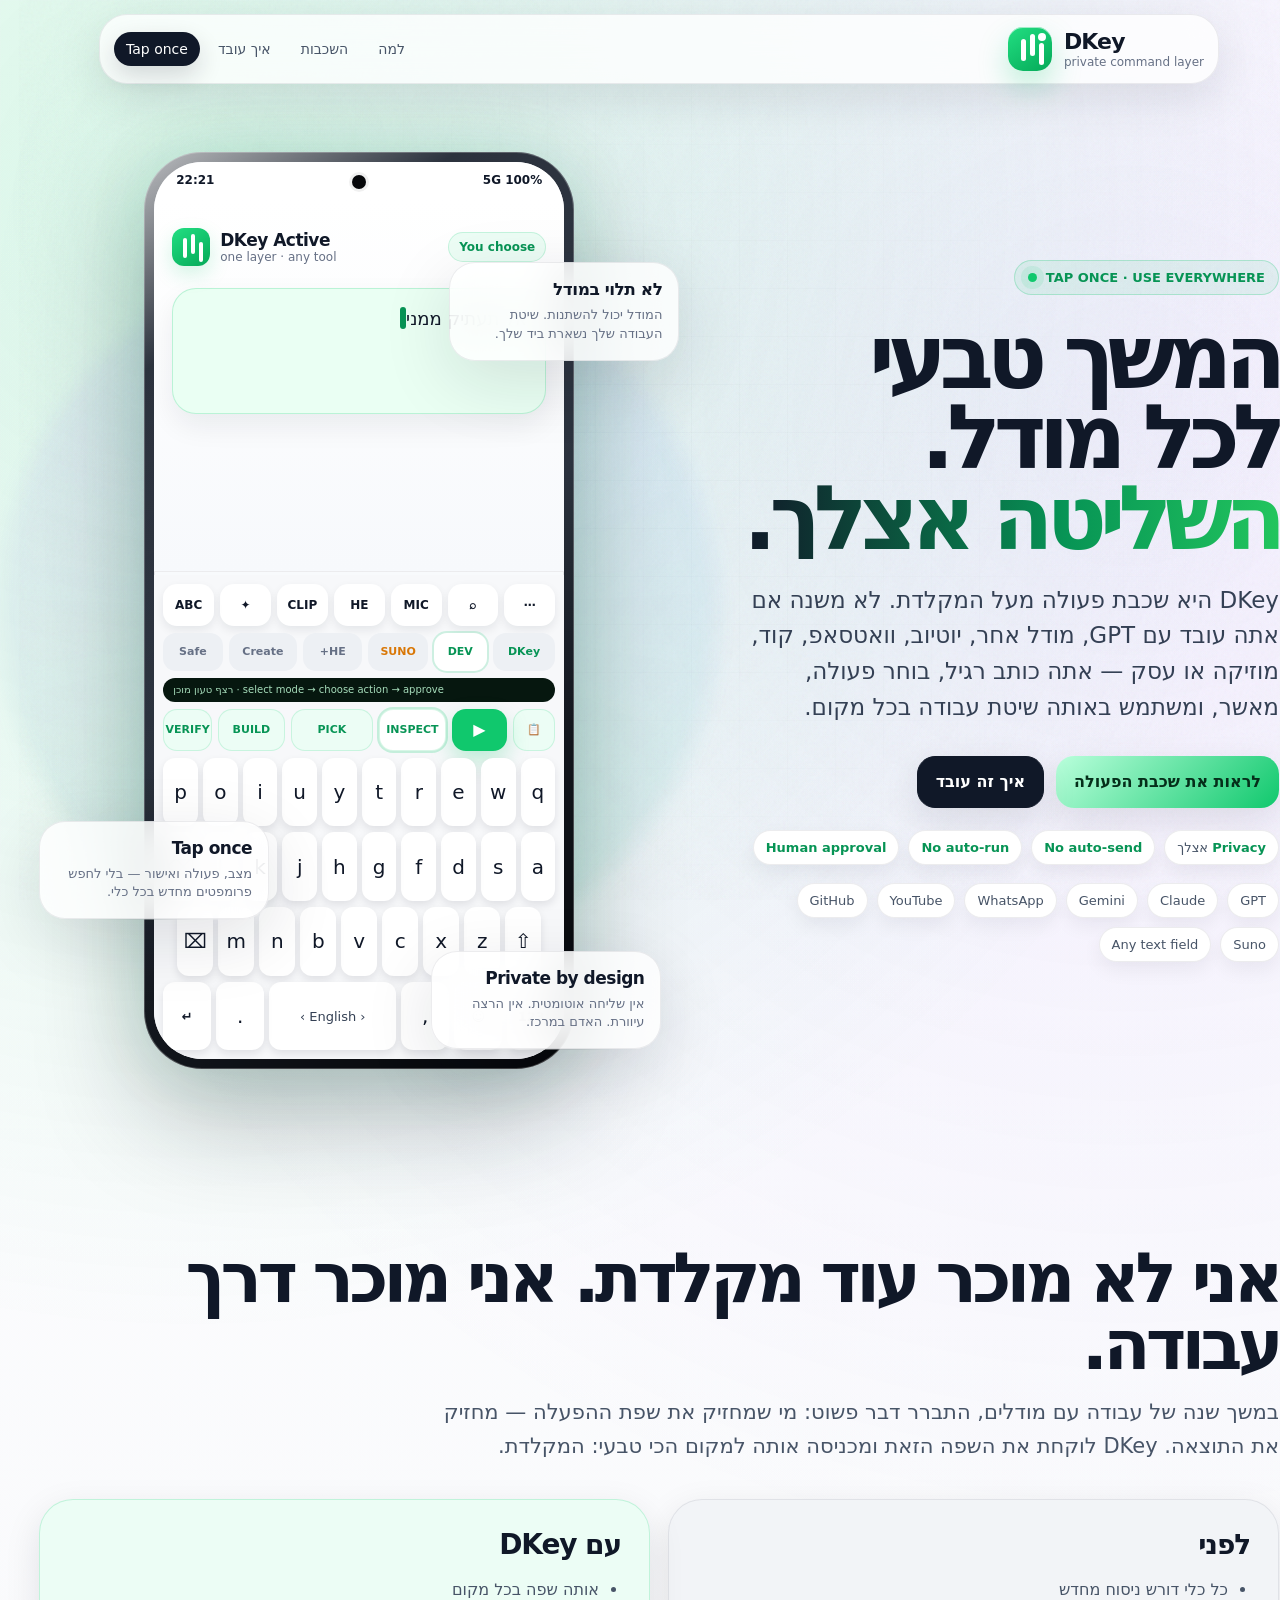
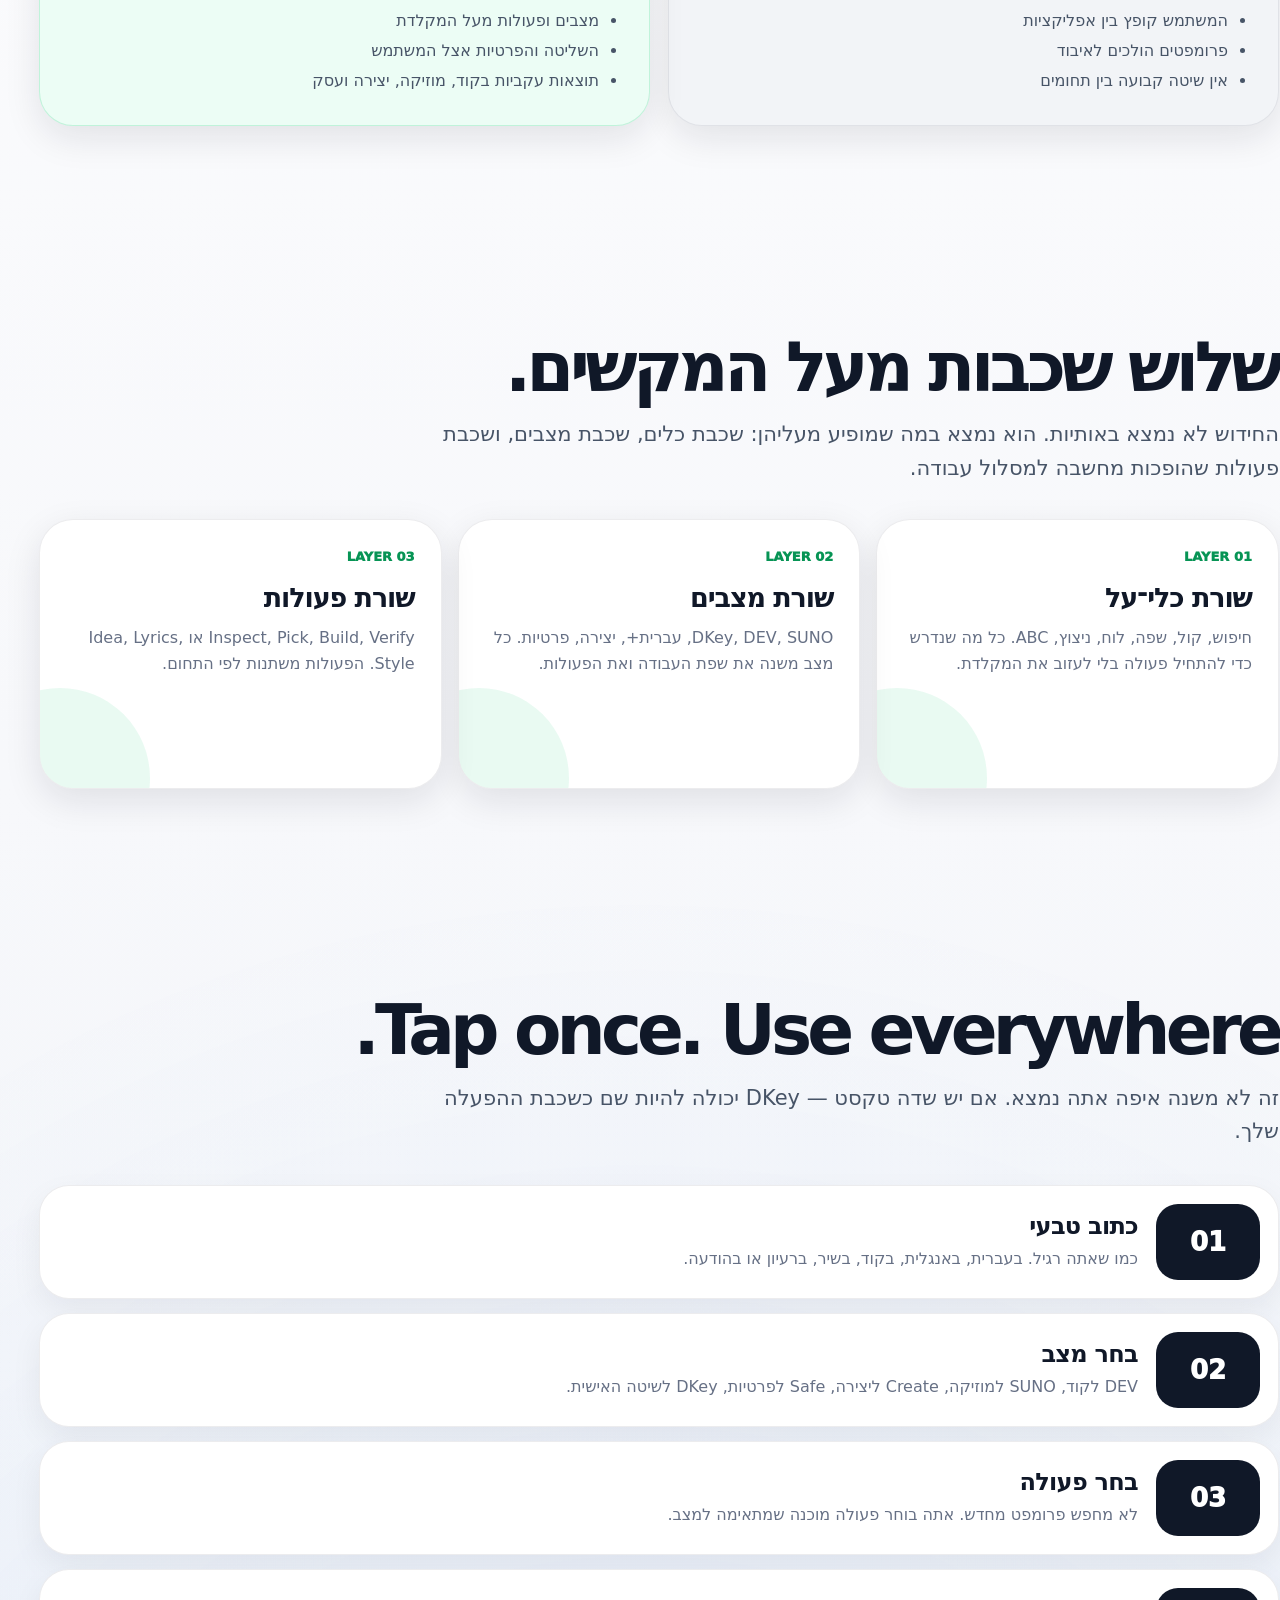
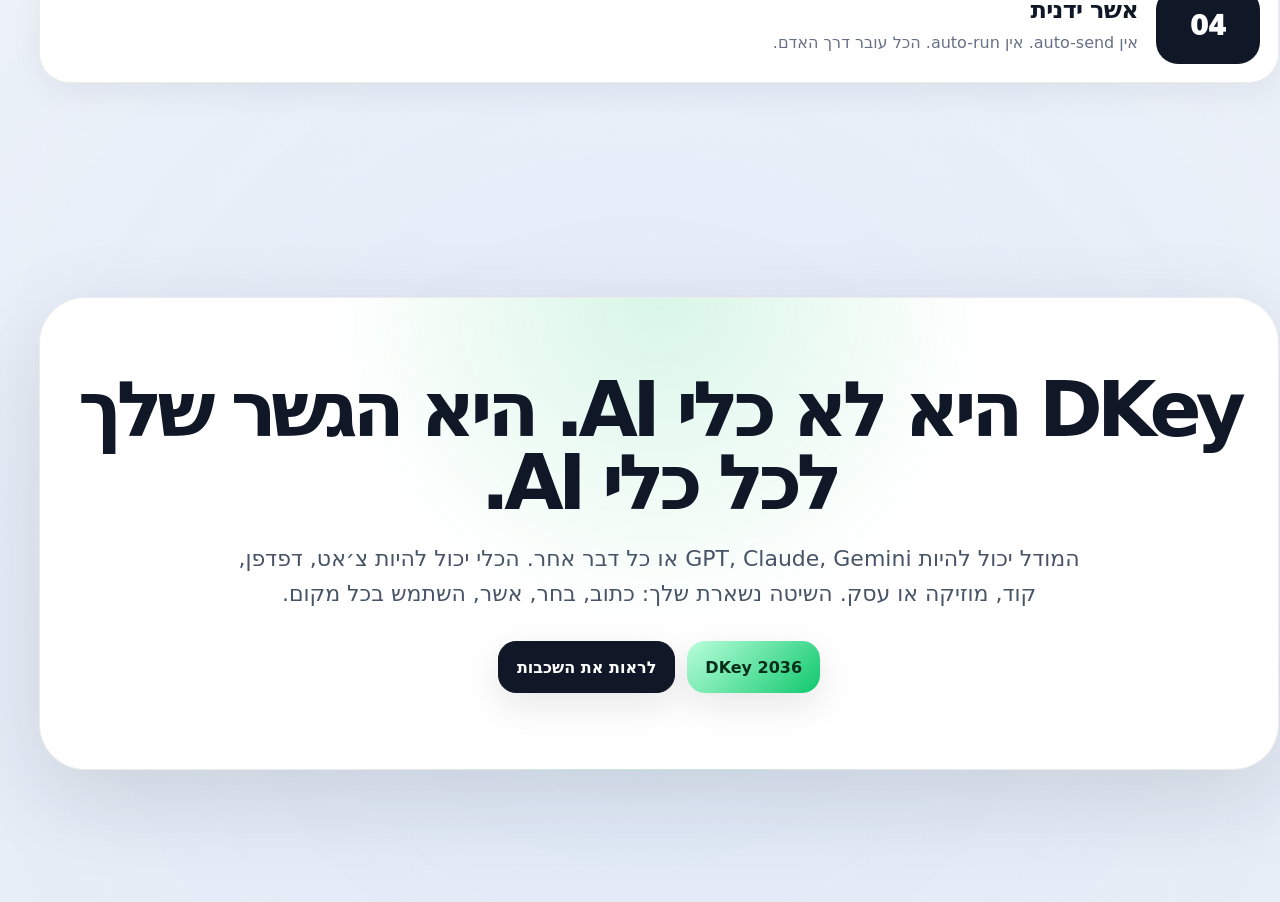
==== index.html @ fae16210 "feat(landing): bright product reality v0.2" ====
<!doctype html>
<html lang="he" dir="rtl">
<head>
<meta charset="utf-8" />
<meta name="viewport" content="width=device-width, initial-scale=1" />
<title>DKey — Tap once. Use everywhere.</title>
<meta name="description" content="DKey היא שכבת פעולה מעל המקלדת. המשך טבעי לכל מודל וכל כלי — השליטה אצלך, הפרטיות אצלך." />
<style>
:root{
  --bg:#f7f8fb;
  --paper:#ffffff;
  --ink:#101828;
  --muted:#667085;
  --soft:#eef2f6;
  --line:rgba(16,24,40,.10);
  --green:#10c86d;
  --green-dark:#079455;
  --green-soft:#e9fff3;
  --blue:#2377ff;
  --purple:#8b5cf6;
  --orange:#f59e0b;
  --shadow:0 28px 90px rgba(16,24,40,.13);
  --shadow-soft:0 12px 36px rgba(16,24,40,.10);
  --radius:32px;
  --font:system-ui,-apple-system,BlinkMacSystemFont,"Segoe UI",Arial,sans-serif;
}
*{box-sizing:border-box}
html{scroll-behavior:smooth}
body{
  margin:0;
  font-family:var(--font);
  color:var(--ink);
  background:
    radial-gradient(circle at 15% 5%, rgba(16,200,109,.16), transparent 28%),
    radial-gradient(circle at 88% 10%, rgba(139,92,246,.10), transparent 30%),
    radial-gradient(circle at 50% 92%, rgba(35,119,255,.08), transparent 34%),
    linear-gradient(180deg,#fff 0%,#f7f8fb 58%,#eef2f7 100%);
  overflow-x:hidden;
}
body:before{
  content:"";
  position:fixed;
  inset:0;
  pointer-events:none;
  background-image:
    linear-gradient(rgba(16,24,40,.035) 1px, transparent 1px),
    linear-gradient(90deg, rgba(16,24,40,.035) 1px, transparent 1px);
  background-size:48px 48px;
  mask-image:radial-gradient(circle at center,black 0%,transparent 80%);
  opacity:.55;
  z-index:-2;
}
.noise{
  position:fixed;
  inset:0;
  pointer-events:none;
  opacity:.08;
  mix-blend-mode:multiply;
  z-index:-1;
  background-image:url("data:image/svg+xml,%3Csvg viewBox='0 0 400 400' xmlns='http://www.w3.org/2000/svg'%3E%3Cfilter id='n'%3E%3CfeTurbulence type='fractalNoise' baseFrequency='.72' numOctaves='3' stitchTiles='stitch'/%3E%3C/filter%3E%3Crect width='400' height='400' filter='url(%23n)' opacity='.6'/%3E%3C/svg%3E");
}
a{color:inherit}
.shell{
  width:min(1240px,calc(100vw - 28px));
  margin:0 auto;
}
.nav{
  position:sticky;
  top:14px;
  z-index:30;
  margin:14px auto 0;
  width:min(1120px,calc(100vw - 28px));
  display:flex;
  align-items:center;
  justify-content:space-between;
  gap:14px;
  padding:12px 14px;
  border:1px solid rgba(16,24,40,.08);
  border-radius:28px;
  background:rgba(255,255,255,.78);
  backdrop-filter:blur(24px);
  box-shadow:0 14px 46px rgba(16,24,40,.10);
}
.brand{
  display:flex;
  align-items:center;
  gap:12px;
  direction:ltr;
}
.logo{
  width:44px;
  height:44px;
  border-radius:15px;
  background:linear-gradient(145deg,#22df82,#05a958);
  position:relative;
  box-shadow:0 14px 30px rgba(16,200,109,.26), inset 0 1px 0 rgba(255,255,255,.58);
}
.logo:before{
  content:"";
  position:absolute;
  left:13px;
  top:12px;
  width:5px;
  height:22px;
  border-radius:5px;
  background:#fff;
  box-shadow:9px -5px 0 #fff,18px 4px 0 #fff;
}
.logo:after{
  content:"";
  position:absolute;
  right:6px;
  top:6px;
  width:8px;
  height:8px;
  border-radius:50%;
  background:#fff;
}
.brand b{
  font-size:22px;
  letter-spacing:-.04em;
}
.brand span{
  display:block;
  font-size:12px;
  color:var(--muted);
  margin-top:1px;
}
.nav-links{
  display:flex;
  align-items:center;
  gap:6px;
}
.nav-links a{
  text-decoration:none;
  color:#475467;
  font-size:14px;
  padding:9px 12px;
  border-radius:999px;
}
.nav-links a:hover{
  background:#f2f4f7;
}
.nav-cta{
  background:#101828!important;
  color:white!important;
  box-shadow:0 10px 24px rgba(16,24,40,.16);
}
.hero{
  min-height:calc(100vh - 86px);
  display:grid;
  grid-template-columns:.92fr 1.08fr;
  align-items:center;
  gap:54px;
  padding:68px 0 72px;
}
.kicker{
  display:inline-flex;
  align-items:center;
  gap:9px;
  padding:9px 13px;
  border-radius:999px;
  border:1px solid rgba(16,200,109,.25);
  background:rgba(16,200,109,.08);
  color:var(--green-dark);
  font-weight:800;
  font-size:13px;
  direction:ltr;
}
.kicker:before{
  content:"";
  width:9px;
  height:9px;
  border-radius:50%;
  background:var(--green);
  box-shadow:0 0 0 7px rgba(16,200,109,.10);
}
.hero h1{
  margin:22px 0 0;
  font-size:clamp(54px,7vw,104px);
  line-height:.9;
  letter-spacing:-.085em;
}
.hero h1 .grad{
  display:inline-block;
  color:transparent;
  background:linear-gradient(90deg,#101828,#079455 60%,#22c55e);
  -webkit-background-clip:text;
  background-clip:text;
}
.hero p{
  margin:24px 0 0;
  max-width:650px;
  color:#344054;
  font-size:clamp(18px,1.8vw,25px);
  line-height:1.55;
}
.hero-actions{
  margin-top:30px;
  display:flex;
  flex-wrap:wrap;
  gap:12px;
}
.btn{
  display:inline-flex;
  align-items:center;
  justify-content:center;
  min-height:52px;
  padding:14px 18px;
  border-radius:18px;
  border:1px solid rgba(16,24,40,.10);
  text-decoration:none;
  font-weight:850;
  box-shadow:var(--shadow-soft);
  background:white;
}
.btn.primary{
  background:#101828;
  color:white;
  border-color:#101828;
}
.btn.green{
  background:linear-gradient(135deg,#baffdc,#10c86d);
  color:#052e1a;
  border:0;
}
.trust-row{
  margin-top:22px;
  display:flex;
  flex-wrap:wrap;
  gap:9px;
}
.trust{
  padding:9px 12px;
  border-radius:999px;
  background:white;
  border:1px solid rgba(16,24,40,.08);
  color:#475467;
  font-size:13px;
  box-shadow:0 8px 20px rgba(16,24,40,.06);
}
.trust b{color:#079455}
.visual{
  min-height:760px;
  position:relative;
  display:grid;
  place-items:center;
}
.halo{
  position:absolute;
  width:720px;
  height:720px;
  border-radius:50%;
  background:
    radial-gradient(circle at 50% 50%, rgba(16,200,109,.18), transparent 42%),
    conic-gradient(from 180deg, rgba(16,200,109,.18), rgba(139,92,246,.12), rgba(35,119,255,.10), rgba(16,200,109,.18));
  filter:blur(10px);
  opacity:.55;
  animation:slowSpin 22s linear infinite;
}
@keyframes slowSpin{to{transform:rotate(360deg)}}
.phone{
  width:min(430px,88vw);
  aspect-ratio:9/19.2;
  border-radius:58px;
  padding:10px;
  background:
    linear-gradient(145deg,rgba(255,255,255,.72),rgba(255,255,255,.06) 18%,rgba(0,0,0,.34) 72%),
    linear-gradient(145deg,#151b25,#303948 50%,#05070b);
  box-shadow:
    0 46px 110px rgba(16,24,40,.28),
    0 0 80px rgba(16,200,109,.13),
    inset 0 0 0 1px rgba(255,255,255,.24);
  position:relative;
  transform:translateZ(0);
  animation:floatPhone 7s ease-in-out infinite;
}
@keyframes floatPhone{
  0%,100%{transform:translateY(0)}
  50%{transform:translateY(-12px)}
}
.screen{
  position:relative;
  width:100%;
  height:100%;
  border-radius:48px;
  overflow:hidden;
  background:#f8fafc;
  box-shadow:inset 0 0 0 1px rgba(16,24,40,.08);
}
.camera{
  position:absolute;
  top:13px;
  left:50%;
  transform:translateX(-50%);
  z-index:10;
  width:14px;
  height:14px;
  border-radius:50%;
  background:#06070a;
  box-shadow:0 0 0 3px rgba(0,0,0,.06);
}
.status{
  height:38px;
  padding:11px 22px 0;
  display:flex;
  justify-content:space-between;
  direction:ltr;
  font-size:12px;
  color:#101828;
  font-weight:850;
  background:white;
}
.app{
  height:41.5%;
  background:linear-gradient(180deg,#fff,#f7f9fc);
  padding:28px 18px 0;
  border-bottom:1px solid rgba(16,24,40,.08);
}
.app-top{
  display:flex;
  align-items:center;
  justify-content:space-between;
  direction:ltr;
}
.app-id{
  display:flex;
  align-items:center;
  gap:10px;
}
.mini-logo{
  width:38px;
  height:38px;
  border-radius:12px;
  background:linear-gradient(145deg,#22df82,#05a958);
  position:relative;
  box-shadow:0 8px 20px rgba(16,200,109,.18);
}
.mini-logo:before{
  content:"";
  position:absolute;
  left:11px;
  top:10px;
  width:4px;
  height:20px;
  border-radius:5px;
  background:#fff;
  box-shadow:8px -4px 0 #fff,16px 4px 0 #fff;
}
.app-id b{
  display:block;
  color:#101828;
  font-size:17px;
  letter-spacing:-.03em;
}
.app-id span{
  display:block;
  color:#667085;
  font-size:12px;
}
.active{
  padding:7px 10px;
  border-radius:999px;
  background:#ecfdf5;
  color:#079455;
  border:1px solid rgba(16,200,109,.18);
  font-size:12px;
  font-weight:850;
}
.bubble{
  margin-top:22px;
  min-height:126px;
  border-radius:24px;
  background:#eafff3;
  border:1px solid rgba(16,200,109,.22);
  padding:18px;
  color:#101828;
  font-size:18px;
  line-height:1.38;
  box-shadow:0 12px 28px rgba(16,24,40,.07);
}
.cursor{
  display:inline-block;
  width:6px;
  height:22px;
  border-radius:3px;
  background:#079455;
  vertical-align:-4px;
  animation:blink .8s steps(2,start) infinite;
}
@keyframes blink{50%{opacity:0}}
.keyboard{
  position:absolute;
  left:0;
  right:0;
  bottom:0;
  height:54%;
  background:#f7f8fa;
  padding:9px;
  display:grid;
  grid-template-rows:42px 38px 24px 42px 1fr;
  gap:7px;
}
.icons,.modes,.actions{display:grid;gap:6px}
.icons{grid-template-columns:repeat(7,1fr)}
.modes{grid-template-columns:1fr .85fr .95fr .95fr 1.1fr .95fr}
.actions{grid-template-columns:.7fr .9fr 1.1fr 1.35fr 1.1fr .8fr}
.icon,.mode,.action,.key{
  min-width:0;
  overflow:hidden;
  white-space:nowrap;
  text-overflow:ellipsis;
}
.icon{
  border-radius:14px;
  background:white;
  color:#101828;
  display:grid;
  place-items:center;
  font-size:12px;
  font-weight:850;
  box-shadow:0 4px 10px rgba(16,24,40,.08);
}
.mode{
  border-radius:13px;
  background:#edf0f4;
  color:#667085;
  display:grid;
  place-items:center;
  font-size:11px;
  font-weight:900;
}
.mode.dkey{color:#079455}
.mode.on{
  background:white;
  color:#079455;
  box-shadow:0 0 0 2px rgba(16,200,109,.18);
}
.mode.sun{color:#d97706}
.intent-line{
  height:24px;
  border-radius:999px;
  background:#06170f;
  color:#bcf7d2;
  display:flex;
  align-items:center;
  justify-content:flex-start;
  padding:0 10px;
  direction:ltr;
  font-size:10px;
  overflow:hidden;
}
.intent-line span{
  opacity:.88;
  white-space:nowrap;
}
.action{
  border-radius:14px;
  background:#ecfdf5;
  color:#079455;
  display:grid;
  place-items:center;
  font-size:11px;
  font-weight:900;
  border:1px solid rgba(16,200,109,.16);
}
.action.play{
  background:#10c86d;
  color:white;
  font-size:16px;
  box-shadow:0 10px 22px rgba(16,200,109,.25);
}
.action.sel{
  background:white;
  color:#079455;
  box-shadow:0 0 0 2px rgba(16,200,109,.22);
}
.keys{
  display:grid;
  gap:6px;
}
.row{display:grid;gap:5px}
.r1,.r2{grid-template-columns:repeat(10,1fr)}
.r3{grid-template-columns:repeat(9,1fr);padding:0 14px}
.r4{grid-template-columns:48px 48px 48px 1fr 48px 48px}
.key{
  border-radius:12px;
  background:white;
  min-height:42px;
  display:grid;
  place-items:center;
  color:#101828;
  font-size:20px;
  box-shadow:0 4px 9px rgba(16,24,40,.10);
}
.key.small{font-size:13px;font-weight:850}
.key.space{font-size:13px;color:#344054}
.float{
  position:absolute;
  width:230px;
  border-radius:26px;
  padding:16px;
  background:rgba(255,255,255,.82);
  backdrop-filter:blur(22px);
  border:1px solid rgba(16,24,40,.08);
  box-shadow:0 20px 70px rgba(16,24,40,.12);
}
.float h3{
  margin:0 0 7px;
  font-size:17px;
  letter-spacing:-.03em;
}
.float p{
  margin:0;
  color:#667085;
  font-size:13px;
  line-height:1.45;
}
.f1{top:110px;right:0}
.f2{bottom:150px;left:0}
.f3{bottom:20px;right:18px}
.tool-strip{
  margin-top:18px;
  display:flex;
  flex-wrap:wrap;
  gap:9px;
}
.tool{
  padding:9px 12px;
  border-radius:999px;
  background:white;
  border:1px solid rgba(16,24,40,.08);
  color:#475467;
  font-size:13px;
  box-shadow:0 8px 20px rgba(16,24,40,.06);
}
.section{
  padding:104px 0;
}
.section h2{
  margin:0;
  font-size:clamp(40px,5.4vw,78px);
  line-height:.96;
  letter-spacing:-.07em;
}
.lead{
  margin:18px 0 0;
  max-width:840px;
  color:#475467;
  font-size:21px;
  line-height:1.6;
}
.cards{
  margin-top:34px;
  display:grid;
  grid-template-columns:repeat(3,1fr);
  gap:16px;
}
.card{
  min-height:270px;
  padding:26px;
  border-radius:34px;
  background:white;
  border:1px solid rgba(16,24,40,.08);
  box-shadow:var(--shadow-soft);
  position:relative;
  overflow:hidden;
}
.card:after{
  content:"";
  position:absolute;
  width:180px;
  height:180px;
  border-radius:50%;
  left:-70px;
  bottom:-80px;
  background:rgba(16,200,109,.09);
}
.card b{
  display:inline-flex;
  margin-bottom:18px;
  color:#079455;
  font-size:13px;
  font-weight:950;
  direction:ltr;
}
.card h3{
  margin:0 0 12px;
  font-size:27px;
  letter-spacing:-.04em;
}
.card p{
  margin:0;
  color:#667085;
  line-height:1.6;
}
.flow{
  display:grid;
  gap:14px;
  margin-top:36px;
}
.flow-step{
  display:grid;
  grid-template-columns:104px 1fr;
  gap:18px;
  align-items:center;
  padding:18px;
  border-radius:30px;
  background:white;
  border:1px solid rgba(16,24,40,.08);
  box-shadow:0 12px 32px rgba(16,24,40,.06);
}
.num{
  height:76px;
  border-radius:22px;
  background:#101828;
  color:white;
  display:grid;
  place-items:center;
  font-weight:950;
  font-size:26px;
  direction:ltr;
}
.flow-step h3{
  margin:0 0 7px;
  font-size:24px;
  letter-spacing:-.03em;
}
.flow-step p{
  margin:0;
  color:#667085;
  line-height:1.55;
}
.compare{
  display:grid;
  grid-template-columns:1fr 1fr;
  gap:18px;
  margin-top:36px;
}
.compare-box{
  padding:28px;
  border-radius:34px;
  border:1px solid rgba(16,24,40,.08);
  box-shadow:var(--shadow-soft);
}
.compare-box.old{
  background:#f2f4f7;
}
.compare-box.new{
  background:#ecfdf5;
  border-color:rgba(16,200,109,.20);
}
.compare-box h3{
  margin:0 0 14px;
  font-size:28px;
  letter-spacing:-.04em;
}
.compare-box ul{
  margin:0;
  padding:0 22px 0 0;
  color:#475467;
  line-height:1.9;
}
.final{
  padding:110px 0 132px;
  text-align:center;
}
.final-box{
  border-radius:46px;
  padding:76px 34px;
  background:
    radial-gradient(circle at 50% 0%, rgba(16,200,109,.16), transparent 42%),
    white;
  border:1px solid rgba(16,24,40,.08);
  box-shadow:var(--shadow);
}
.final h2{
  margin:0;
  font-size:clamp(44px,6vw,88px);
  line-height:.95;
  letter-spacing:-.075em;
}
.final p{
  margin:22px auto 0;
  max-width:850px;
  color:#475467;
  font-size:22px;
  line-height:1.58;
}
.reveal{
  opacity:0;
  transform:translateY(26px);
  transition:opacity .8s ease, transform .8s ease;
}
.reveal.on{
  opacity:1;
  transform:translateY(0);
}
@media(max-width:1020px){
  .hero{grid-template-columns:1fr;gap:22px;padding-top:52px}
  .visual{min-height:700px}
  .float{display:none}
  .cards{grid-template-columns:1fr}
  .compare{grid-template-columns:1fr}
}
@media(max-width:640px){
  .nav-links a:not(.nav-cta){display:none}
  .shell{width:min(100vw - 18px,1240px)}
  .hero h1{font-size:54px}
  .hero p{font-size:17px}
  .visual{min-height:610px}
  .phone{width:min(365px,94vw);animation:none}
  .halo{width:500px;height:500px}
  .section{padding:72px 0}
  .flow-step{grid-template-columns:1fr}
  .nav{top:8px}
}
@media(prefers-reduced-motion:reduce){
  .phone,.halo,.cursor{animation:none}
  html{scroll-behavior:auto}
}
</style>
</head>
<body>
<div class="noise"></div>

<header class="nav">
  <div class="brand">
    <div class="logo"></div>
    <div>
      <b>DKey</b>
      <span>private command layer</span>
    </div>
  </div>
  <nav class="nav-links">
    <a href="#why">למה</a>
    <a href="#layers">השכבות</a>
    <a href="#flow">איך עובד</a>
    <a class="nav-cta" href="#final">Tap once</a>
  </nav>
</header>

<main class="shell">
  <section class="hero">
    <div class="reveal">
      <div class="kicker">TAP ONCE · USE EVERYWHERE</div>
      <h1>המשך טבעי לכל מודל. <span class="grad">השליטה אצלך.</span></h1>
      <p>
        DKey היא שכבת פעולה מעל המקלדת.  
        לא משנה אם אתה עובד עם GPT, מודל אחר, יוטיוב, וואטסאפ, קוד, מוזיקה או עסק —
        אתה כותב רגיל, בוחר פעולה, מאשר, ומשתמש באותה שיטת עבודה בכל מקום.
      </p>

      <div class="hero-actions">
        <a class="btn green" href="#layers">לראות את שכבת הפעולה</a>
        <a class="btn primary" href="#flow">איך זה עובד</a>
      </div>

      <div class="trust-row">
        <div class="trust"><b>Privacy</b> אצלך</div>
        <div class="trust"><b>No auto-send</b></div>
        <div class="trust"><b>No auto-run</b></div>
        <div class="trust"><b>Human approval</b></div>
      </div>

      <div class="tool-strip">
        <div class="tool">GPT</div>
        <div class="tool">Claude</div>
        <div class="tool">Gemini</div>
        <div class="tool">WhatsApp</div>
        <div class="tool">YouTube</div>
        <div class="tool">GitHub</div>
        <div class="tool">Suno</div>
        <div class="tool">Any text field</div>
      </div>
    </div>

    <div class="visual reveal">
      <div class="halo"></div>

      <div class="phone" aria-label="DKey product mockup">
        <div class="screen">
          <div class="camera"></div>
          <div class="status"><span>22:21</span><span>5G 100%</span></div>

          <div class="app">
            <div class="app-top">
              <div class="app-id">
                <div class="mini-logo"></div>
                <div>
                  <b>DKey Active</b>
                  <span>one layer · any tool</span>
                </div>
              </div>
              <div class="active">You choose</div>
            </div>

            <div class="bubble">
              <span id="typed"></span><span class="cursor"></span>
            </div>
          </div>

          <div class="keyboard">
            <div class="icons">
              <div class="icon">⋯</div>
              <div class="icon">⌕</div>
              <div class="icon">MIC</div>
              <div class="icon">HE</div>
              <div class="icon">CLIP</div>
              <div class="icon">✦</div>
              <div class="icon">ABC</div>
            </div>

            <div class="modes">
              <div class="mode dkey">DKey</div>
              <div class="mode on">DEV</div>
              <div class="mode sun">SUNO</div>
              <div class="mode">HE+</div>
              <div class="mode">Create</div>
              <div class="mode">Safe</div>
            </div>

            <div class="intent-line"><span>רצף טעון מוכן · select mode → choose action → approve</span></div>

            <div class="actions">
              <div class="action">📋</div>
              <div class="action play">▶</div>
              <div class="action sel">INSPECT</div>
              <div class="action">PICK</div>
              <div class="action">BUILD</div>
              <div class="action">VERIFY</div>
            </div>

            <div class="keys">
              <div class="row r1"><div class="key">q</div><div class="key">w</div><div class="key">e</div><div class="key">r</div><div class="key">t</div><div class="key">y</div><div class="key">u</div><div class="key">i</div><div class="key">o</div><div class="key">p</div></div>
              <div class="row r2"><div class="key">a</div><div class="key">s</div><div class="key">d</div><div class="key">f</div><div class="key">g</div><div class="key">h</div><div class="key">j</div><div class="key">k</div><div class="key">l</div><div class="key">⌫</div></div>
              <div class="row r3"><div class="key">⇧</div><div class="key">z</div><div class="key">x</div><div class="key">c</div><div class="key">v</div><div class="key">b</div><div class="key">n</div><div class="key">m</div><div class="key">⌧</div></div>
              <div class="row r4"><div class="key small">123</div><div class="key small">☺</div><div class="key">,</div><div class="key space">‹ English ›</div><div class="key">.</div><div class="key small">↵</div></div>
            </div>
          </div>
        </div>
      </div>

      <div class="float f1"><h3>לא תלוי במודל</h3><p>המודל יכול להשתנות. שיטת העבודה שלך נשארת ביד שלך.</p></div>
      <div class="float f2"><h3>Tap once</h3><p>מצב, פעולה ואישור — בלי לחפש פרומפטים מחדש בכל כלי.</p></div>
      <div class="float f3"><h3>Private by design</h3><p>אין שליחה אוטומטית. אין הרצה עיוורת. האדם במרכז.</p></div>
    </div>
  </section>

  <section class="section reveal" id="why">
    <h2>אני לא מוכר עוד מקלדת. אני מוכר דרך עבודה.</h2>
    <p class="lead">
      במשך שנה של עבודה עם מודלים, התברר דבר פשוט:
      מי שמחזיק את שפת ההפעלה — מחזיק את התוצאה.
      DKey לוקחת את השפה הזאת ומכניסה אותה למקום הכי טבעי: המקלדת.
    </p>

    <div class="compare">
      <div class="compare-box old">
        <h3>לפני</h3>
        <ul>
          <li>כל כלי דורש ניסוח מחדש</li>
          <li>המשתמש קופץ בין אפליקציות</li>
          <li>פרומפטים הולכים לאיבוד</li>
          <li>אין שיטה קבועה בין תחומים</li>
        </ul>
      </div>
      <div class="compare-box new">
        <h3>עם DKey</h3>
        <ul>
          <li>אותה שפה בכל מקום</li>
          <li>מצבים ופעולות מעל המקלדת</li>
          <li>השליטה והפרטיות אצל המשתמש</li>
          <li>תוצאות עקביות בקוד, מוזיקה, יצירה ועסק</li>
        </ul>
      </div>
    </div>
  </section>

  <section class="section reveal" id="layers">
    <h2>שלוש שכבות מעל המקשים.</h2>
    <p class="lead">
      החידוש לא נמצא באותיות. הוא נמצא במה שמופיע מעליהן:
      שכבת כלים, שכבת מצבים, ושכבת פעולות שהופכות מחשבה למסלול עבודה.
    </p>

    <div class="cards">
      <div class="card">
        <b>LAYER 01</b>
        <h3>שורת כלי־על</h3>
        <p>חיפוש, קול, שפה, לוח, ניצוץ, ABC. כל מה שנדרש כדי להתחיל פעולה בלי לעזוב את המקלדת.</p>
      </div>
      <div class="card">
        <b>LAYER 02</b>
        <h3>שורת מצבים</h3>
        <p>DKey, DEV, SUNO, עברית+, יצירה, פרטיות. כל מצב משנה את שפת העבודה ואת הפעולות.</p>
      </div>
      <div class="card">
        <b>LAYER 03</b>
        <h3>שורת פעולות</h3>
        <p>Inspect, Pick, Build, Verify או Idea, Lyrics, Style. הפעולות משתנות לפי התחום.</p>
      </div>
    </div>
  </section>

  <section class="section reveal" id="flow">
    <h2>Tap once. Use everywhere.</h2>
    <p class="lead">
      זה לא משנה איפה אתה נמצא. אם יש שדה טקסט — DKey יכולה להיות שם כשכבת ההפעלה שלך.
    </p>

    <div class="flow">
      <div class="flow-step">
        <div class="num">01</div>
        <div><h3>כתוב טבעי</h3><p>כמו שאתה רגיל. בעברית, באנגלית, בקוד, בשיר, ברעיון או בהודעה.</p></div>
      </div>
      <div class="flow-step">
        <div class="num">02</div>
        <div><h3>בחר מצב</h3><p>DEV לקוד, SUNO למוזיקה, Create ליצירה, Safe לפרטיות, DKey לשיטה האישית.</p></div>
      </div>
      <div class="flow-step">
        <div class="num">03</div>
        <div><h3>בחר פעולה</h3><p>לא מחפש פרומפט מחדש. אתה בוחר פעולה מוכנה שמתאימה למצב.</p></div>
      </div>
      <div class="flow-step">
        <div class="num">04</div>
        <div><h3>אשר ידנית</h3><p>אין auto-send. אין auto-run. הכל עובר דרך האדם.</p></div>
      </div>
    </div>
  </section>

  <section class="final reveal" id="final">
    <div class="final-box">
      <h2>DKey היא לא כלי AI. היא הגשר שלך לכל כלי AI.</h2>
      <p>
        המודל יכול להיות GPT, Claude, Gemini או כל דבר אחר.
        הכלי יכול להיות צ׳אט, דפדפן, קוד, מוזיקה או עסק.
        השיטה נשארת שלך: כתוב, בחר, אשר, השתמש בכל מקום.
      </p>
      <div class="hero-actions" style="justify-content:center">
        <a class="btn green" href="#top">DKey 2036</a>
        <a class="btn primary" href="#layers">לראות את השכבות</a>
      </div>
    </div>
  </section>
</main>

<script>
const typed = document.getElementById("typed");
const phrases = [
  "אל תעתיק ממני. תבין אותי ותעשה מותאם אליי.",
  "Inspect → Pick → Build → Verify.",
  "רעיון לשיר. סגנון. מילים. בלי לשלוח לפני אישור.",
  "השליטה אצלי. הפרטיות אצלי."
];
let pi=0, ci=0, del=false, last=0;

function typeLoop(t){
  const s=phrases[pi];
  if(t-last>(del?22:46)){
    if(!del){
      ci++;
      if(ci>=s.length){del=true;last=t+1150;}
    }else{
      ci--;
      if(ci<=0){del=false;pi=(pi+1)%phrases.length;last=t+240;}
    }
    typed.textContent=s.slice(0,ci);
    last=t;
  }
  requestAnimationFrame(typeLoop);
}
requestAnimationFrame(typeLoop);

const io = new IntersectionObserver((entries)=>{
  entries.forEach(e=>{
    if(e.isIntersecting)e.target.classList.add("on");
  });
},{threshold:.14});
document.querySelectorAll(".reveal").forEach(el=>io.observe(el));
</script>
</body>
</html>
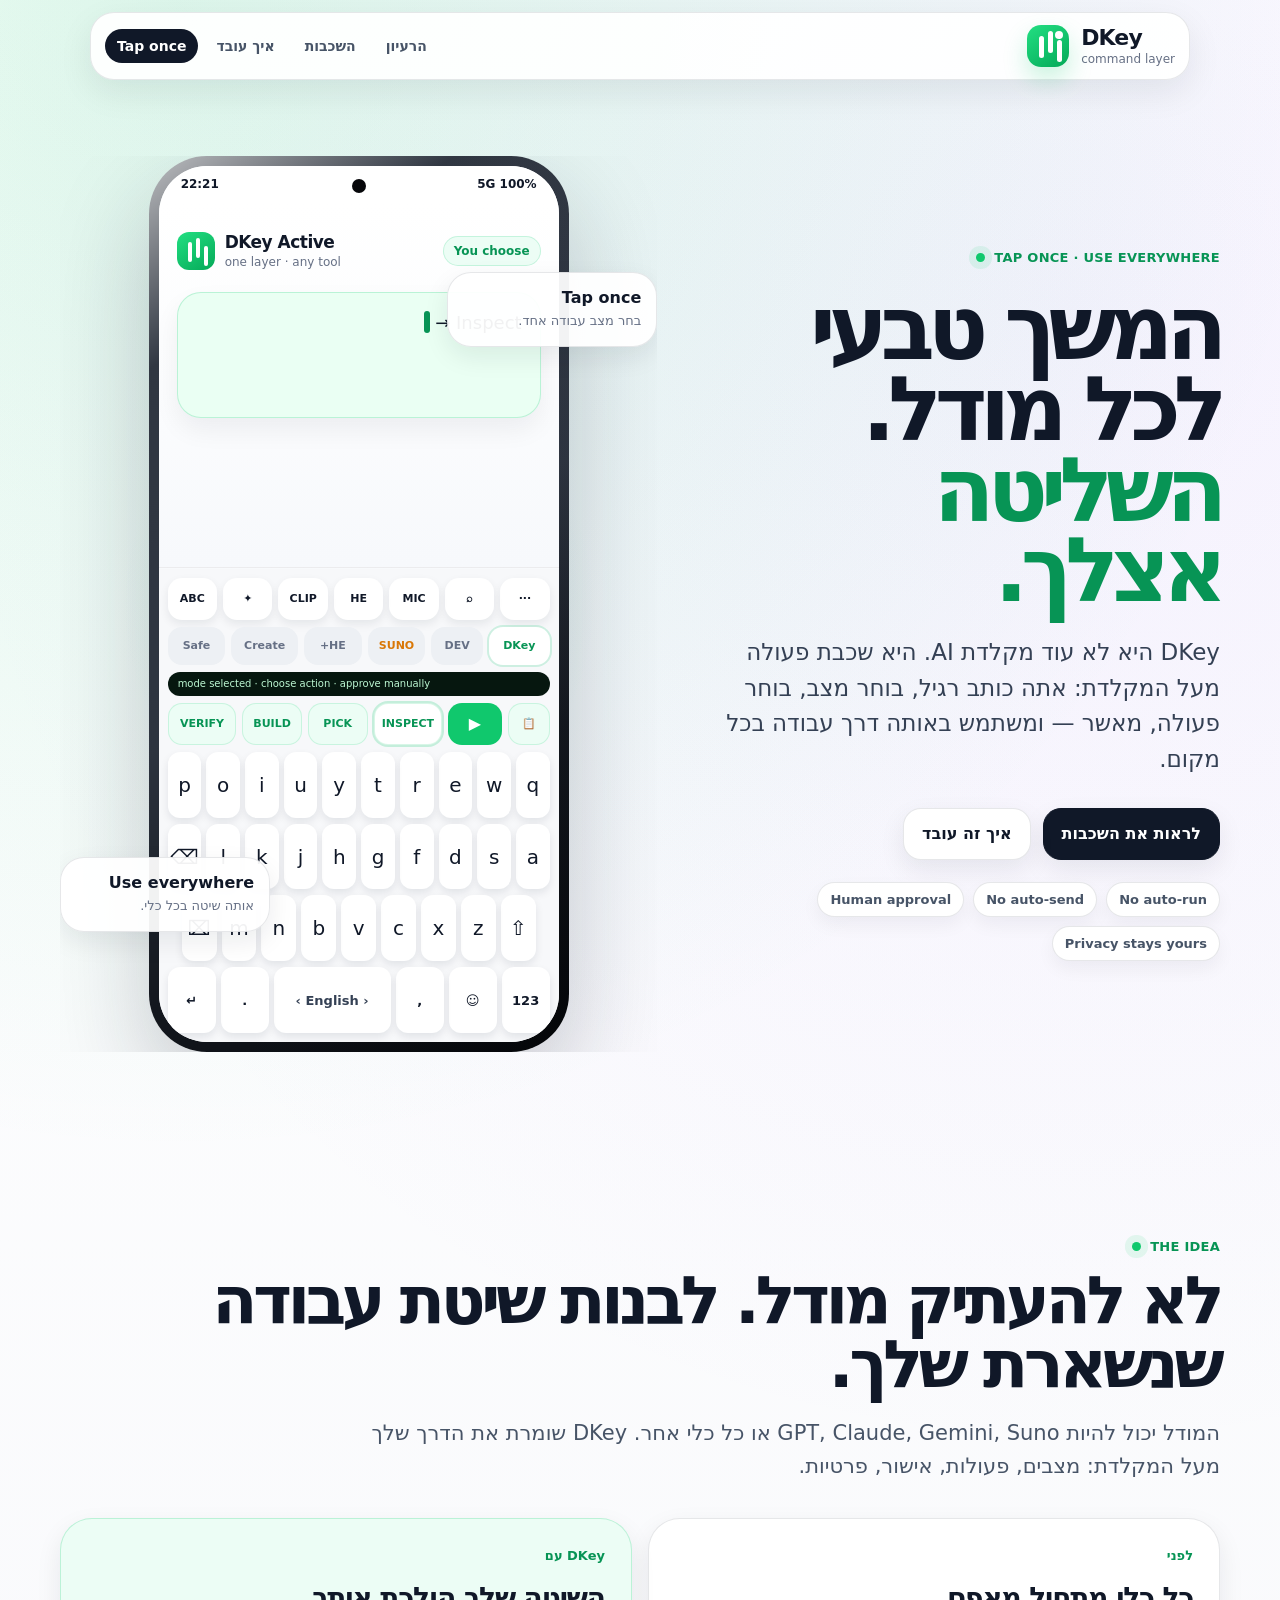
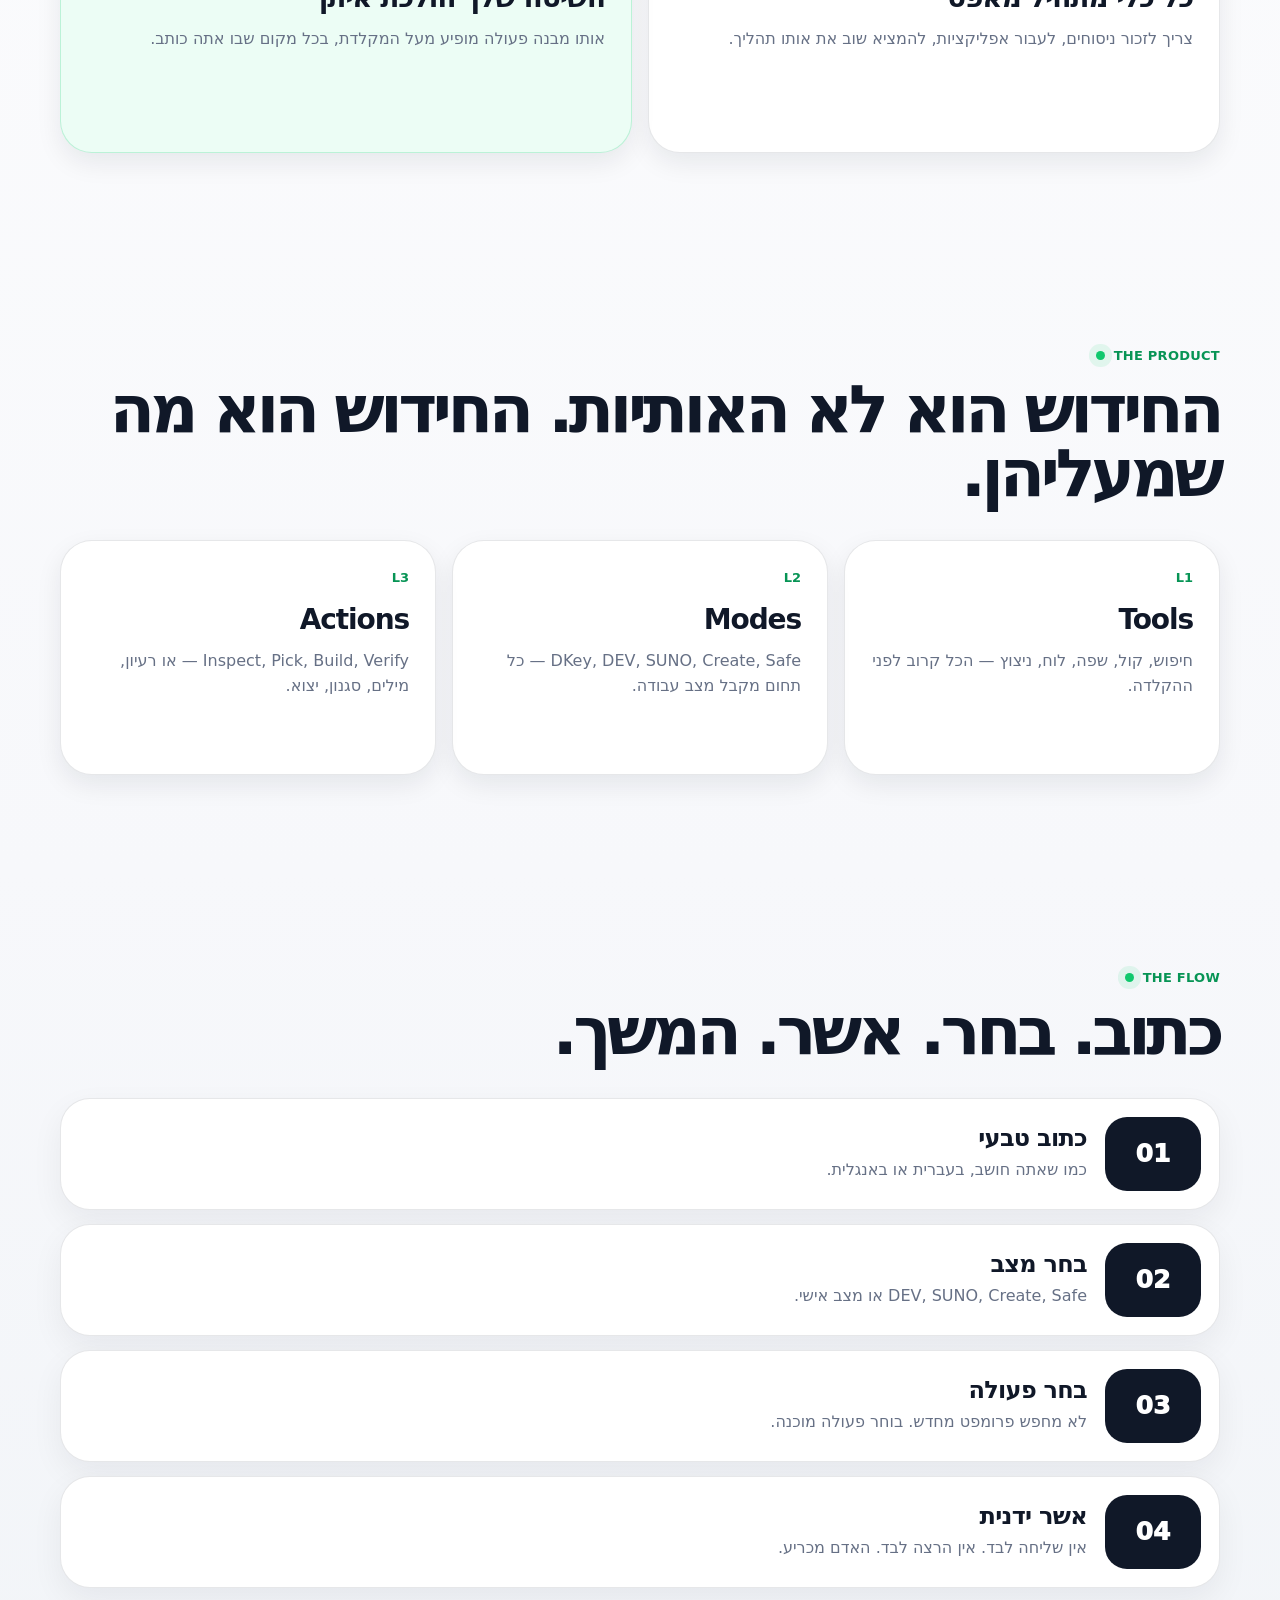
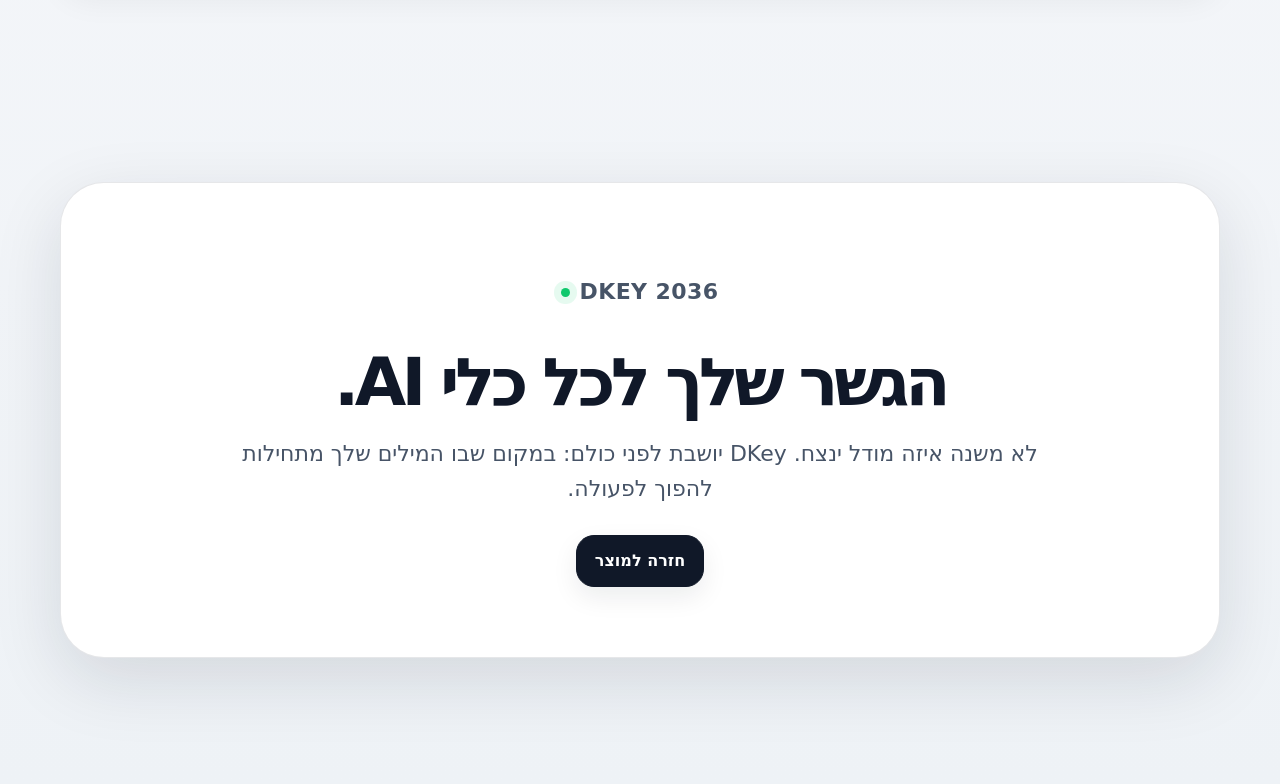
==== commit e8f72752: "refactor(landing): stable bright product page v0.3" ====
--- a/index.html
+++ b/index.html
@@ -1,983 +1,206 @@
 <!doctype html>
 <html lang="he" dir="rtl">
 <head>
-<meta charset="utf-8" />
-<meta name="viewport" content="width=device-width, initial-scale=1" />
-<title>DKey — Tap once. Use everywhere.</title>
-<meta name="description" content="DKey היא שכבת פעולה מעל המקלדת. המשך טבעי לכל מודל וכל כלי — השליטה אצלך, הפרטיות אצלך." />
-<style>
-:root{
-  --bg:#f7f8fb;
-  --paper:#ffffff;
-  --ink:#101828;
-  --muted:#667085;
-  --soft:#eef2f6;
-  --line:rgba(16,24,40,.10);
-  --green:#10c86d;
-  --green-dark:#079455;
-  --green-soft:#e9fff3;
-  --blue:#2377ff;
-  --purple:#8b5cf6;
-  --orange:#f59e0b;
-  --shadow:0 28px 90px rgba(16,24,40,.13);
-  --shadow-soft:0 12px 36px rgba(16,24,40,.10);
-  --radius:32px;
-  --font:system-ui,-apple-system,BlinkMacSystemFont,"Segoe UI",Arial,sans-serif;
-}
-*{box-sizing:border-box}
-html{scroll-behavior:smooth}
-body{
-  margin:0;
-  font-family:var(--font);
-  color:var(--ink);
-  background:
-    radial-gradient(circle at 15% 5%, rgba(16,200,109,.16), transparent 28%),
-    radial-gradient(circle at 88% 10%, rgba(139,92,246,.10), transparent 30%),
-    radial-gradient(circle at 50% 92%, rgba(35,119,255,.08), transparent 34%),
-    linear-gradient(180deg,#fff 0%,#f7f8fb 58%,#eef2f7 100%);
-  overflow-x:hidden;
-}
-body:before{
-  content:"";
-  position:fixed;
-  inset:0;
-  pointer-events:none;
-  background-image:
-    linear-gradient(rgba(16,24,40,.035) 1px, transparent 1px),
-    linear-gradient(90deg, rgba(16,24,40,.035) 1px, transparent 1px);
-  background-size:48px 48px;
-  mask-image:radial-gradient(circle at center,black 0%,transparent 80%);
-  opacity:.55;
-  z-index:-2;
-}
-.noise{
-  position:fixed;
-  inset:0;
-  pointer-events:none;
-  opacity:.08;
-  mix-blend-mode:multiply;
-  z-index:-1;
-  background-image:url("data:image/svg+xml,%3Csvg viewBox='0 0 400 400' xmlns='http://www.w3.org/2000/svg'%3E%3Cfilter id='n'%3E%3CfeTurbulence type='fractalNoise' baseFrequency='.72' numOctaves='3' stitchTiles='stitch'/%3E%3C/filter%3E%3Crect width='400' height='400' filter='url(%23n)' opacity='.6'/%3E%3C/svg%3E");
-}
-a{color:inherit}
-.shell{
-  width:min(1240px,calc(100vw - 28px));
-  margin:0 auto;
-}
-.nav{
-  position:sticky;
-  top:14px;
-  z-index:30;
-  margin:14px auto 0;
-  width:min(1120px,calc(100vw - 28px));
-  display:flex;
-  align-items:center;
-  justify-content:space-between;
-  gap:14px;
-  padding:12px 14px;
-  border:1px solid rgba(16,24,40,.08);
-  border-radius:28px;
-  background:rgba(255,255,255,.78);
-  backdrop-filter:blur(24px);
-  box-shadow:0 14px 46px rgba(16,24,40,.10);
-}
-.brand{
-  display:flex;
-  align-items:center;
-  gap:12px;
-  direction:ltr;
-}
-.logo{
-  width:44px;
-  height:44px;
-  border-radius:15px;
-  background:linear-gradient(145deg,#22df82,#05a958);
-  position:relative;
-  box-shadow:0 14px 30px rgba(16,200,109,.26), inset 0 1px 0 rgba(255,255,255,.58);
-}
-.logo:before{
-  content:"";
-  position:absolute;
-  left:13px;
-  top:12px;
-  width:5px;
-  height:22px;
-  border-radius:5px;
-  background:#fff;
-  box-shadow:9px -5px 0 #fff,18px 4px 0 #fff;
-}
-.logo:after{
-  content:"";
-  position:absolute;
-  right:6px;
-  top:6px;
-  width:8px;
-  height:8px;
-  border-radius:50%;
-  background:#fff;
-}
-.brand b{
-  font-size:22px;
-  letter-spacing:-.04em;
-}
-.brand span{
-  display:block;
-  font-size:12px;
-  color:var(--muted);
-  margin-top:1px;
-}
-.nav-links{
-  display:flex;
-  align-items:center;
-  gap:6px;
-}
-.nav-links a{
-  text-decoration:none;
-  color:#475467;
-  font-size:14px;
-  padding:9px 12px;
-  border-radius:999px;
-}
-.nav-links a:hover{
-  background:#f2f4f7;
-}
-.nav-cta{
-  background:#101828!important;
-  color:white!important;
-  box-shadow:0 10px 24px rgba(16,24,40,.16);
-}
-.hero{
-  min-height:calc(100vh - 86px);
-  display:grid;
-  grid-template-columns:.92fr 1.08fr;
-  align-items:center;
-  gap:54px;
-  padding:68px 0 72px;
-}
-.kicker{
-  display:inline-flex;
-  align-items:center;
-  gap:9px;
-  padding:9px 13px;
-  border-radius:999px;
-  border:1px solid rgba(16,200,109,.25);
-  background:rgba(16,200,109,.08);
-  color:var(--green-dark);
-  font-weight:800;
-  font-size:13px;
-  direction:ltr;
-}
-.kicker:before{
-  content:"";
-  width:9px;
-  height:9px;
-  border-radius:50%;
-  background:var(--green);
-  box-shadow:0 0 0 7px rgba(16,200,109,.10);
-}
-.hero h1{
-  margin:22px 0 0;
-  font-size:clamp(54px,7vw,104px);
-  line-height:.9;
-  letter-spacing:-.085em;
-}
-.hero h1 .grad{
-  display:inline-block;
-  color:transparent;
-  background:linear-gradient(90deg,#101828,#079455 60%,#22c55e);
-  -webkit-background-clip:text;
-  background-clip:text;
-}
-.hero p{
-  margin:24px 0 0;
-  max-width:650px;
-  color:#344054;
-  font-size:clamp(18px,1.8vw,25px);
-  line-height:1.55;
-}
-.hero-actions{
-  margin-top:30px;
-  display:flex;
-  flex-wrap:wrap;
-  gap:12px;
-}
-.btn{
-  display:inline-flex;
-  align-items:center;
-  justify-content:center;
-  min-height:52px;
-  padding:14px 18px;
-  border-radius:18px;
-  border:1px solid rgba(16,24,40,.10);
-  text-decoration:none;
-  font-weight:850;
-  box-shadow:var(--shadow-soft);
-  background:white;
-}
-.btn.primary{
-  background:#101828;
-  color:white;
-  border-color:#101828;
-}
-.btn.green{
-  background:linear-gradient(135deg,#baffdc,#10c86d);
-  color:#052e1a;
-  border:0;
-}
-.trust-row{
-  margin-top:22px;
-  display:flex;
-  flex-wrap:wrap;
-  gap:9px;
-}
-.trust{
-  padding:9px 12px;
-  border-radius:999px;
-  background:white;
-  border:1px solid rgba(16,24,40,.08);
-  color:#475467;
-  font-size:13px;
-  box-shadow:0 8px 20px rgba(16,24,40,.06);
-}
-.trust b{color:#079455}
-.visual{
-  min-height:760px;
-  position:relative;
-  display:grid;
-  place-items:center;
-}
-.halo{
-  position:absolute;
-  width:720px;
-  height:720px;
-  border-radius:50%;
-  background:
-    radial-gradient(circle at 50% 50%, rgba(16,200,109,.18), transparent 42%),
-    conic-gradient(from 180deg, rgba(16,200,109,.18), rgba(139,92,246,.12), rgba(35,119,255,.10), rgba(16,200,109,.18));
-  filter:blur(10px);
-  opacity:.55;
-  animation:slowSpin 22s linear infinite;
-}
-@keyframes slowSpin{to{transform:rotate(360deg)}}
-.phone{
-  width:min(430px,88vw);
-  aspect-ratio:9/19.2;
-  border-radius:58px;
-  padding:10px;
-  background:
-    linear-gradient(145deg,rgba(255,255,255,.72),rgba(255,255,255,.06) 18%,rgba(0,0,0,.34) 72%),
-    linear-gradient(145deg,#151b25,#303948 50%,#05070b);
-  box-shadow:
-    0 46px 110px rgba(16,24,40,.28),
-    0 0 80px rgba(16,200,109,.13),
-    inset 0 0 0 1px rgba(255,255,255,.24);
-  position:relative;
-  transform:translateZ(0);
-  animation:floatPhone 7s ease-in-out infinite;
-}
-@keyframes floatPhone{
-  0%,100%{transform:translateY(0)}
-  50%{transform:translateY(-12px)}
-}
-.screen{
-  position:relative;
-  width:100%;
-  height:100%;
-  border-radius:48px;
-  overflow:hidden;
-  background:#f8fafc;
-  box-shadow:inset 0 0 0 1px rgba(16,24,40,.08);
-}
-.camera{
-  position:absolute;
-  top:13px;
-  left:50%;
-  transform:translateX(-50%);
-  z-index:10;
-  width:14px;
-  height:14px;
-  border-radius:50%;
-  background:#06070a;
-  box-shadow:0 0 0 3px rgba(0,0,0,.06);
-}
-.status{
-  height:38px;
-  padding:11px 22px 0;
-  display:flex;
-  justify-content:space-between;
-  direction:ltr;
-  font-size:12px;
-  color:#101828;
-  font-weight:850;
-  background:white;
-}
-.app{
-  height:41.5%;
-  background:linear-gradient(180deg,#fff,#f7f9fc);
-  padding:28px 18px 0;
-  border-bottom:1px solid rgba(16,24,40,.08);
-}
-.app-top{
-  display:flex;
-  align-items:center;
-  justify-content:space-between;
-  direction:ltr;
-}
-.app-id{
-  display:flex;
-  align-items:center;
-  gap:10px;
-}
-.mini-logo{
-  width:38px;
-  height:38px;
-  border-radius:12px;
-  background:linear-gradient(145deg,#22df82,#05a958);
-  position:relative;
-  box-shadow:0 8px 20px rgba(16,200,109,.18);
-}
-.mini-logo:before{
-  content:"";
-  position:absolute;
-  left:11px;
-  top:10px;
-  width:4px;
-  height:20px;
-  border-radius:5px;
-  background:#fff;
-  box-shadow:8px -4px 0 #fff,16px 4px 0 #fff;
-}
-.app-id b{
-  display:block;
-  color:#101828;
-  font-size:17px;
-  letter-spacing:-.03em;
-}
-.app-id span{
-  display:block;
-  color:#667085;
-  font-size:12px;
-}
-.active{
-  padding:7px 10px;
-  border-radius:999px;
-  background:#ecfdf5;
-  color:#079455;
-  border:1px solid rgba(16,200,109,.18);
-  font-size:12px;
-  font-weight:850;
-}
-.bubble{
-  margin-top:22px;
-  min-height:126px;
-  border-radius:24px;
-  background:#eafff3;
-  border:1px solid rgba(16,200,109,.22);
-  padding:18px;
-  color:#101828;
-  font-size:18px;
-  line-height:1.38;
-  box-shadow:0 12px 28px rgba(16,24,40,.07);
-}
-.cursor{
-  display:inline-block;
-  width:6px;
-  height:22px;
-  border-radius:3px;
-  background:#079455;
-  vertical-align:-4px;
-  animation:blink .8s steps(2,start) infinite;
-}
-@keyframes blink{50%{opacity:0}}
-.keyboard{
-  position:absolute;
-  left:0;
-  right:0;
-  bottom:0;
-  height:54%;
-  background:#f7f8fa;
-  padding:9px;
-  display:grid;
-  grid-template-rows:42px 38px 24px 42px 1fr;
-  gap:7px;
-}
-.icons,.modes,.actions{display:grid;gap:6px}
-.icons{grid-template-columns:repeat(7,1fr)}
-.modes{grid-template-columns:1fr .85fr .95fr .95fr 1.1fr .95fr}
-.actions{grid-template-columns:.7fr .9fr 1.1fr 1.35fr 1.1fr .8fr}
-.icon,.mode,.action,.key{
-  min-width:0;
-  overflow:hidden;
-  white-space:nowrap;
-  text-overflow:ellipsis;
-}
-.icon{
-  border-radius:14px;
-  background:white;
-  color:#101828;
-  display:grid;
-  place-items:center;
-  font-size:12px;
-  font-weight:850;
-  box-shadow:0 4px 10px rgba(16,24,40,.08);
-}
-.mode{
-  border-radius:13px;
-  background:#edf0f4;
-  color:#667085;
-  display:grid;
-  place-items:center;
-  font-size:11px;
-  font-weight:900;
-}
-.mode.dkey{color:#079455}
-.mode.on{
-  background:white;
-  color:#079455;
-  box-shadow:0 0 0 2px rgba(16,200,109,.18);
-}
-.mode.sun{color:#d97706}
-.intent-line{
-  height:24px;
-  border-radius:999px;
-  background:#06170f;
-  color:#bcf7d2;
-  display:flex;
-  align-items:center;
-  justify-content:flex-start;
-  padding:0 10px;
-  direction:ltr;
-  font-size:10px;
-  overflow:hidden;
-}
-.intent-line span{
-  opacity:.88;
-  white-space:nowrap;
-}
-.action{
-  border-radius:14px;
-  background:#ecfdf5;
-  color:#079455;
-  display:grid;
-  place-items:center;
-  font-size:11px;
-  font-weight:900;
-  border:1px solid rgba(16,200,109,.16);
-}
-.action.play{
-  background:#10c86d;
-  color:white;
-  font-size:16px;
-  box-shadow:0 10px 22px rgba(16,200,109,.25);
-}
-.action.sel{
-  background:white;
-  color:#079455;
-  box-shadow:0 0 0 2px rgba(16,200,109,.22);
-}
-.keys{
-  display:grid;
-  gap:6px;
-}
-.row{display:grid;gap:5px}
-.r1,.r2{grid-template-columns:repeat(10,1fr)}
-.r3{grid-template-columns:repeat(9,1fr);padding:0 14px}
-.r4{grid-template-columns:48px 48px 48px 1fr 48px 48px}
-.key{
-  border-radius:12px;
-  background:white;
-  min-height:42px;
-  display:grid;
-  place-items:center;
-  color:#101828;
-  font-size:20px;
-  box-shadow:0 4px 9px rgba(16,24,40,.10);
-}
-.key.small{font-size:13px;font-weight:850}
-.key.space{font-size:13px;color:#344054}
-.float{
-  position:absolute;
-  width:230px;
-  border-radius:26px;
-  padding:16px;
-  background:rgba(255,255,255,.82);
-  backdrop-filter:blur(22px);
-  border:1px solid rgba(16,24,40,.08);
-  box-shadow:0 20px 70px rgba(16,24,40,.12);
-}
-.float h3{
-  margin:0 0 7px;
-  font-size:17px;
-  letter-spacing:-.03em;
-}
-.float p{
-  margin:0;
-  color:#667085;
-  font-size:13px;
-  line-height:1.45;
-}
-.f1{top:110px;right:0}
-.f2{bottom:150px;left:0}
-.f3{bottom:20px;right:18px}
-.tool-strip{
-  margin-top:18px;
-  display:flex;
-  flex-wrap:wrap;
-  gap:9px;
-}
-.tool{
-  padding:9px 12px;
-  border-radius:999px;
-  background:white;
-  border:1px solid rgba(16,24,40,.08);
-  color:#475467;
-  font-size:13px;
-  box-shadow:0 8px 20px rgba(16,24,40,.06);
-}
-.section{
-  padding:104px 0;
-}
-.section h2{
-  margin:0;
-  font-size:clamp(40px,5.4vw,78px);
-  line-height:.96;
-  letter-spacing:-.07em;
-}
-.lead{
-  margin:18px 0 0;
-  max-width:840px;
-  color:#475467;
-  font-size:21px;
-  line-height:1.6;
-}
-.cards{
-  margin-top:34px;
-  display:grid;
-  grid-template-columns:repeat(3,1fr);
-  gap:16px;
-}
-.card{
-  min-height:270px;
-  padding:26px;
-  border-radius:34px;
-  background:white;
-  border:1px solid rgba(16,24,40,.08);
-  box-shadow:var(--shadow-soft);
-  position:relative;
-  overflow:hidden;
-}
-.card:after{
-  content:"";
-  position:absolute;
-  width:180px;
-  height:180px;
-  border-radius:50%;
-  left:-70px;
-  bottom:-80px;
-  background:rgba(16,200,109,.09);
-}
-.card b{
-  display:inline-flex;
-  margin-bottom:18px;
-  color:#079455;
-  font-size:13px;
-  font-weight:950;
-  direction:ltr;
-}
-.card h3{
-  margin:0 0 12px;
-  font-size:27px;
-  letter-spacing:-.04em;
-}
-.card p{
-  margin:0;
-  color:#667085;
-  line-height:1.6;
-}
-.flow{
-  display:grid;
-  gap:14px;
-  margin-top:36px;
-}
-.flow-step{
-  display:grid;
-  grid-template-columns:104px 1fr;
-  gap:18px;
-  align-items:center;
-  padding:18px;
-  border-radius:30px;
-  background:white;
-  border:1px solid rgba(16,24,40,.08);
-  box-shadow:0 12px 32px rgba(16,24,40,.06);
-}
-.num{
-  height:76px;
-  border-radius:22px;
-  background:#101828;
-  color:white;
-  display:grid;
-  place-items:center;
-  font-weight:950;
-  font-size:26px;
-  direction:ltr;
-}
-.flow-step h3{
-  margin:0 0 7px;
-  font-size:24px;
-  letter-spacing:-.03em;
-}
-.flow-step p{
-  margin:0;
-  color:#667085;
-  line-height:1.55;
-}
-.compare{
-  display:grid;
-  grid-template-columns:1fr 1fr;
-  gap:18px;
-  margin-top:36px;
-}
-.compare-box{
-  padding:28px;
-  border-radius:34px;
-  border:1px solid rgba(16,24,40,.08);
-  box-shadow:var(--shadow-soft);
-}
-.compare-box.old{
-  background:#f2f4f7;
-}
-.compare-box.new{
-  background:#ecfdf5;
-  border-color:rgba(16,200,109,.20);
-}
-.compare-box h3{
-  margin:0 0 14px;
-  font-size:28px;
-  letter-spacing:-.04em;
-}
-.compare-box ul{
-  margin:0;
-  padding:0 22px 0 0;
-  color:#475467;
-  line-height:1.9;
-}
-.final{
-  padding:110px 0 132px;
-  text-align:center;
-}
-.final-box{
-  border-radius:46px;
-  padding:76px 34px;
-  background:
-    radial-gradient(circle at 50% 0%, rgba(16,200,109,.16), transparent 42%),
-    white;
-  border:1px solid rgba(16,24,40,.08);
-  box-shadow:var(--shadow);
-}
-.final h2{
-  margin:0;
-  font-size:clamp(44px,6vw,88px);
-  line-height:.95;
-  letter-spacing:-.075em;
-}
-.final p{
-  margin:22px auto 0;
-  max-width:850px;
-  color:#475467;
-  font-size:22px;
-  line-height:1.58;
-}
-.reveal{
-  opacity:0;
-  transform:translateY(26px);
-  transition:opacity .8s ease, transform .8s ease;
-}
-.reveal.on{
-  opacity:1;
-  transform:translateY(0);
-}
-@media(max-width:1020px){
-  .hero{grid-template-columns:1fr;gap:22px;padding-top:52px}
-  .visual{min-height:700px}
-  .float{display:none}
-  .cards{grid-template-columns:1fr}
-  .compare{grid-template-columns:1fr}
-}
-@media(max-width:640px){
-  .nav-links a:not(.nav-cta){display:none}
-  .shell{width:min(100vw - 18px,1240px)}
-  .hero h1{font-size:54px}
-  .hero p{font-size:17px}
-  .visual{min-height:610px}
-  .phone{width:min(365px,94vw);animation:none}
-  .halo{width:500px;height:500px}
-  .section{padding:72px 0}
-  .flow-step{grid-template-columns:1fr}
-  .nav{top:8px}
-}
-@media(prefers-reduced-motion:reduce){
-  .phone,.halo,.cursor{animation:none}
-  html{scroll-behavior:auto}
-}
-</style>
+  <meta charset="utf-8" />
+  <meta name="viewport" content="width=device-width, initial-scale=1" />
+  <title>DKey — Tap once. Use everywhere.</title>
+  <meta name="description" content="DKey היא שכבת פעולה מעל המקלדת. המשך טבעי לכל מודל וכל כלי. השליטה אצלך, הפרטיות אצלך." />
+  <link rel="stylesheet" href="assets/styles.css" />
 </head>
 <body>
-<div class="noise"></div>
-
-<header class="nav">
-  <div class="brand">
-    <div class="logo"></div>
-    <div>
-      <b>DKey</b>
-      <span>private command layer</span>
-    </div>
-  </div>
-  <nav class="nav-links">
-    <a href="#why">למה</a>
-    <a href="#layers">השכבות</a>
-    <a href="#flow">איך עובד</a>
-    <a class="nav-cta" href="#final">Tap once</a>
-  </nav>
-</header>
-
-<main class="shell">
-  <section class="hero">
-    <div class="reveal">
-      <div class="kicker">TAP ONCE · USE EVERYWHERE</div>
-      <h1>המשך טבעי לכל מודל. <span class="grad">השליטה אצלך.</span></h1>
-      <p>
-        DKey היא שכבת פעולה מעל המקלדת.  
-        לא משנה אם אתה עובד עם GPT, מודל אחר, יוטיוב, וואטסאפ, קוד, מוזיקה או עסק —
-        אתה כותב רגיל, בוחר פעולה, מאשר, ומשתמש באותה שיטת עבודה בכל מקום.
+  <header class="topbar">
+    <a class="brand" href="#top" aria-label="DKey home">
+      <span class="logo" aria-hidden="true"></span>
+      <span>
+        <strong>DKey</strong>
+        <small>command layer</small>
+      </span>
+    </a>
+
+    <nav class="nav" aria-label="ניווט">
+      <a href="#idea">הרעיון</a>
+      <a href="#layers">השכבות</a>
+      <a href="#flow">איך עובד</a>
+      <a class="navButton" href="#final">Tap once</a>
+    </nav>
+  </header>
+
+  <main id="top">
+    <section class="hero page">
+      <div class="heroCopy">
+        <p class="eyebrow">TAP ONCE · USE EVERYWHERE</p>
+        <h1>המשך טבעי לכל מודל. <span>השליטה אצלך.</span></h1>
+        <p class="lead">
+          DKey היא לא עוד מקלדת AI. היא שכבת פעולה מעל המקלדת:
+          אתה כותב רגיל, בוחר מצב, בוחר פעולה, מאשר — ומשתמש באותה דרך עבודה בכל מקום.
+        </p>
+
+        <div class="actions">
+          <a class="button primary" href="#layers">לראות את השכבות</a>
+          <a class="button secondary" href="#flow">איך זה עובד</a>
+        </div>
+
+        <div class="proofs" aria-label="עקרונות">
+          <span>No auto-run</span>
+          <span>No auto-send</span>
+          <span>Human approval</span>
+          <span>Privacy stays yours</span>
+        </div>
+      </div>
+
+      <div class="productStage" aria-label="DKey product preview">
+        <div class="phone">
+          <div class="screen">
+            <div class="camera"></div>
+            <div class="status"><span>22:21</span><span>5G 100%</span></div>
+
+            <section class="appPanel">
+              <div class="appHead">
+                <div class="appBrand">
+                  <span class="miniLogo"></span>
+                  <span>
+                    <strong>DKey Active</strong>
+                    <small>one layer · any tool</small>
+                  </span>
+                </div>
+                <span class="state">You choose</span>
+              </div>
+
+              <div class="messageBox">
+                <span id="typingText">השליטה אצלי. הפרטיות אצלי.</span><span class="cursor"></span>
+              </div>
+            </section>
+
+            <section class="keyboard" aria-label="DKey keyboard layers">
+              <div class="toolsRow">
+                <button>···</button>
+                <button>⌕</button>
+                <button>MIC</button>
+                <button>HE</button>
+                <button>CLIP</button>
+                <button>✦</button>
+                <button>ABC</button>
+              </div>
+
+              <div class="modeRow" id="modeRow">
+                <button class="mode dkey isActive">DKey</button>
+                <button class="mode dev">DEV</button>
+                <button class="mode suno">SUNO</button>
+                <button class="mode">HE+</button>
+                <button class="mode">Create</button>
+                <button class="mode">Safe</button>
+              </div>
+
+              <div class="intentLine">mode selected · choose action · approve manually</div>
+
+              <div class="actionRow" id="actionRow">
+                <button class="iconAction">📋</button>
+                <button class="play">▶</button>
+                <button class="act isActive">INSPECT</button>
+                <button class="act">PICK</button>
+                <button class="act">BUILD</button>
+                <button class="act">VERIFY</button>
+              </div>
+
+              <div class="keyRows">
+                <div class="keyRow ten">
+                  <span>q</span><span>w</span><span>e</span><span>r</span><span>t</span><span>y</span><span>u</span><span>i</span><span>o</span><span>p</span>
+                </div>
+                <div class="keyRow ten">
+                  <span>a</span><span>s</span><span>d</span><span>f</span><span>g</span><span>h</span><span>j</span><span>k</span><span>l</span><span>⌫</span>
+                </div>
+                <div class="keyRow nine">
+                  <span>⇧</span><span>z</span><span>x</span><span>c</span><span>v</span><span>b</span><span>n</span><span>m</span><span>⌧</span>
+                </div>
+                <div class="keyRow bottom">
+                  <span>123</span><span>☺</span><span>,</span><span class="space">‹ English ›</span><span>.</span><span>↵</span>
+                </div>
+              </div>
+            </section>
+          </div>
+        </div>
+
+        <div class="callout one">
+          <strong>Tap once</strong>
+          <span>בחר מצב עבודה אחד.</span>
+        </div>
+        <div class="callout two">
+          <strong>Use everywhere</strong>
+          <span>אותה שיטה בכל כלי.</span>
+        </div>
+      </div>
+    </section>
+
+    <section class="section page" id="idea">
+      <p class="sectionTag">THE IDEA</p>
+      <h2>לא להעתיק מודל. לבנות שיטת עבודה שנשארת שלך.</h2>
+      <p class="sectionLead">
+        המודל יכול להיות GPT, Claude, Gemini, Suno או כל כלי אחר.
+        DKey שומרת את הדרך שלך מעל המקלדת: מצבים, פעולות, אישור, פרטיות.
       </p>
 
-      <div class="hero-actions">
-        <a class="btn green" href="#layers">לראות את שכבת הפעולה</a>
-        <a class="btn primary" href="#flow">איך זה עובד</a>
-      </div>
-
-      <div class="trust-row">
-        <div class="trust"><b>Privacy</b> אצלך</div>
-        <div class="trust"><b>No auto-send</b></div>
-        <div class="trust"><b>No auto-run</b></div>
-        <div class="trust"><b>Human approval</b></div>
-      </div>
-
-      <div class="tool-strip">
-        <div class="tool">GPT</div>
-        <div class="tool">Claude</div>
-        <div class="tool">Gemini</div>
-        <div class="tool">WhatsApp</div>
-        <div class="tool">YouTube</div>
-        <div class="tool">GitHub</div>
-        <div class="tool">Suno</div>
-        <div class="tool">Any text field</div>
-      </div>
-    </div>
-
-    <div class="visual reveal">
-      <div class="halo"></div>
-
-      <div class="phone" aria-label="DKey product mockup">
-        <div class="screen">
-          <div class="camera"></div>
-          <div class="status"><span>22:21</span><span>5G 100%</span></div>
-
-          <div class="app">
-            <div class="app-top">
-              <div class="app-id">
-                <div class="mini-logo"></div>
-                <div>
-                  <b>DKey Active</b>
-                  <span>one layer · any tool</span>
-                </div>
-              </div>
-              <div class="active">You choose</div>
-            </div>
-
-            <div class="bubble">
-              <span id="typed"></span><span class="cursor"></span>
-            </div>
-          </div>
-
-          <div class="keyboard">
-            <div class="icons">
-              <div class="icon">⋯</div>
-              <div class="icon">⌕</div>
-              <div class="icon">MIC</div>
-              <div class="icon">HE</div>
-              <div class="icon">CLIP</div>
-              <div class="icon">✦</div>
-              <div class="icon">ABC</div>
-            </div>
-
-            <div class="modes">
-              <div class="mode dkey">DKey</div>
-              <div class="mode on">DEV</div>
-              <div class="mode sun">SUNO</div>
-              <div class="mode">HE+</div>
-              <div class="mode">Create</div>
-              <div class="mode">Safe</div>
-            </div>
-
-            <div class="intent-line"><span>רצף טעון מוכן · select mode → choose action → approve</span></div>
-
-            <div class="actions">
-              <div class="action">📋</div>
-              <div class="action play">▶</div>
-              <div class="action sel">INSPECT</div>
-              <div class="action">PICK</div>
-              <div class="action">BUILD</div>
-              <div class="action">VERIFY</div>
-            </div>
-
-            <div class="keys">
-              <div class="row r1"><div class="key">q</div><div class="key">w</div><div class="key">e</div><div class="key">r</div><div class="key">t</div><div class="key">y</div><div class="key">u</div><div class="key">i</div><div class="key">o</div><div class="key">p</div></div>
-              <div class="row r2"><div class="key">a</div><div class="key">s</div><div class="key">d</div><div class="key">f</div><div class="key">g</div><div class="key">h</div><div class="key">j</div><div class="key">k</div><div class="key">l</div><div class="key">⌫</div></div>
-              <div class="row r3"><div class="key">⇧</div><div class="key">z</div><div class="key">x</div><div class="key">c</div><div class="key">v</div><div class="key">b</div><div class="key">n</div><div class="key">m</div><div class="key">⌧</div></div>
-              <div class="row r4"><div class="key small">123</div><div class="key small">☺</div><div class="key">,</div><div class="key space">‹ English ›</div><div class="key">.</div><div class="key small">↵</div></div>
-            </div>
-          </div>
-        </div>
-      </div>
-
-      <div class="float f1"><h3>לא תלוי במודל</h3><p>המודל יכול להשתנות. שיטת העבודה שלך נשארת ביד שלך.</p></div>
-      <div class="float f2"><h3>Tap once</h3><p>מצב, פעולה ואישור — בלי לחפש פרומפטים מחדש בכל כלי.</p></div>
-      <div class="float f3"><h3>Private by design</h3><p>אין שליחה אוטומטית. אין הרצה עיוורת. האדם במרכז.</p></div>
-    </div>
-  </section>
-
-  <section class="section reveal" id="why">
-    <h2>אני לא מוכר עוד מקלדת. אני מוכר דרך עבודה.</h2>
-    <p class="lead">
-      במשך שנה של עבודה עם מודלים, התברר דבר פשוט:
-      מי שמחזיק את שפת ההפעלה — מחזיק את התוצאה.
-      DKey לוקחת את השפה הזאת ומכניסה אותה למקום הכי טבעי: המקלדת.
-    </p>
-
-    <div class="compare">
-      <div class="compare-box old">
-        <h3>לפני</h3>
-        <ul>
-          <li>כל כלי דורש ניסוח מחדש</li>
-          <li>המשתמש קופץ בין אפליקציות</li>
-          <li>פרומפטים הולכים לאיבוד</li>
-          <li>אין שיטה קבועה בין תחומים</li>
-        </ul>
-      </div>
-      <div class="compare-box new">
-        <h3>עם DKey</h3>
-        <ul>
-          <li>אותה שפה בכל מקום</li>
-          <li>מצבים ופעולות מעל המקלדת</li>
-          <li>השליטה והפרטיות אצל המשתמש</li>
-          <li>תוצאות עקביות בקוד, מוזיקה, יצירה ועסק</li>
-        </ul>
-      </div>
-    </div>
-  </section>
-
-  <section class="section reveal" id="layers">
-    <h2>שלוש שכבות מעל המקשים.</h2>
-    <p class="lead">
-      החידוש לא נמצא באותיות. הוא נמצא במה שמופיע מעליהן:
-      שכבת כלים, שכבת מצבים, ושכבת פעולות שהופכות מחשבה למסלול עבודה.
-    </p>
-
-    <div class="cards">
-      <div class="card">
-        <b>LAYER 01</b>
-        <h3>שורת כלי־על</h3>
-        <p>חיפוש, קול, שפה, לוח, ניצוץ, ABC. כל מה שנדרש כדי להתחיל פעולה בלי לעזוב את המקלדת.</p>
-      </div>
-      <div class="card">
-        <b>LAYER 02</b>
-        <h3>שורת מצבים</h3>
-        <p>DKey, DEV, SUNO, עברית+, יצירה, פרטיות. כל מצב משנה את שפת העבודה ואת הפעולות.</p>
-      </div>
-      <div class="card">
-        <b>LAYER 03</b>
-        <h3>שורת פעולות</h3>
-        <p>Inspect, Pick, Build, Verify או Idea, Lyrics, Style. הפעולות משתנות לפי התחום.</p>
-      </div>
-    </div>
-  </section>
-
-  <section class="section reveal" id="flow">
-    <h2>Tap once. Use everywhere.</h2>
-    <p class="lead">
-      זה לא משנה איפה אתה נמצא. אם יש שדה טקסט — DKey יכולה להיות שם כשכבת ההפעלה שלך.
-    </p>
-
-    <div class="flow">
-      <div class="flow-step">
-        <div class="num">01</div>
-        <div><h3>כתוב טבעי</h3><p>כמו שאתה רגיל. בעברית, באנגלית, בקוד, בשיר, ברעיון או בהודעה.</p></div>
-      </div>
-      <div class="flow-step">
-        <div class="num">02</div>
-        <div><h3>בחר מצב</h3><p>DEV לקוד, SUNO למוזיקה, Create ליצירה, Safe לפרטיות, DKey לשיטה האישית.</p></div>
-      </div>
-      <div class="flow-step">
-        <div class="num">03</div>
-        <div><h3>בחר פעולה</h3><p>לא מחפש פרומפט מחדש. אתה בוחר פעולה מוכנה שמתאימה למצב.</p></div>
-      </div>
-      <div class="flow-step">
-        <div class="num">04</div>
-        <div><h3>אשר ידנית</h3><p>אין auto-send. אין auto-run. הכל עובר דרך האדם.</p></div>
-      </div>
-    </div>
-  </section>
-
-  <section class="final reveal" id="final">
-    <div class="final-box">
-      <h2>DKey היא לא כלי AI. היא הגשר שלך לכל כלי AI.</h2>
-      <p>
-        המודל יכול להיות GPT, Claude, Gemini או כל דבר אחר.
-        הכלי יכול להיות צ׳אט, דפדפן, קוד, מוזיקה או עסק.
-        השיטה נשארת שלך: כתוב, בחר, אשר, השתמש בכל מקום.
-      </p>
-      <div class="hero-actions" style="justify-content:center">
-        <a class="btn green" href="#top">DKey 2036</a>
-        <a class="btn primary" href="#layers">לראות את השכבות</a>
-      </div>
-    </div>
-  </section>
-</main>
-
-<script>
-const typed = document.getElementById("typed");
-const phrases = [
-  "אל תעתיק ממני. תבין אותי ותעשה מותאם אליי.",
-  "Inspect → Pick → Build → Verify.",
-  "רעיון לשיר. סגנון. מילים. בלי לשלוח לפני אישור.",
-  "השליטה אצלי. הפרטיות אצלי."
-];
-let pi=0, ci=0, del=false, last=0;
-
-function typeLoop(t){
-  const s=phrases[pi];
-  if(t-last>(del?22:46)){
-    if(!del){
-      ci++;
-      if(ci>=s.length){del=true;last=t+1150;}
-    }else{
-      ci--;
-      if(ci<=0){del=false;pi=(pi+1)%phrases.length;last=t+240;}
-    }
-    typed.textContent=s.slice(0,ci);
-    last=t;
-  }
-  requestAnimationFrame(typeLoop);
-}
-requestAnimationFrame(typeLoop);
-
-const io = new IntersectionObserver((entries)=>{
-  entries.forEach(e=>{
-    if(e.isIntersecting)e.target.classList.add("on");
-  });
-},{threshold:.14});
-document.querySelectorAll(".reveal").forEach(el=>io.observe(el));
-</script>
+      <div class="split">
+        <article>
+          <strong>לפני</strong>
+          <h3>כל כלי מתחיל מאפס</h3>
+          <p>צריך לזכור ניסוחים, לעבור אפליקציות, להמציא שוב את אותו תהליך.</p>
+        </article>
+        <article class="greenCard">
+          <strong>עם DKey</strong>
+          <h3>השיטה שלך הולכת איתך</h3>
+          <p>אותו מבנה פעולה מופיע מעל המקלדת, בכל מקום שבו אתה כותב.</p>
+        </article>
+      </div>
+    </section>
+
+    <section class="section page" id="layers">
+      <p class="sectionTag">THE PRODUCT</p>
+      <h2>החידוש הוא לא האותיות. החידוש הוא מה שמעליהן.</h2>
+
+      <div class="cards">
+        <article>
+          <strong>L1</strong>
+          <h3>Tools</h3>
+          <p>חיפוש, קול, שפה, לוח, ניצוץ — הכל קרוב לפני ההקלדה.</p>
+        </article>
+        <article>
+          <strong>L2</strong>
+          <h3>Modes</h3>
+          <p>DKey, DEV, SUNO, Create, Safe — כל תחום מקבל מצב עבודה.</p>
+        </article>
+        <article>
+          <strong>L3</strong>
+          <h3>Actions</h3>
+          <p>Inspect, Pick, Build, Verify — או רעיון, מילים, סגנון, יצוא.</p>
+        </article>
+      </div>
+    </section>
+
+    <section class="section page" id="flow">
+      <p class="sectionTag">THE FLOW</p>
+      <h2>כתוב. בחר. אשר. המשך.</h2>
+
+      <div class="steps">
+        <article><span>01</span><div><h3>כתוב טבעי</h3><p>כמו שאתה חושב, בעברית או באנגלית.</p></div></article>
+        <article><span>02</span><div><h3>בחר מצב</h3><p>DEV, SUNO, Create, Safe או מצב אישי.</p></div></article>
+        <article><span>03</span><div><h3>בחר פעולה</h3><p>לא מחפש פרומפט מחדש. בוחר פעולה מוכנה.</p></div></article>
+        <article><span>04</span><div><h3>אשר ידנית</h3><p>אין שליחה לבד. אין הרצה לבד. האדם מכריע.</p></div></article>
+      </div>
+    </section>
+
+    <section class="final page" id="final">
+      <div class="finalBox">
+        <p class="sectionTag">DKEY 2036</p>
+        <h2>הגשר שלך לכל כלי AI.</h2>
+        <p>
+          לא משנה איזה מודל ינצח. DKey יושבת לפני כולם:
+          במקום שבו המילים שלך מתחילות להפוך לפעולה.
+        </p>
+        <a class="button primary" href="#top">חזרה למוצר</a>
+      </div>
+    </section>
+  </main>
+
+  <script src="assets/app.js"></script>
 </body>
 </html>
--- a/assets/styles.css
+++ b/assets/styles.css
@@ -0,0 +1,775 @@
+:root{
+  --bg:#f6f8fb;
+  --paper:#ffffff;
+  --ink:#101828;
+  --muted:#667085;
+  --line:rgba(16,24,40,.10);
+  --green:#10c86d;
+  --greenDark:#079455;
+  --greenSoft:#eafff3;
+  --dark:#101828;
+  --shadow:0 22px 70px rgba(16,24,40,.12);
+  --softShadow:0 10px 26px rgba(16,24,40,.08);
+  --radius:28px;
+  --font:system-ui,-apple-system,BlinkMacSystemFont,"Segoe UI",Arial,sans-serif;
+}
+
+*{box-sizing:border-box}
+
+html{scroll-behavior:smooth}
+
+body{
+  margin:0;
+  font-family:var(--font);
+  color:var(--ink);
+  background:
+    radial-gradient(circle at 14% 0%,rgba(16,200,109,.14),transparent 28%),
+    radial-gradient(circle at 84% 8%,rgba(139,92,246,.08),transparent 30%),
+    linear-gradient(180deg,#fff 0%,#f7f8fb 62%,#eef2f6 100%);
+  overflow-x:hidden;
+}
+
+a{text-decoration:none;color:inherit}
+
+button{
+  font:inherit;
+  border:0;
+}
+
+.page{
+  width:min(1160px,calc(100vw - 28px));
+  margin:0 auto;
+}
+
+.topbar{
+  position:sticky;
+  top:12px;
+  z-index:50;
+  width:min(1100px,calc(100vw - 24px));
+  margin:12px auto 0;
+  display:flex;
+  align-items:center;
+  justify-content:space-between;
+  gap:16px;
+  padding:12px 14px;
+  background:rgba(255,255,255,.92);
+  border:1px solid var(--line);
+  border-radius:24px;
+  box-shadow:0 12px 34px rgba(16,24,40,.08);
+}
+
+.brand{
+  display:flex;
+  align-items:center;
+  gap:12px;
+  direction:ltr;
+}
+
+.logo{
+  width:42px;
+  height:42px;
+  border-radius:14px;
+  background:linear-gradient(145deg,#22df82,#05a958);
+  position:relative;
+  box-shadow:0 12px 24px rgba(16,200,109,.22);
+}
+
+.logo:before{
+  content:"";
+  position:absolute;
+  left:12px;
+  top:11px;
+  width:5px;
+  height:22px;
+  border-radius:5px;
+  background:#fff;
+  box-shadow:9px -5px 0 #fff,18px 4px 0 #fff;
+}
+
+.logo:after{
+  content:"";
+  position:absolute;
+  right:6px;
+  top:6px;
+  width:8px;
+  height:8px;
+  border-radius:50%;
+  background:#fff;
+}
+
+.brand strong{
+  display:block;
+  font-size:22px;
+  line-height:1;
+  letter-spacing:-.04em;
+}
+
+.brand small{
+  display:block;
+  margin-top:3px;
+  color:var(--muted);
+  font-size:12px;
+}
+
+.nav{
+  display:flex;
+  align-items:center;
+  gap:6px;
+}
+
+.nav a{
+  padding:9px 12px;
+  border-radius:999px;
+  color:#475467;
+  font-size:14px;
+  font-weight:700;
+}
+
+.nav a:hover{
+  background:#f2f4f7;
+}
+
+.navButton{
+  background:var(--dark)!important;
+  color:#fff!important;
+}
+
+.hero{
+  display:grid;
+  grid-template-columns:.92fr 1.08fr;
+  align-items:center;
+  gap:54px;
+  padding:76px 0 88px;
+}
+
+.eyebrow,.sectionTag{
+  display:inline-flex;
+  align-items:center;
+  gap:9px;
+  margin:0;
+  color:var(--greenDark);
+  font-size:13px;
+  font-weight:900;
+  letter-spacing:.02em;
+  direction:ltr;
+}
+
+.eyebrow:before,.sectionTag:before{
+  content:"";
+  width:9px;
+  height:9px;
+  border-radius:50%;
+  background:var(--green);
+  box-shadow:0 0 0 7px rgba(16,200,109,.10);
+}
+
+h1,h2,h3,p{
+  margin-top:0;
+}
+
+.hero h1{
+  margin:22px 0 0;
+  font-size:clamp(54px,7vw,104px);
+  line-height:.9;
+  letter-spacing:-.085em;
+}
+
+.hero h1 span{
+  color:var(--greenDark);
+}
+
+.lead{
+  margin:24px 0 0;
+  max-width:660px;
+  color:#344054;
+  font-size:clamp(18px,1.8vw,24px);
+  line-height:1.55;
+}
+
+.actions{
+  display:flex;
+  flex-wrap:wrap;
+  gap:12px;
+  margin-top:30px;
+}
+
+.button{
+  min-height:52px;
+  display:inline-flex;
+  align-items:center;
+  justify-content:center;
+  padding:14px 18px;
+  border-radius:18px;
+  font-weight:900;
+  border:1px solid var(--line);
+  background:#fff;
+  box-shadow:var(--softShadow);
+}
+
+.button.primary{
+  background:var(--dark);
+  color:#fff;
+  border-color:var(--dark);
+}
+
+.button.secondary{
+  color:#101828;
+}
+
+.proofs{
+  display:flex;
+  flex-wrap:wrap;
+  gap:9px;
+  margin-top:22px;
+}
+
+.proofs span{
+  padding:9px 12px;
+  border-radius:999px;
+  background:#fff;
+  border:1px solid var(--line);
+  color:#475467;
+  font-size:13px;
+  font-weight:750;
+  box-shadow:0 8px 18px rgba(16,24,40,.05);
+}
+
+.productStage{
+  position:relative;
+  min-height:690px;
+  display:grid;
+  place-items:center;
+  contain:layout paint;
+}
+
+.productStage:before{
+  content:"";
+  position:absolute;
+  width:560px;
+  height:560px;
+  border-radius:50%;
+  background:radial-gradient(circle,rgba(16,200,109,.14),transparent 60%);
+  z-index:-1;
+}
+
+.phone{
+  width:min(420px,88vw);
+  aspect-ratio:9/19.2;
+  border-radius:58px;
+  padding:10px;
+  background:
+    linear-gradient(145deg,rgba(255,255,255,.72),rgba(255,255,255,.08) 18%,rgba(0,0,0,.34) 72%),
+    linear-gradient(145deg,#151b25,#303948 50%,#05070b);
+  box-shadow:0 42px 100px rgba(16,24,40,.22);
+  position:relative;
+}
+
+.screen{
+  position:relative;
+  width:100%;
+  height:100%;
+  overflow:hidden;
+  border-radius:48px;
+  background:#f8fafc;
+}
+
+.camera{
+  position:absolute;
+  top:13px;
+  left:50%;
+  transform:translateX(-50%);
+  width:14px;
+  height:14px;
+  border-radius:50%;
+  background:#06070a;
+  z-index:10;
+}
+
+.status{
+  height:38px;
+  padding:11px 22px 0;
+  display:flex;
+  justify-content:space-between;
+  direction:ltr;
+  color:#101828;
+  font-size:12px;
+  font-weight:850;
+  background:#fff;
+}
+
+.appPanel{
+  height:41.5%;
+  background:linear-gradient(180deg,#fff,#f7f9fc);
+  border-bottom:1px solid rgba(16,24,40,.08);
+  padding:28px 18px 0;
+}
+
+.appHead{
+  display:flex;
+  align-items:center;
+  justify-content:space-between;
+  direction:ltr;
+  gap:10px;
+}
+
+.appBrand{
+  display:flex;
+  align-items:center;
+  gap:10px;
+}
+
+.miniLogo{
+  width:38px;
+  height:38px;
+  border-radius:12px;
+  background:linear-gradient(145deg,#22df82,#05a958);
+  position:relative;
+}
+
+.miniLogo:before{
+  content:"";
+  position:absolute;
+  left:11px;
+  top:10px;
+  width:4px;
+  height:20px;
+  border-radius:5px;
+  background:#fff;
+  box-shadow:8px -4px 0 #fff,16px 4px 0 #fff;
+}
+
+.appBrand strong{
+  display:block;
+  color:#101828;
+  font-size:17px;
+  line-height:1.1;
+  letter-spacing:-.03em;
+}
+
+.appBrand small{
+  display:block;
+  color:#667085;
+  font-size:12px;
+  margin-top:3px;
+}
+
+.state{
+  flex:0 0 auto;
+  padding:7px 10px;
+  border-radius:999px;
+  background:#ecfdf5;
+  color:#079455;
+  border:1px solid rgba(16,200,109,.18);
+  font-size:12px;
+  font-weight:850;
+}
+
+.messageBox{
+  margin-top:22px;
+  min-height:126px;
+  border-radius:24px;
+  background:var(--greenSoft);
+  border:1px solid rgba(16,200,109,.22);
+  padding:18px;
+  color:#101828;
+  font-size:18px;
+  line-height:1.38;
+  box-shadow:0 12px 26px rgba(16,24,40,.06);
+}
+
+.cursor{
+  display:inline-block;
+  width:6px;
+  height:22px;
+  border-radius:3px;
+  background:#079455;
+  vertical-align:-4px;
+}
+
+.ready .cursor{
+  animation:blink .9s steps(2,start) infinite;
+}
+
+@keyframes blink{
+  50%{opacity:0}
+}
+
+.keyboard{
+  position:absolute;
+  left:0;
+  right:0;
+  bottom:0;
+  height:54%;
+  background:#f7f8fa;
+  padding:9px;
+  display:grid;
+  grid-template-rows:42px 38px 24px 42px 1fr;
+  gap:7px;
+}
+
+.toolsRow,.modeRow,.actionRow{
+  display:grid;
+  gap:6px;
+}
+
+.toolsRow{
+  grid-template-columns:repeat(7,1fr);
+}
+
+.modeRow{
+  grid-template-columns:1fr .85fr .95fr .95fr 1.1fr .95fr;
+}
+
+.actionRow{
+  grid-template-columns:.7fr .9fr 1.15fr 1fr 1fr 1.15fr;
+}
+
+.toolsRow button,.mode,.actionRow button{
+  min-width:0;
+  overflow:hidden;
+  white-space:nowrap;
+  text-overflow:ellipsis;
+  border-radius:14px;
+  font-size:11px;
+  font-weight:900;
+}
+
+.toolsRow button{
+  background:#fff;
+  color:#101828;
+  box-shadow:0 4px 10px rgba(16,24,40,.08);
+}
+
+.mode{
+  background:#edf0f4;
+  color:#667085;
+}
+
+.mode.dkey{
+  color:#079455;
+}
+
+.mode.suno{
+  color:#d97706;
+}
+
+.mode.isActive{
+  background:#fff;
+  color:#079455;
+  box-shadow:0 0 0 2px rgba(16,200,109,.18);
+}
+
+.intentLine{
+  height:24px;
+  border-radius:999px;
+  background:#06170f;
+  color:#bcf7d2;
+  display:flex;
+  align-items:center;
+  justify-content:flex-start;
+  padding:0 10px;
+  direction:ltr;
+  font-size:10px;
+  overflow:hidden;
+  white-space:nowrap;
+}
+
+.actionRow button{
+  background:#ecfdf5;
+  color:#079455;
+  border:1px solid rgba(16,200,109,.16);
+}
+
+.actionRow .play{
+  background:var(--green);
+  color:#fff;
+  font-size:16px;
+}
+
+.actionRow .isActive{
+  background:#fff;
+  box-shadow:0 0 0 2px rgba(16,200,109,.22);
+}
+
+.keyRows{
+  display:grid;
+  gap:6px;
+}
+
+.keyRow{
+  display:grid;
+  gap:5px;
+}
+
+.keyRow.ten{
+  grid-template-columns:repeat(10,1fr);
+}
+
+.keyRow.nine{
+  grid-template-columns:repeat(9,1fr);
+  padding:0 14px;
+}
+
+.keyRow.bottom{
+  grid-template-columns:48px 48px 48px 1fr 48px 48px;
+}
+
+.keyRow span{
+  min-height:42px;
+  border-radius:12px;
+  background:#fff;
+  display:grid;
+  place-items:center;
+  color:#101828;
+  font-size:20px;
+  box-shadow:0 4px 9px rgba(16,24,40,.09);
+}
+
+.keyRow.bottom span{
+  font-size:13px;
+  font-weight:850;
+}
+
+.keyRow .space{
+  color:#344054;
+}
+
+.callout{
+  position:absolute;
+  width:210px;
+  padding:15px;
+  border-radius:24px;
+  background:rgba(255,255,255,.94);
+  border:1px solid var(--line);
+  box-shadow:var(--softShadow);
+}
+
+.callout strong{
+  display:block;
+  font-size:16px;
+  margin-bottom:5px;
+}
+
+.callout span{
+  display:block;
+  color:#667085;
+  font-size:13px;
+  line-height:1.45;
+}
+
+.callout.one{
+  top:116px;
+  right:0;
+}
+
+.callout.two{
+  bottom:120px;
+  left:0;
+}
+
+.section{
+  padding:96px 0;
+}
+
+.section h2,.final h2{
+  margin:14px 0 0;
+  font-size:clamp(40px,5.2vw,76px);
+  line-height:.96;
+  letter-spacing:-.07em;
+}
+
+.sectionLead{
+  max-width:860px;
+  margin:20px 0 0;
+  color:#475467;
+  font-size:21px;
+  line-height:1.6;
+}
+
+.split,.cards{
+  margin-top:34px;
+  display:grid;
+  gap:16px;
+}
+
+.split{
+  grid-template-columns:1fr 1fr;
+}
+
+.cards{
+  grid-template-columns:repeat(3,1fr);
+}
+
+.split article,.cards article{
+  min-height:235px;
+  padding:26px;
+  border-radius:32px;
+  background:#fff;
+  border:1px solid var(--line);
+  box-shadow:var(--softShadow);
+}
+
+.split article strong,.cards article strong{
+  display:inline-flex;
+  color:var(--greenDark);
+  font-size:13px;
+  direction:ltr;
+  margin-bottom:18px;
+}
+
+.split article h3,.cards article h3{
+  margin:0 0 12px;
+  font-size:28px;
+  letter-spacing:-.04em;
+}
+
+.split article p,.cards article p{
+  margin:0;
+  color:#667085;
+  line-height:1.6;
+}
+
+.greenCard{
+  background:#ecfdf5!important;
+  border-color:rgba(16,200,109,.22)!important;
+}
+
+.steps{
+  margin-top:34px;
+  display:grid;
+  gap:14px;
+}
+
+.steps article{
+  display:grid;
+  grid-template-columns:96px 1fr;
+  align-items:center;
+  gap:18px;
+  padding:18px;
+  border-radius:30px;
+  background:#fff;
+  border:1px solid var(--line);
+  box-shadow:0 12px 32px rgba(16,24,40,.06);
+}
+
+.steps span{
+  height:74px;
+  border-radius:22px;
+  background:#101828;
+  color:#fff;
+  display:grid;
+  place-items:center;
+  font-weight:950;
+  font-size:25px;
+  direction:ltr;
+}
+
+.steps h3{
+  margin:0 0 6px;
+  font-size:24px;
+  letter-spacing:-.03em;
+}
+
+.steps p{
+  margin:0;
+  color:#667085;
+  line-height:1.55;
+}
+
+.final{
+  padding:98px 0 126px;
+  text-align:center;
+}
+
+.finalBox{
+  border-radius:44px;
+  padding:70px 34px;
+  background:#fff;
+  border:1px solid var(--line);
+  box-shadow:var(--shadow);
+}
+
+.final p{
+  max-width:850px;
+  margin:22px auto 28px;
+  color:#475467;
+  font-size:22px;
+  line-height:1.58;
+}
+
+@media(max-width:1020px){
+  .hero{
+    grid-template-columns:1fr;
+    gap:22px;
+    padding-top:52px;
+  }
+
+  .productStage{
+    min-height:660px;
+  }
+
+  .callout{
+    display:none;
+  }
+
+  .split,.cards{
+    grid-template-columns:1fr;
+  }
+}
+
+@media(max-width:640px){
+  html{
+    scroll-behavior:auto;
+  }
+
+  .topbar{
+    top:8px;
+    width:min(100vw - 16px,1100px);
+  }
+
+  .nav a:not(.navButton){
+    display:none;
+  }
+
+  .page{
+    width:min(100vw - 18px,1160px);
+  }
+
+  .hero{
+    padding:42px 0 64px;
+  }
+
+  .hero h1{
+    font-size:52px;
+  }
+
+  .lead{
+    font-size:17px;
+  }
+
+  .productStage{
+    min-height:590px;
+  }
+
+  .phone{
+    width:min(360px,94vw);
+  }
+
+  .section{
+    padding:68px 0;
+  }
+
+  .steps article{
+    grid-template-columns:1fr;
+  }
+
+  .sectionLead,.final p{
+    font-size:18px;
+  }
+}
+
+@media(prefers-reduced-motion:reduce){
+  .cursor{
+    animation:none!important;
+  }
+}
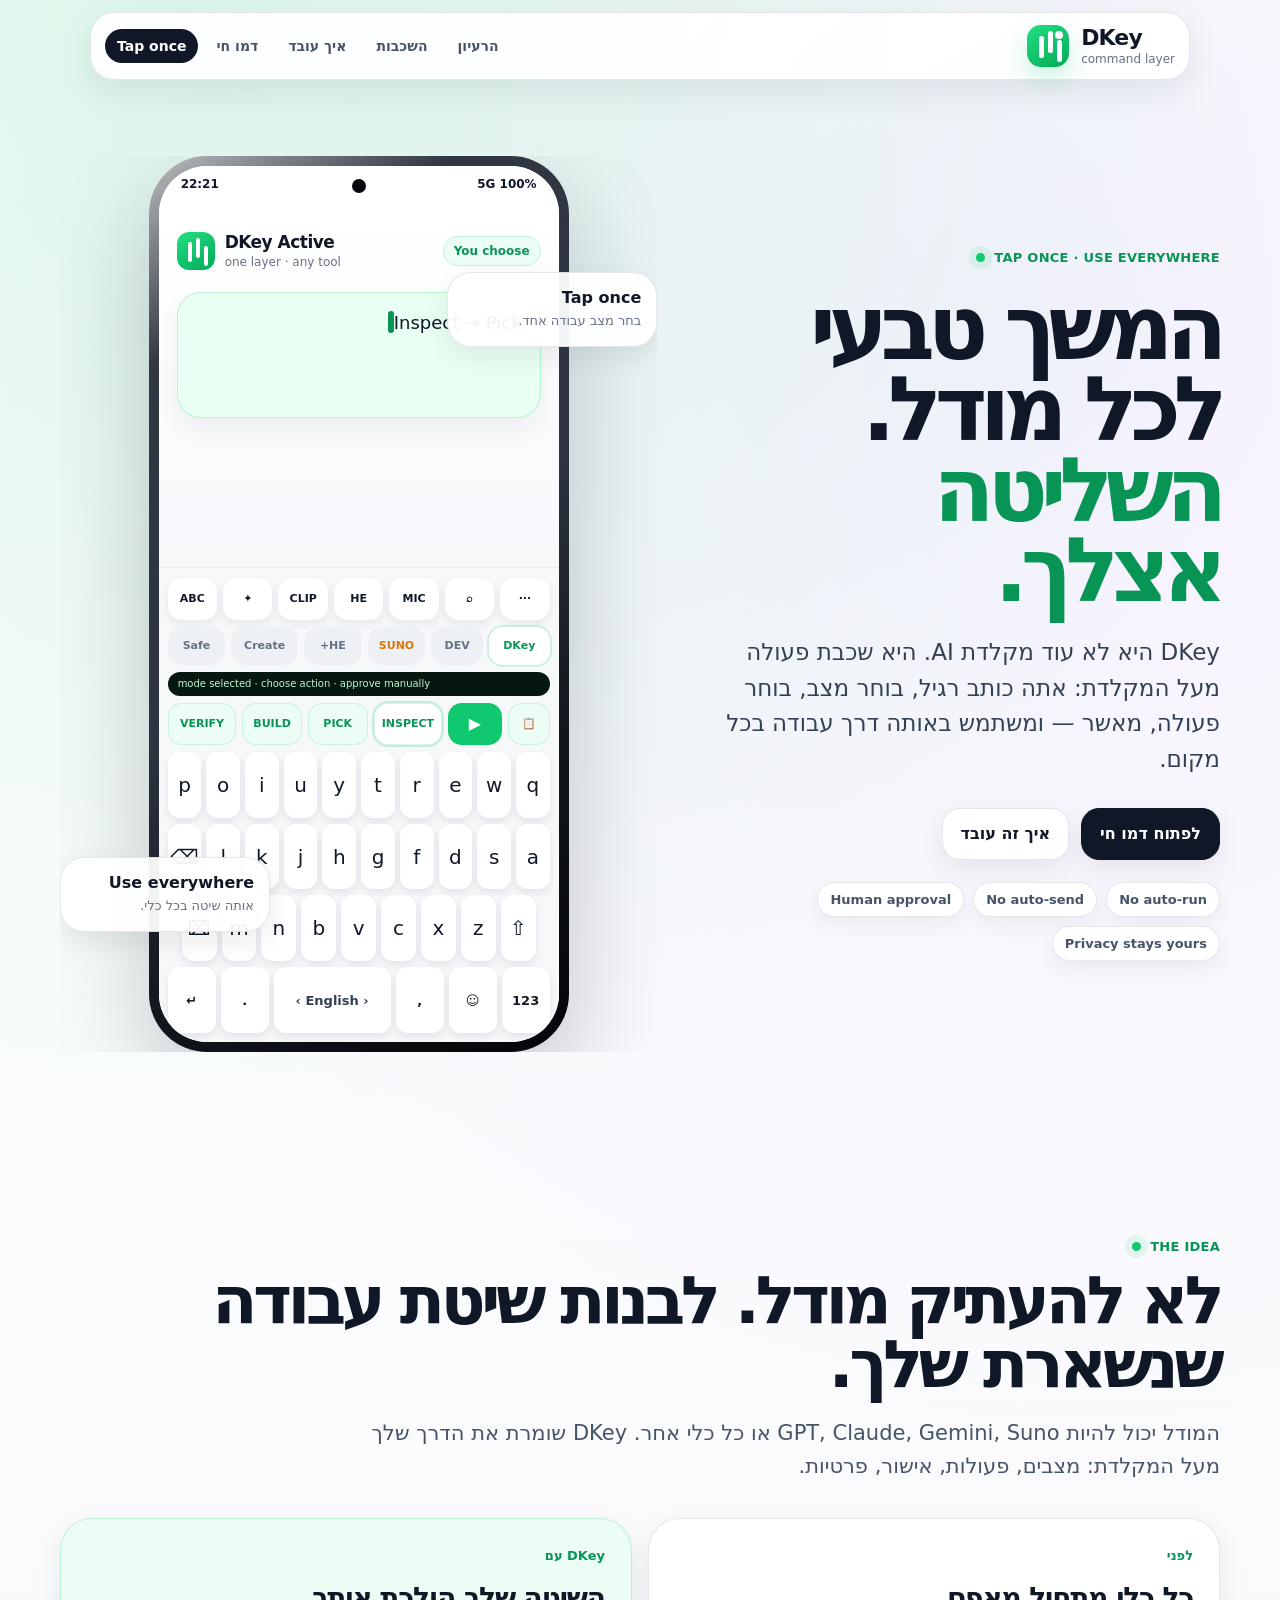
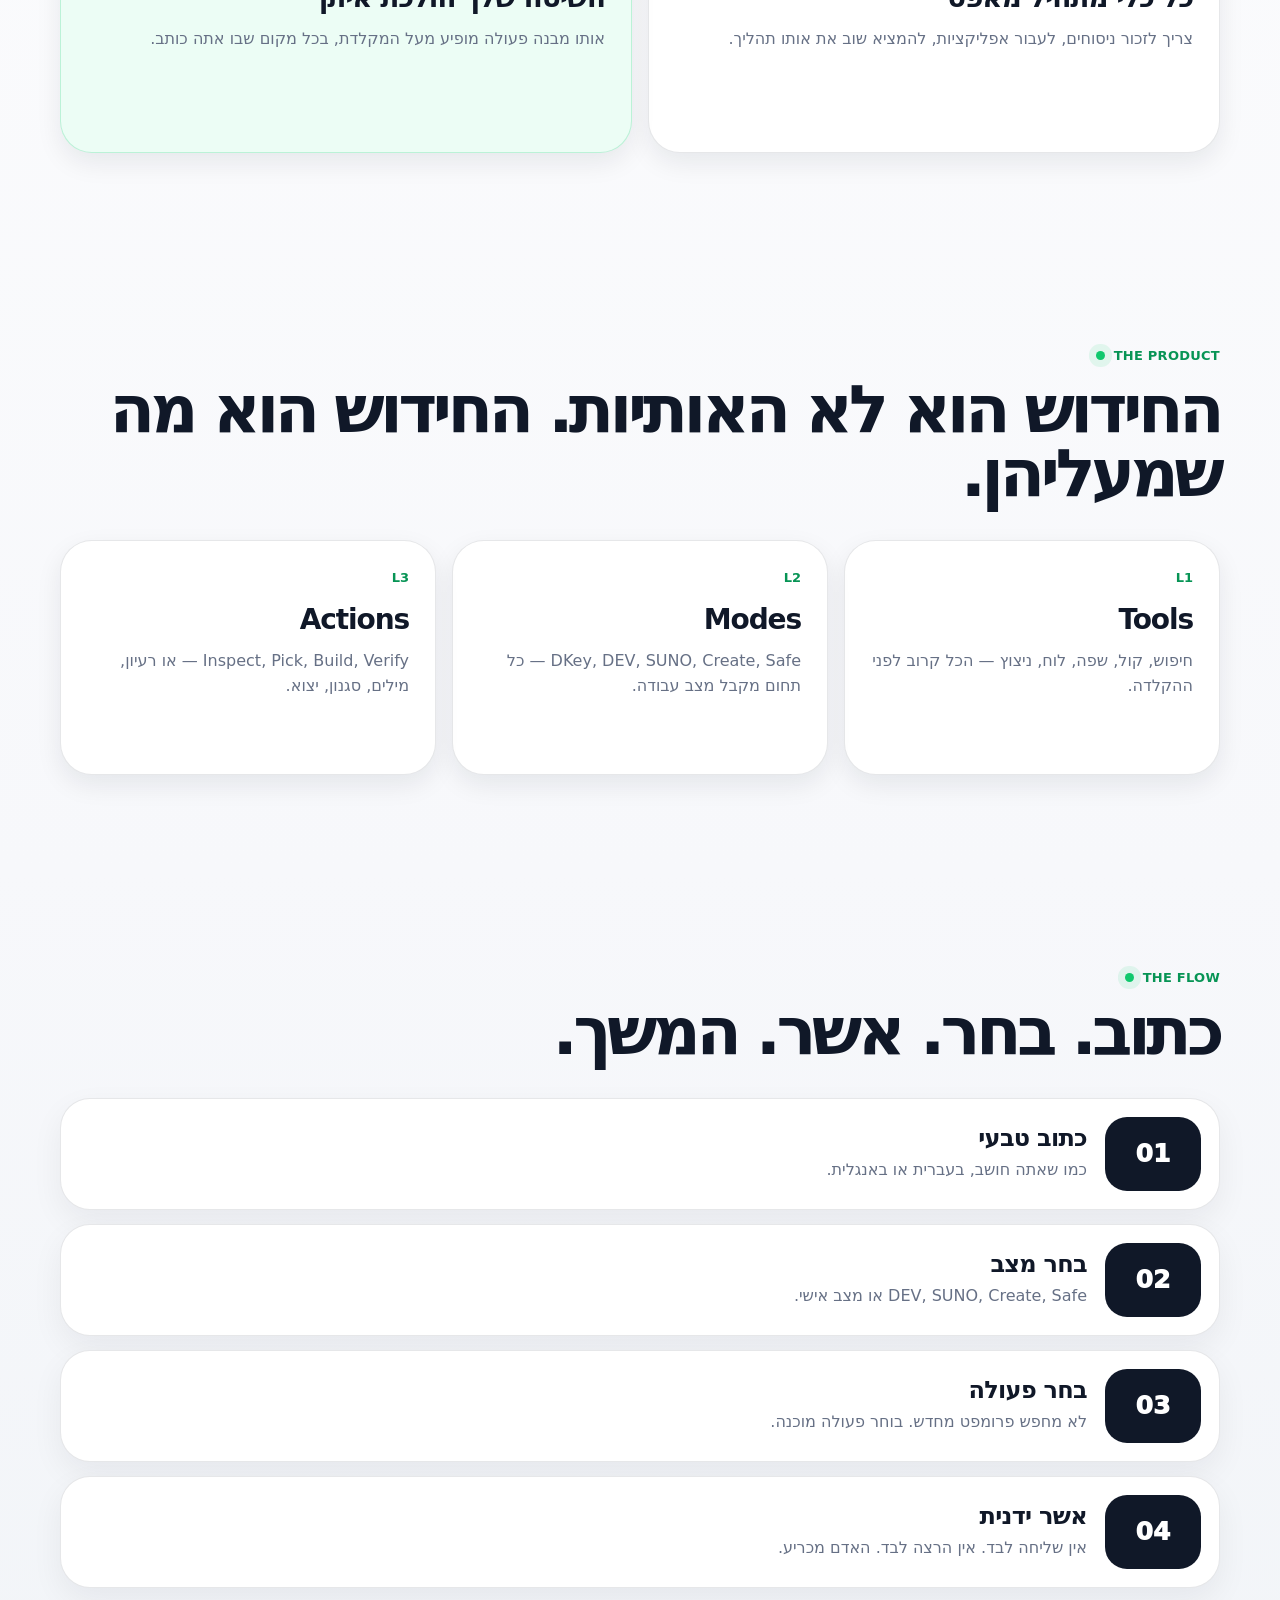
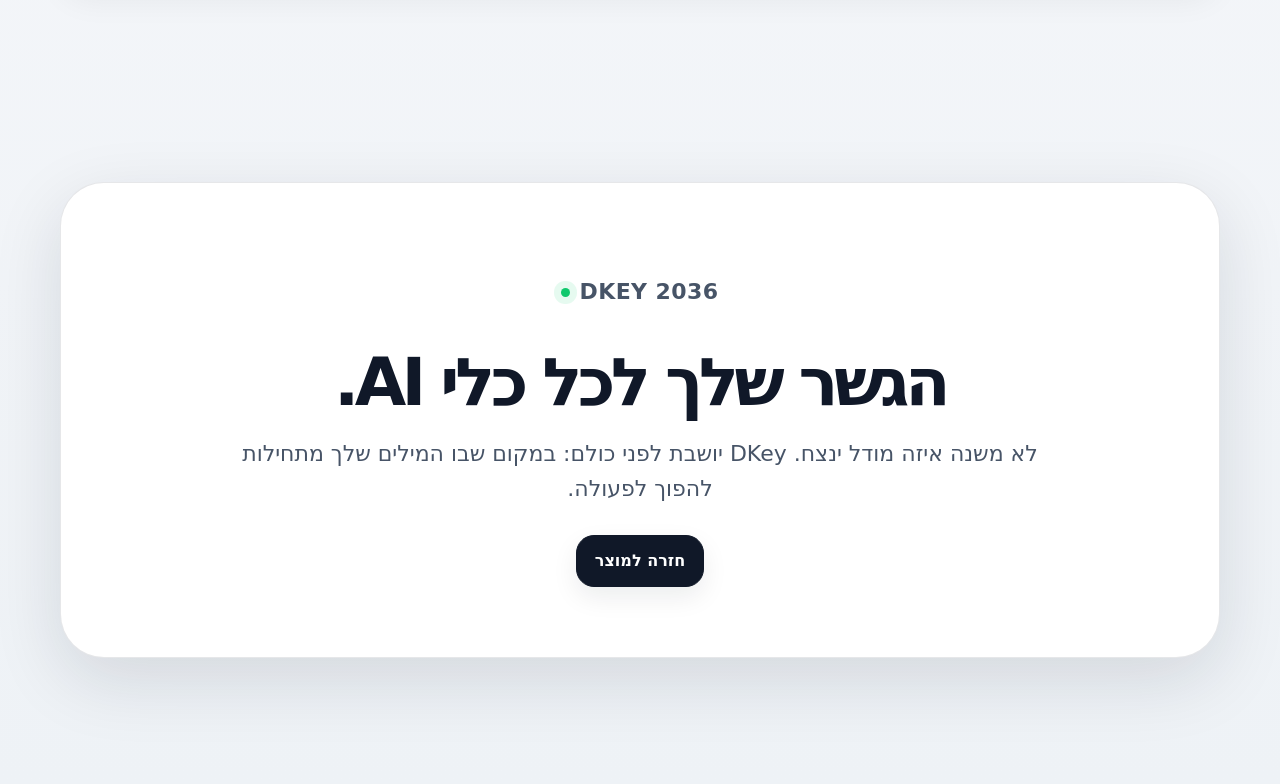
==== commit 4c713b86: "feat(demo): add fixed live product demo" ====
--- a/index.html
+++ b/index.html
@@ -21,6 +21,7 @@
       <a href="#idea">הרעיון</a>
       <a href="#layers">השכבות</a>
       <a href="#flow">איך עובד</a>
+      <a href="demo.html">דמו חי</a>
       <a class="navButton" href="#final">Tap once</a>
     </nav>
   </header>
@@ -36,7 +37,7 @@
         </p>
 
         <div class="actions">
-          <a class="button primary" href="#layers">לראות את השכבות</a>
+          <a class="button primary" href="demo.html">לפתוח דמו חי</a>
           <a class="button secondary" href="#flow">איך זה עובד</a>
         </div>
 
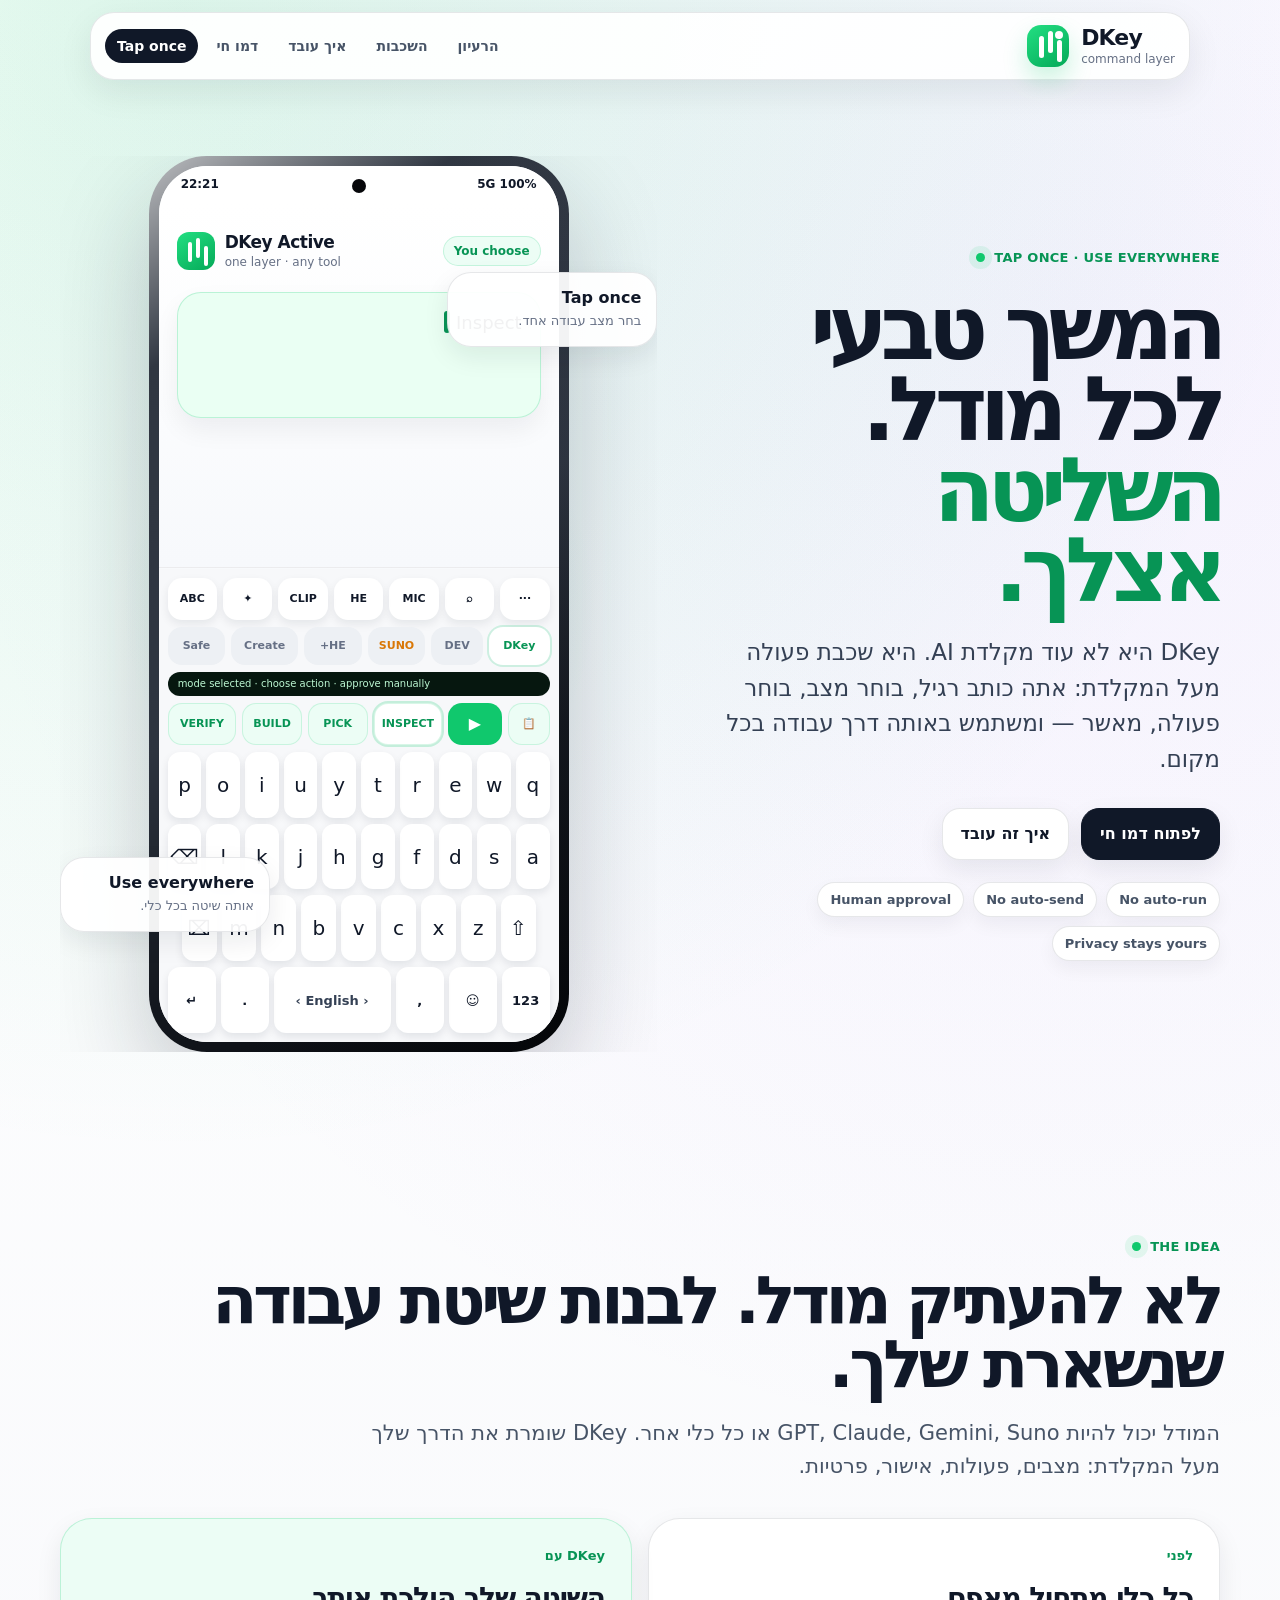
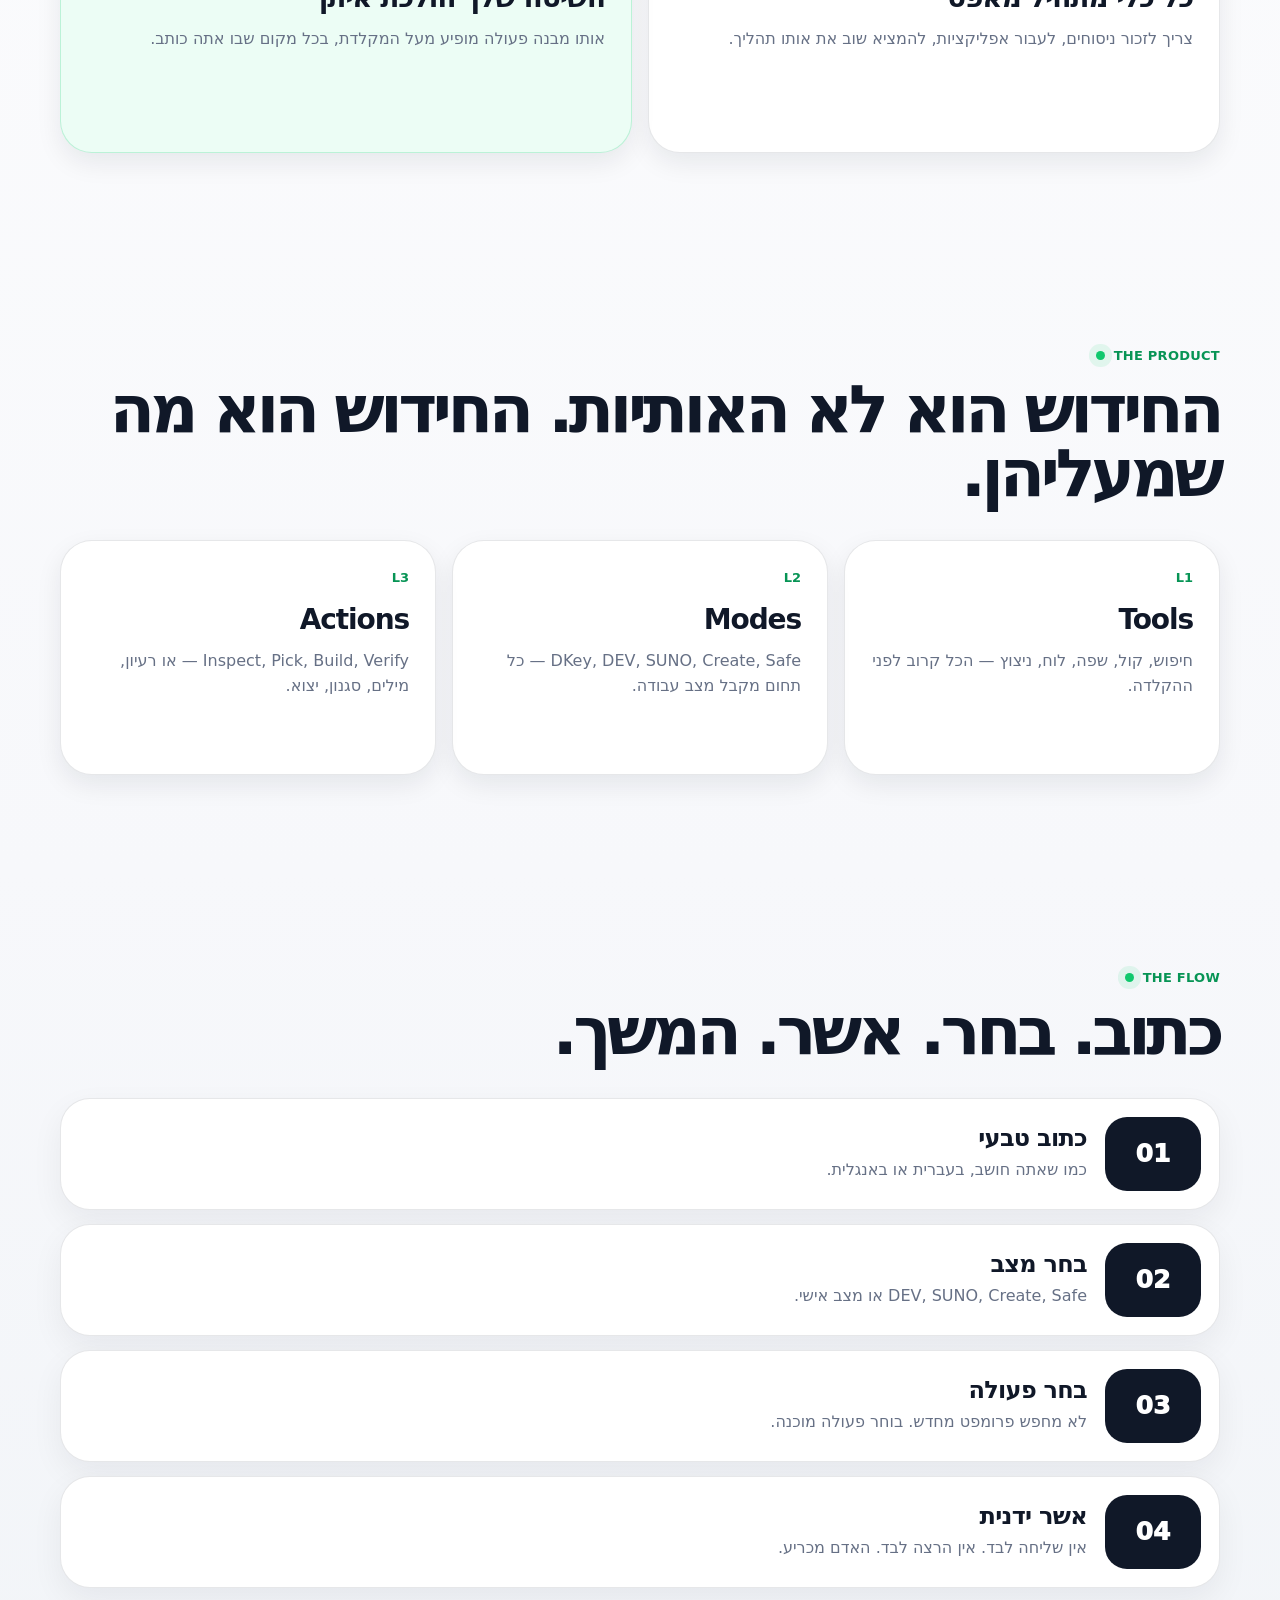
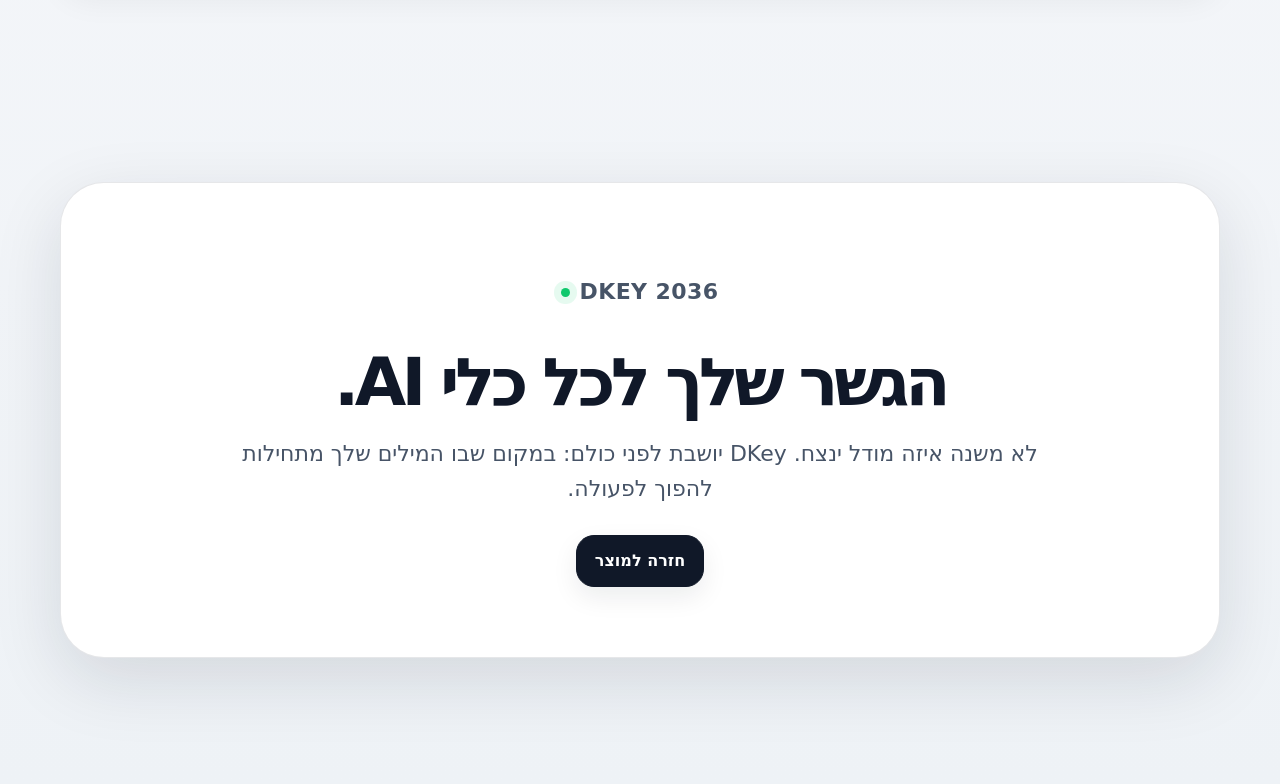
==== commit 040a7224: "feat(share): add generated DKey social preview image" ====
--- a/index.html
+++ b/index.html
@@ -4,8 +4,28 @@
   <meta charset="utf-8" />
   <meta name="viewport" content="width=device-width, initial-scale=1" />
   <title>DKey — Tap once. Use everywhere.</title>
-  <meta name="description" content="DKey היא שכבת פעולה מעל המקלדת. המשך טבעי לכל מודל וכל כלי. השליטה אצלך, הפרטיות אצלך." />
   <link rel="stylesheet" href="assets/styles.css" />
+
+<!-- DKEY SOCIAL PREVIEW v4 -->
+<meta name="description" content="שכבת פעולה מעל המקלדת. אתה כותב, בוחר ומאשר ידנית — בלי auto-send ובלי auto-run." />
+<link rel="icon" type="image/png" href="assets/og/dkey-icon.png?v=1" />
+<link rel="apple-touch-icon" href="assets/og/dkey-icon.png?v=1" />
+<meta property="og:type" content="website" />
+<meta property="og:site_name" content="DKey" />
+<meta property="og:title" content="DKey — המקלדת שמחזירה לך את השליטה" />
+<meta property="og:description" content="שכבת פעולה מעל המקלדת. אתה כותב, בוחר ומאשר ידנית — בלי auto-send ובלי auto-run." />
+<meta property="og:url" content="https://stamplace.github.io/dkey-landing-2036/index.html#top" />
+<meta property="og:image" content="https://stamplace.github.io/dkey-landing-2036/assets/og/dkey-share.png?v=4" />
+<meta property="og:image:secure_url" content="https://stamplace.github.io/dkey-landing-2036/assets/og/dkey-share.png?v=4" />
+<meta property="og:image:type" content="image/png" />
+<meta property="og:image:width" content="1200" />
+<meta property="og:image:height" content="630" />
+<meta name="twitter:card" content="summary_large_image" />
+<meta name="twitter:title" content="DKey — המקלדת שמחזירה לך את השליטה" />
+<meta name="twitter:description" content="שכבת פעולה מעל המקלדת. אתה כותב, בוחר ומאשר ידנית — בלי auto-send ובלי auto-run." />
+<meta name="twitter:image" content="https://stamplace.github.io/dkey-landing-2036/assets/og/dkey-share.png?v=4" />
+<!-- /DKEY SOCIAL PREVIEW v4 -->
+
 </head>
 <body>
   <header class="topbar">
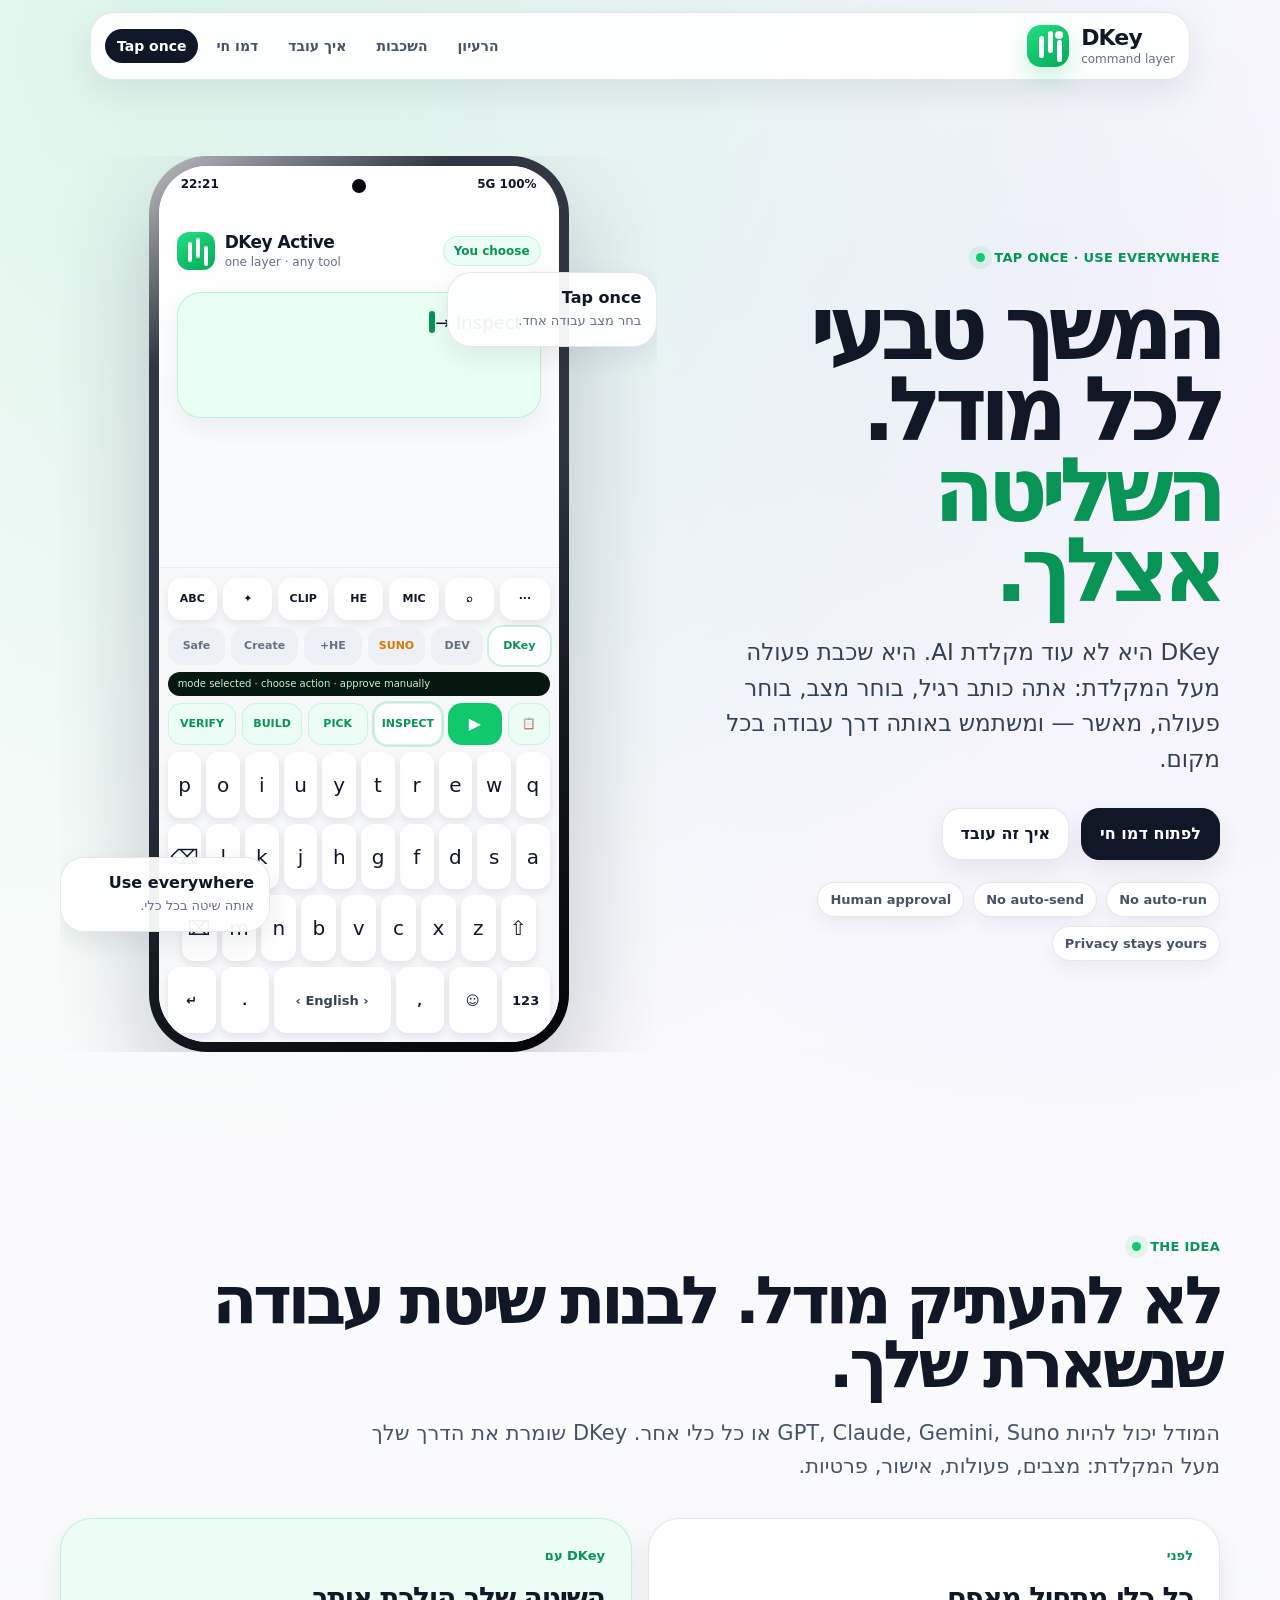
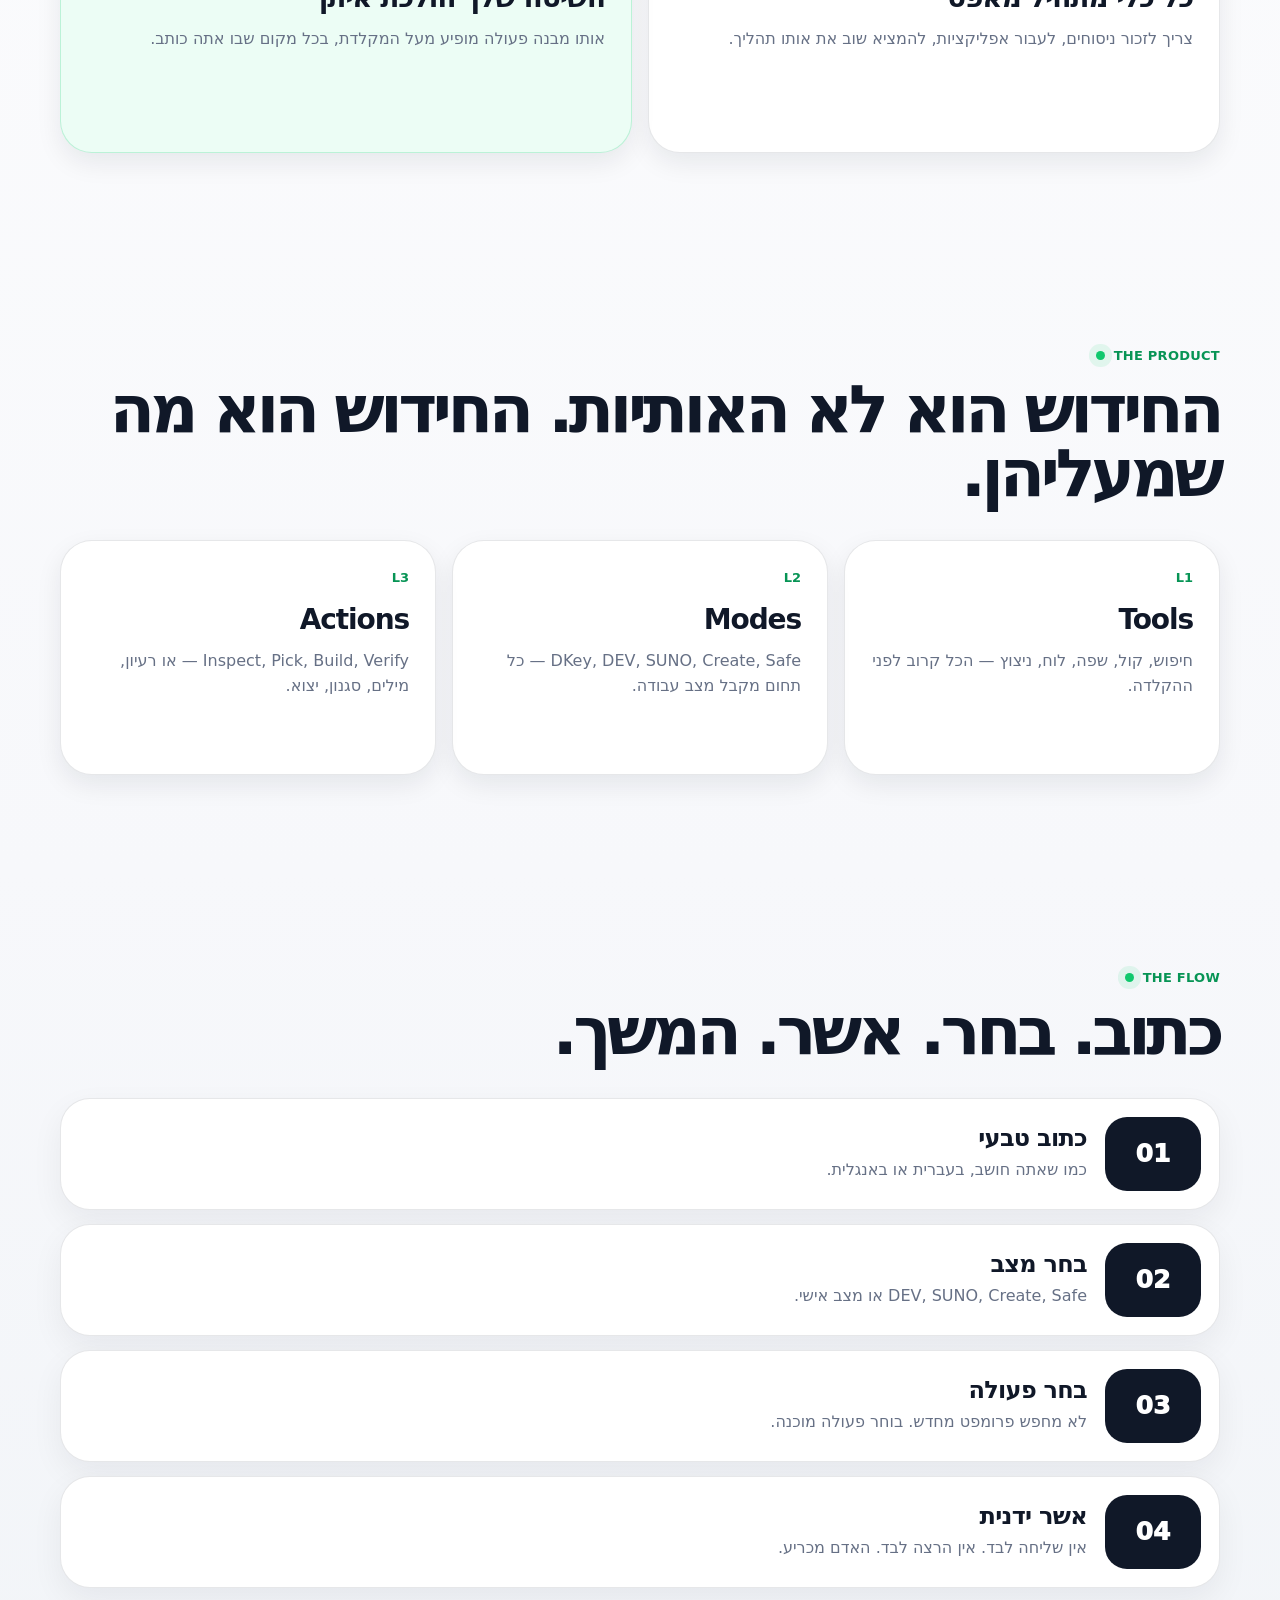
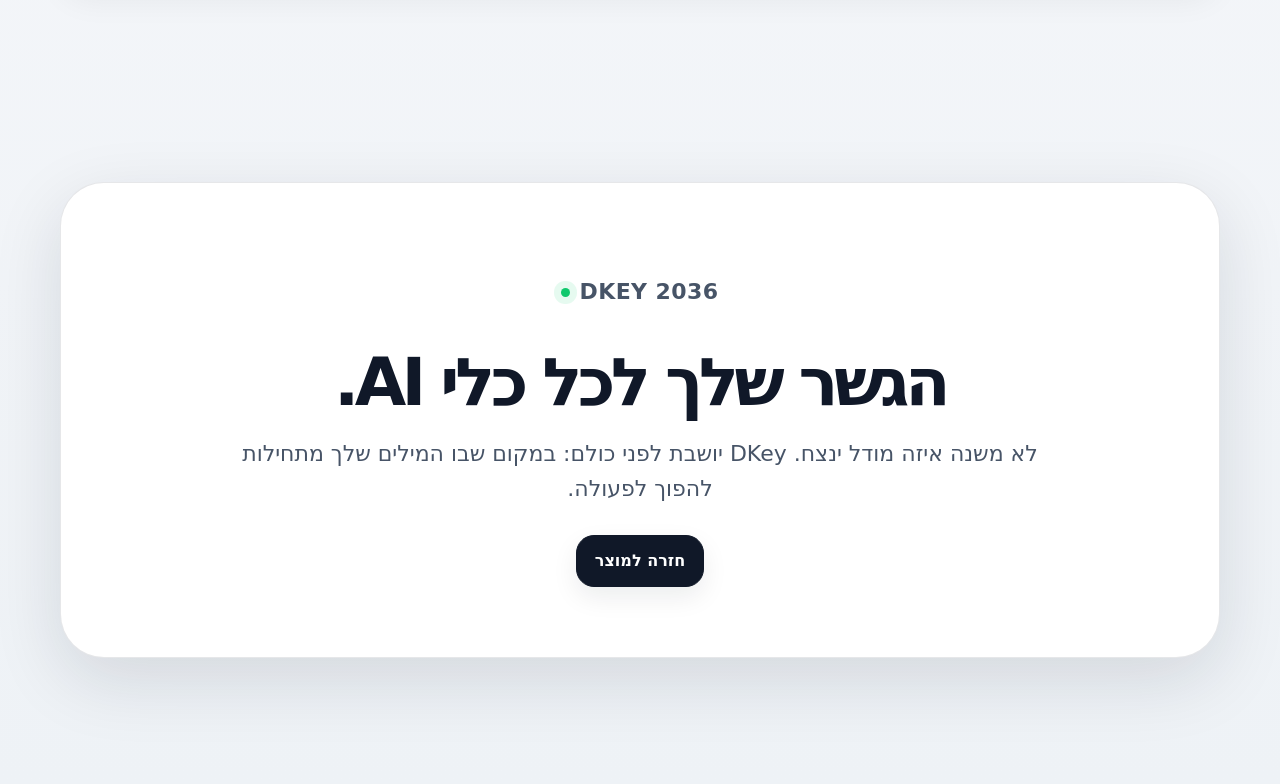
==== commit e2de5d95: "feat(share): use selected phone image for social preview" ====
--- a/index.html
+++ b/index.html
@@ -6,25 +6,25 @@
   <title>DKey — Tap once. Use everywhere.</title>
   <link rel="stylesheet" href="assets/styles.css" />
 
-<!-- DKEY SOCIAL PREVIEW v4 -->
+
+
+<!-- DKEY SOCIAL PREVIEW v6 -->
 <meta name="description" content="שכבת פעולה מעל המקלדת. אתה כותב, בוחר ומאשר ידנית — בלי auto-send ובלי auto-run." />
-<link rel="icon" type="image/png" href="assets/og/dkey-icon.png?v=1" />
-<link rel="apple-touch-icon" href="assets/og/dkey-icon.png?v=1" />
 <meta property="og:type" content="website" />
 <meta property="og:site_name" content="DKey" />
 <meta property="og:title" content="DKey — המקלדת שמחזירה לך את השליטה" />
 <meta property="og:description" content="שכבת פעולה מעל המקלדת. אתה כותב, בוחר ומאשר ידנית — בלי auto-send ובלי auto-run." />
 <meta property="og:url" content="https://stamplace.github.io/dkey-landing-2036/index.html#top" />
-<meta property="og:image" content="https://stamplace.github.io/dkey-landing-2036/assets/og/dkey-share.png?v=4" />
-<meta property="og:image:secure_url" content="https://stamplace.github.io/dkey-landing-2036/assets/og/dkey-share.png?v=4" />
-<meta property="og:image:type" content="image/png" />
+<meta property="og:image" content="https://stamplace.github.io/dkey-landing-2036/assets/og/dkey-share.jpg?v=6" />
+<meta property="og:image:secure_url" content="https://stamplace.github.io/dkey-landing-2036/assets/og/dkey-share.jpg?v=6" />
+<meta property="og:image:type" content="image/jpeg" />
 <meta property="og:image:width" content="1200" />
 <meta property="og:image:height" content="630" />
 <meta name="twitter:card" content="summary_large_image" />
 <meta name="twitter:title" content="DKey — המקלדת שמחזירה לך את השליטה" />
 <meta name="twitter:description" content="שכבת פעולה מעל המקלדת. אתה כותב, בוחר ומאשר ידנית — בלי auto-send ובלי auto-run." />
-<meta name="twitter:image" content="https://stamplace.github.io/dkey-landing-2036/assets/og/dkey-share.png?v=4" />
-<!-- /DKEY SOCIAL PREVIEW v4 -->
+<meta name="twitter:image" content="https://stamplace.github.io/dkey-landing-2036/assets/og/dkey-share.jpg?v=6" />
+<!-- /DKEY SOCIAL PREVIEW v6 -->
 
 </head>
 <body>
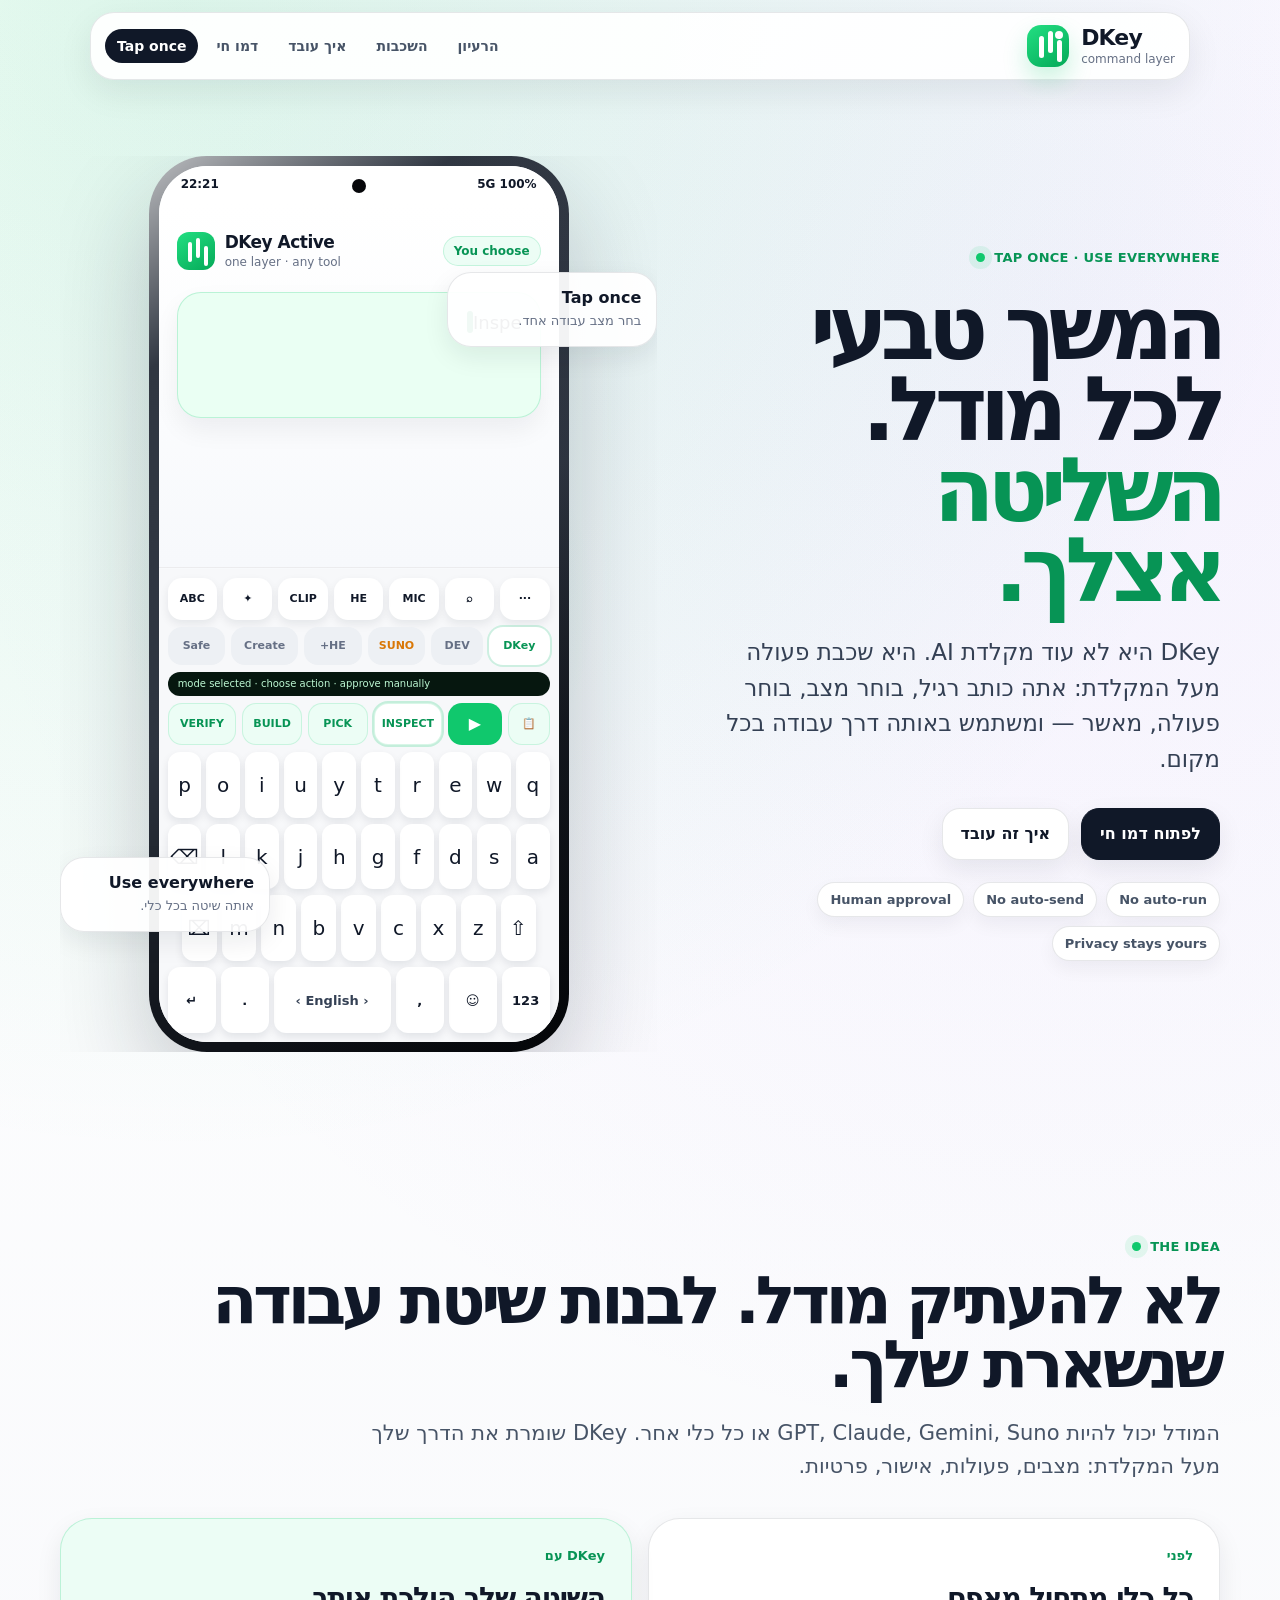
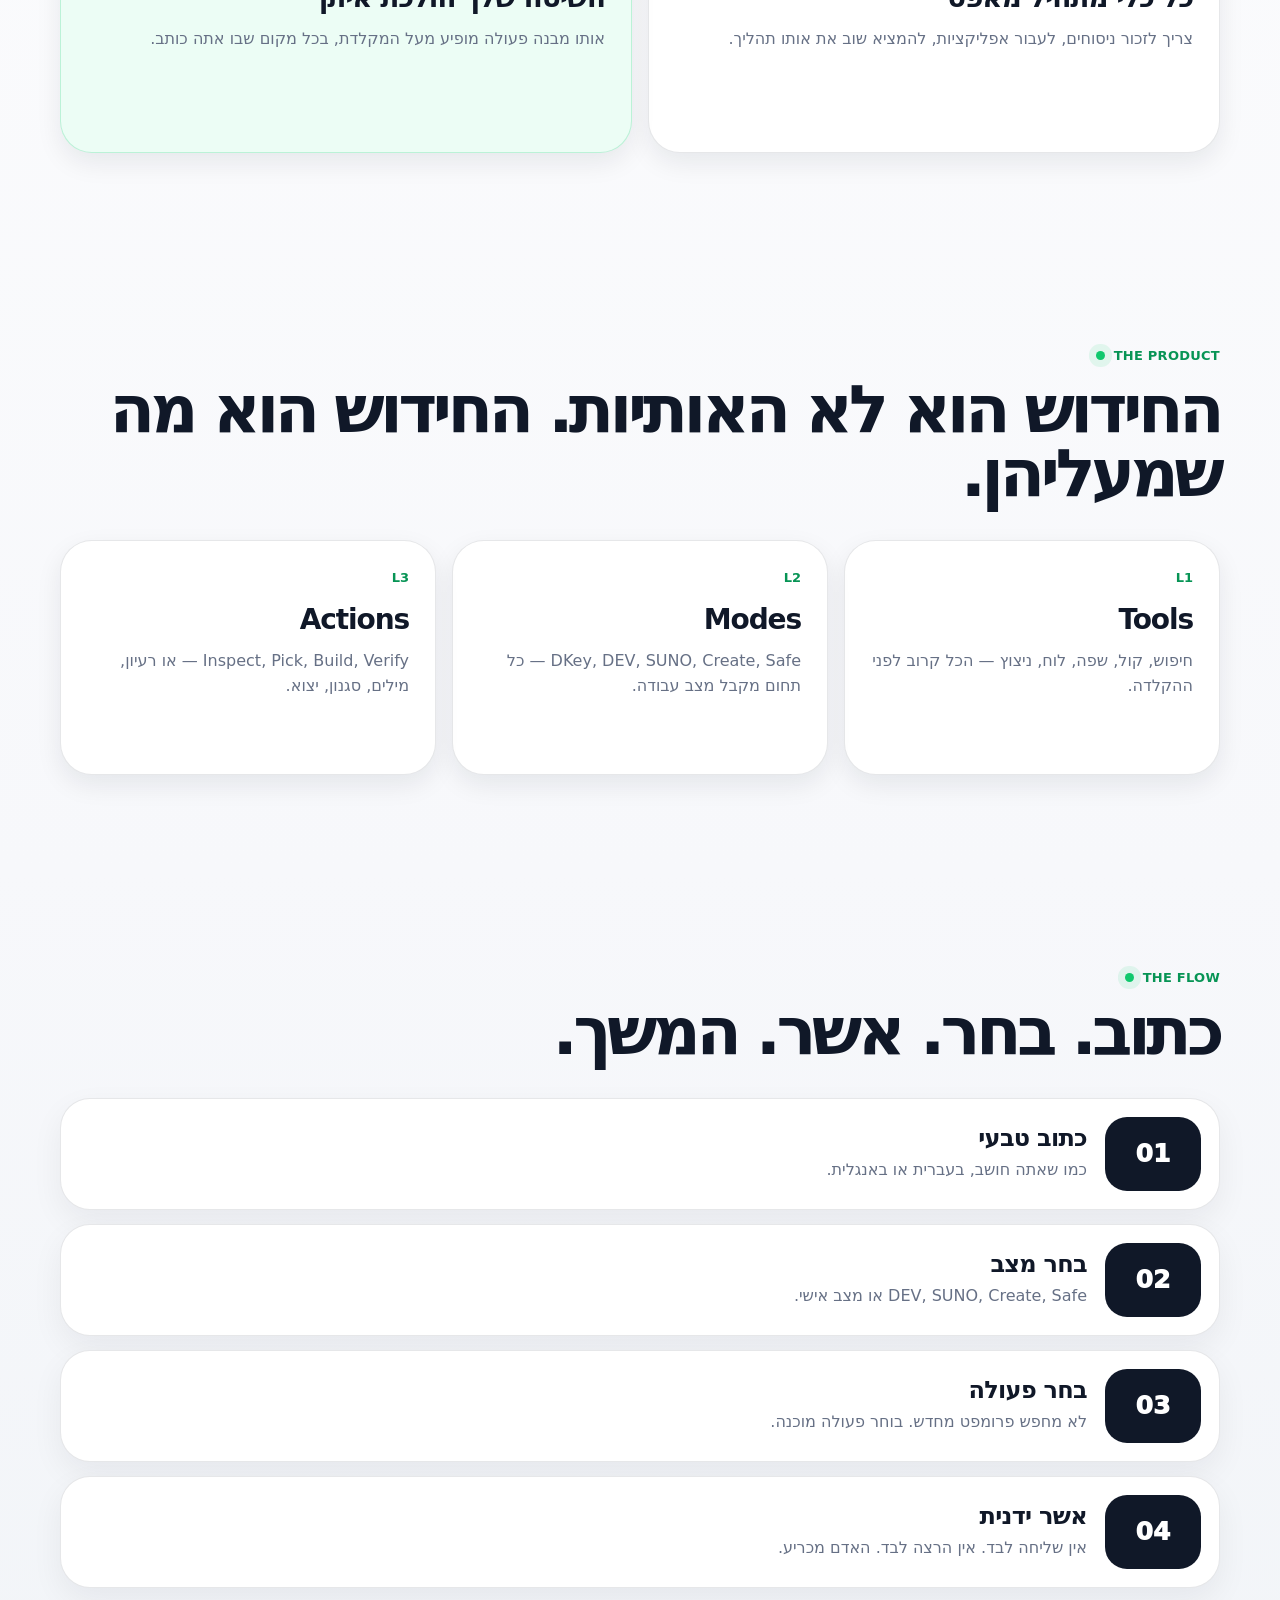
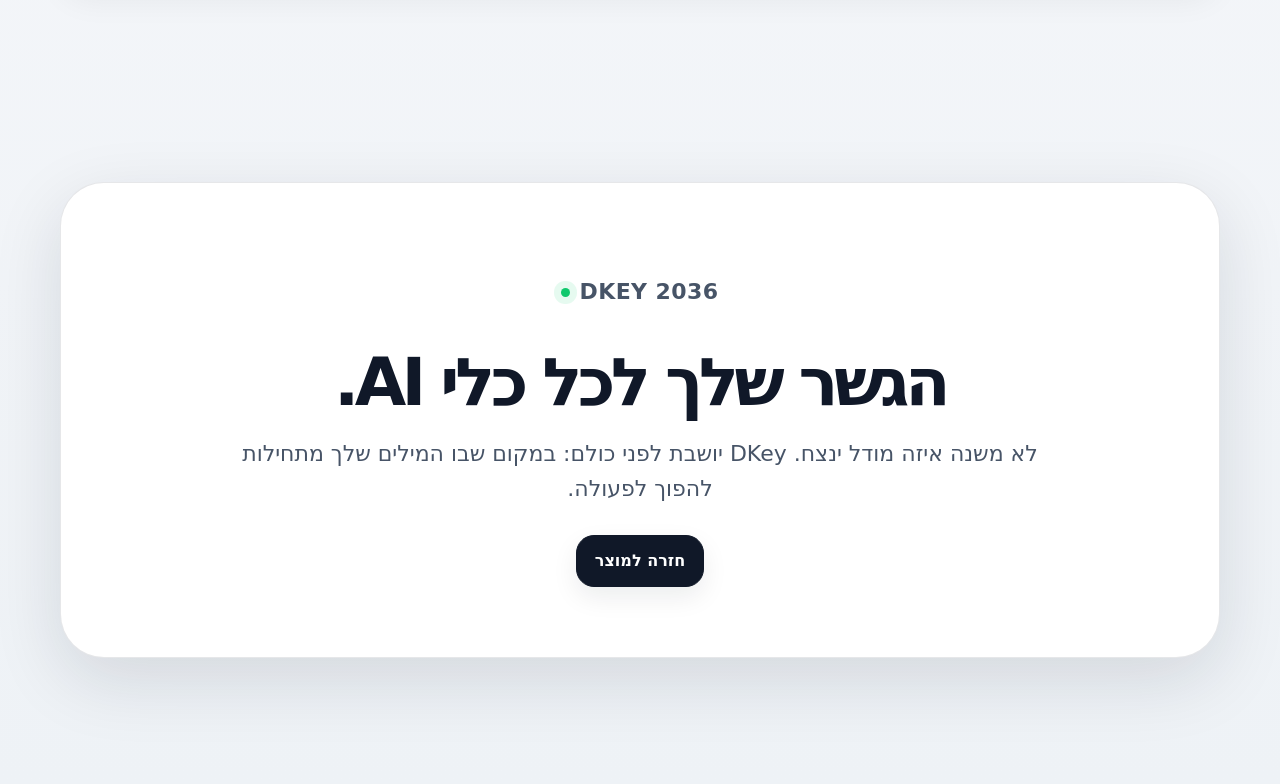
==== commit bd23ac1c: "fix(share): use whatsapp-safe social preview image" ====
--- a/index.html
+++ b/index.html
@@ -8,23 +8,26 @@
 
 
 
-<!-- DKEY SOCIAL PREVIEW v6 -->
+
+
+<!-- DKEY SOCIAL PREVIEW v7 -->
 <meta name="description" content="שכבת פעולה מעל המקלדת. אתה כותב, בוחר ומאשר ידנית — בלי auto-send ובלי auto-run." />
 <meta property="og:type" content="website" />
 <meta property="og:site_name" content="DKey" />
 <meta property="og:title" content="DKey — המקלדת שמחזירה לך את השליטה" />
 <meta property="og:description" content="שכבת פעולה מעל המקלדת. אתה כותב, בוחר ומאשר ידנית — בלי auto-send ובלי auto-run." />
-<meta property="og:url" content="https://stamplace.github.io/dkey-landing-2036/index.html#top" />
-<meta property="og:image" content="https://stamplace.github.io/dkey-landing-2036/assets/og/dkey-share.jpg?v=6" />
-<meta property="og:image:secure_url" content="https://stamplace.github.io/dkey-landing-2036/assets/og/dkey-share.jpg?v=6" />
-<meta property="og:image:type" content="image/jpeg" />
+<meta property="og:url" content="https://stamplace.github.io/dkey-landing-2036/index.html?og=7#top" />
+<meta property="og:image" content="https://stamplace.github.io/dkey-landing-2036/assets/og/dkey-og-whatsapp-v7.png" />
+<meta property="og:image:secure_url" content="https://stamplace.github.io/dkey-landing-2036/assets/og/dkey-og-whatsapp-v7.png" />
+<meta property="og:image:type" content="image/png" />
 <meta property="og:image:width" content="1200" />
 <meta property="og:image:height" content="630" />
+<meta property="og:image:alt" content="DKey command layer preview" />
 <meta name="twitter:card" content="summary_large_image" />
 <meta name="twitter:title" content="DKey — המקלדת שמחזירה לך את השליטה" />
 <meta name="twitter:description" content="שכבת פעולה מעל המקלדת. אתה כותב, בוחר ומאשר ידנית — בלי auto-send ובלי auto-run." />
-<meta name="twitter:image" content="https://stamplace.github.io/dkey-landing-2036/assets/og/dkey-share.jpg?v=6" />
-<!-- /DKEY SOCIAL PREVIEW v6 -->
+<meta name="twitter:image" content="https://stamplace.github.io/dkey-landing-2036/assets/og/dkey-og-whatsapp-v7.png" />
+<!-- /DKEY SOCIAL PREVIEW v7 -->
 
 </head>
 <body>
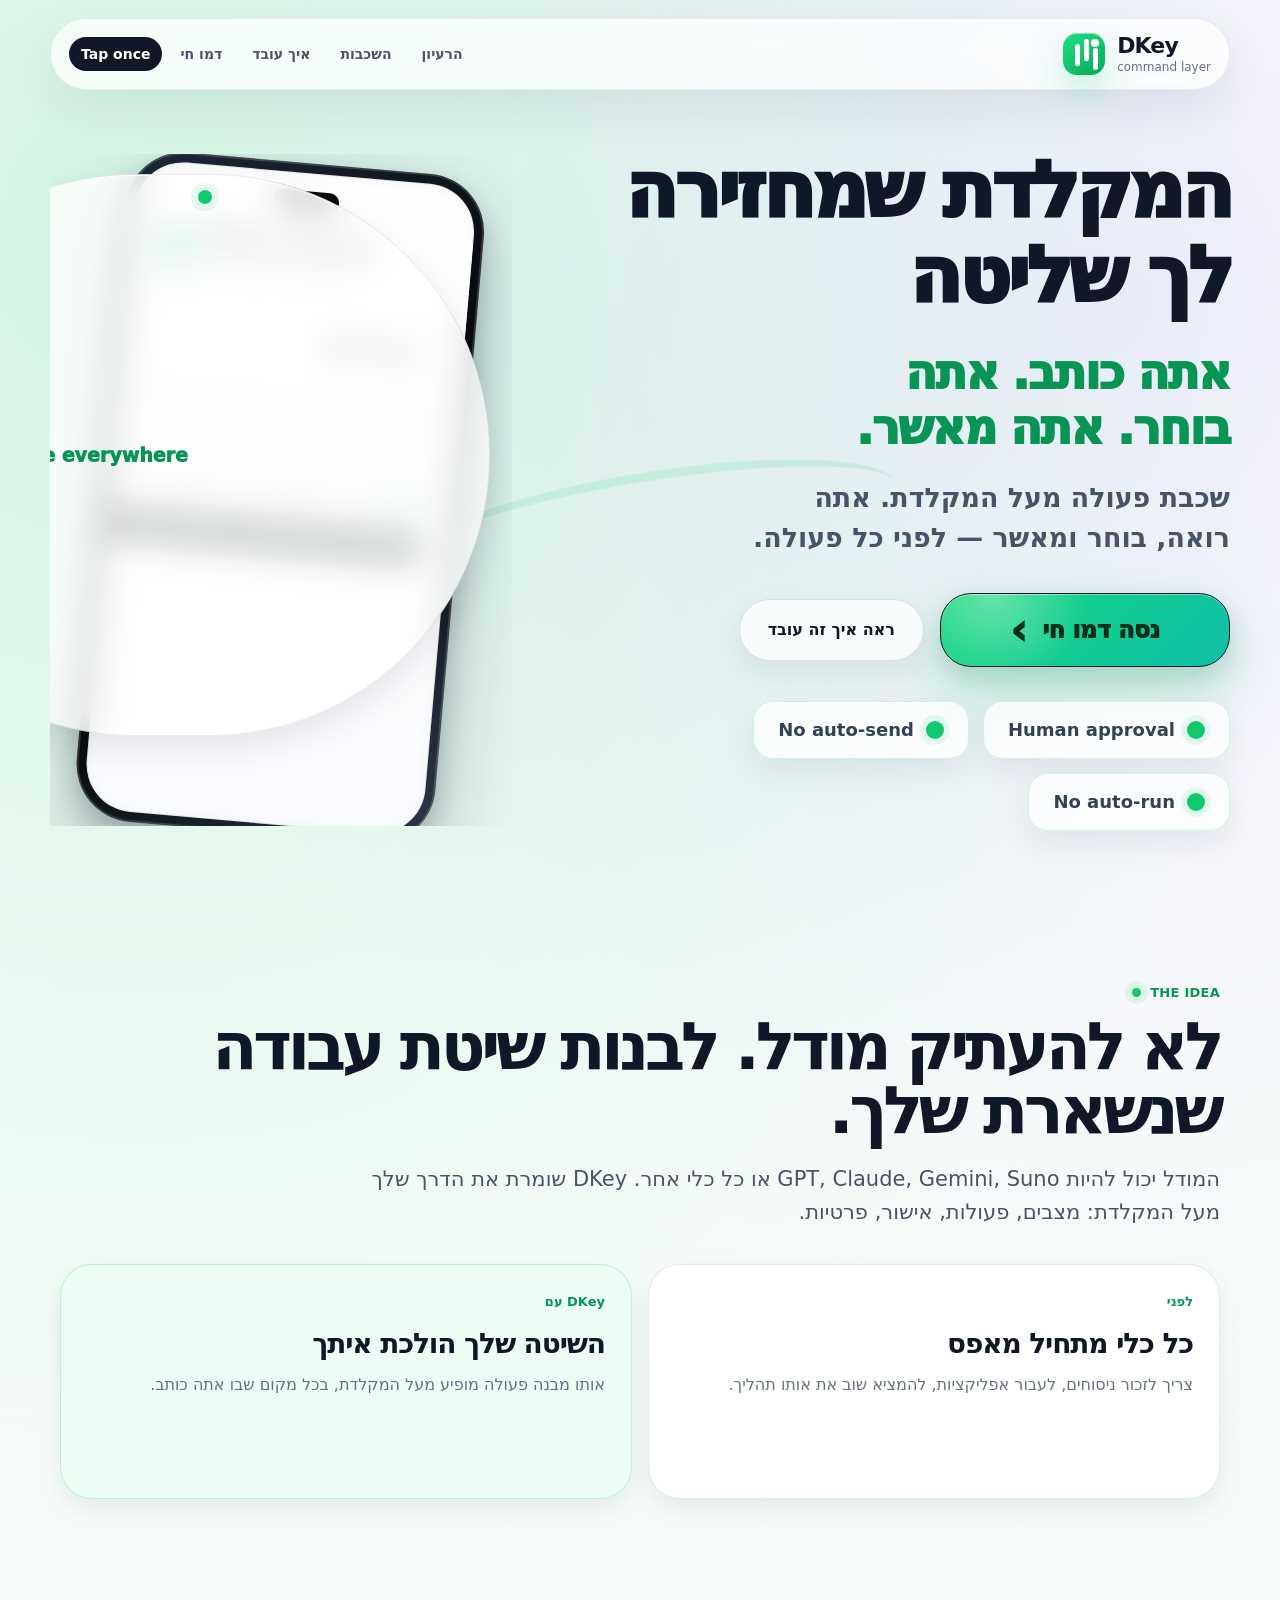
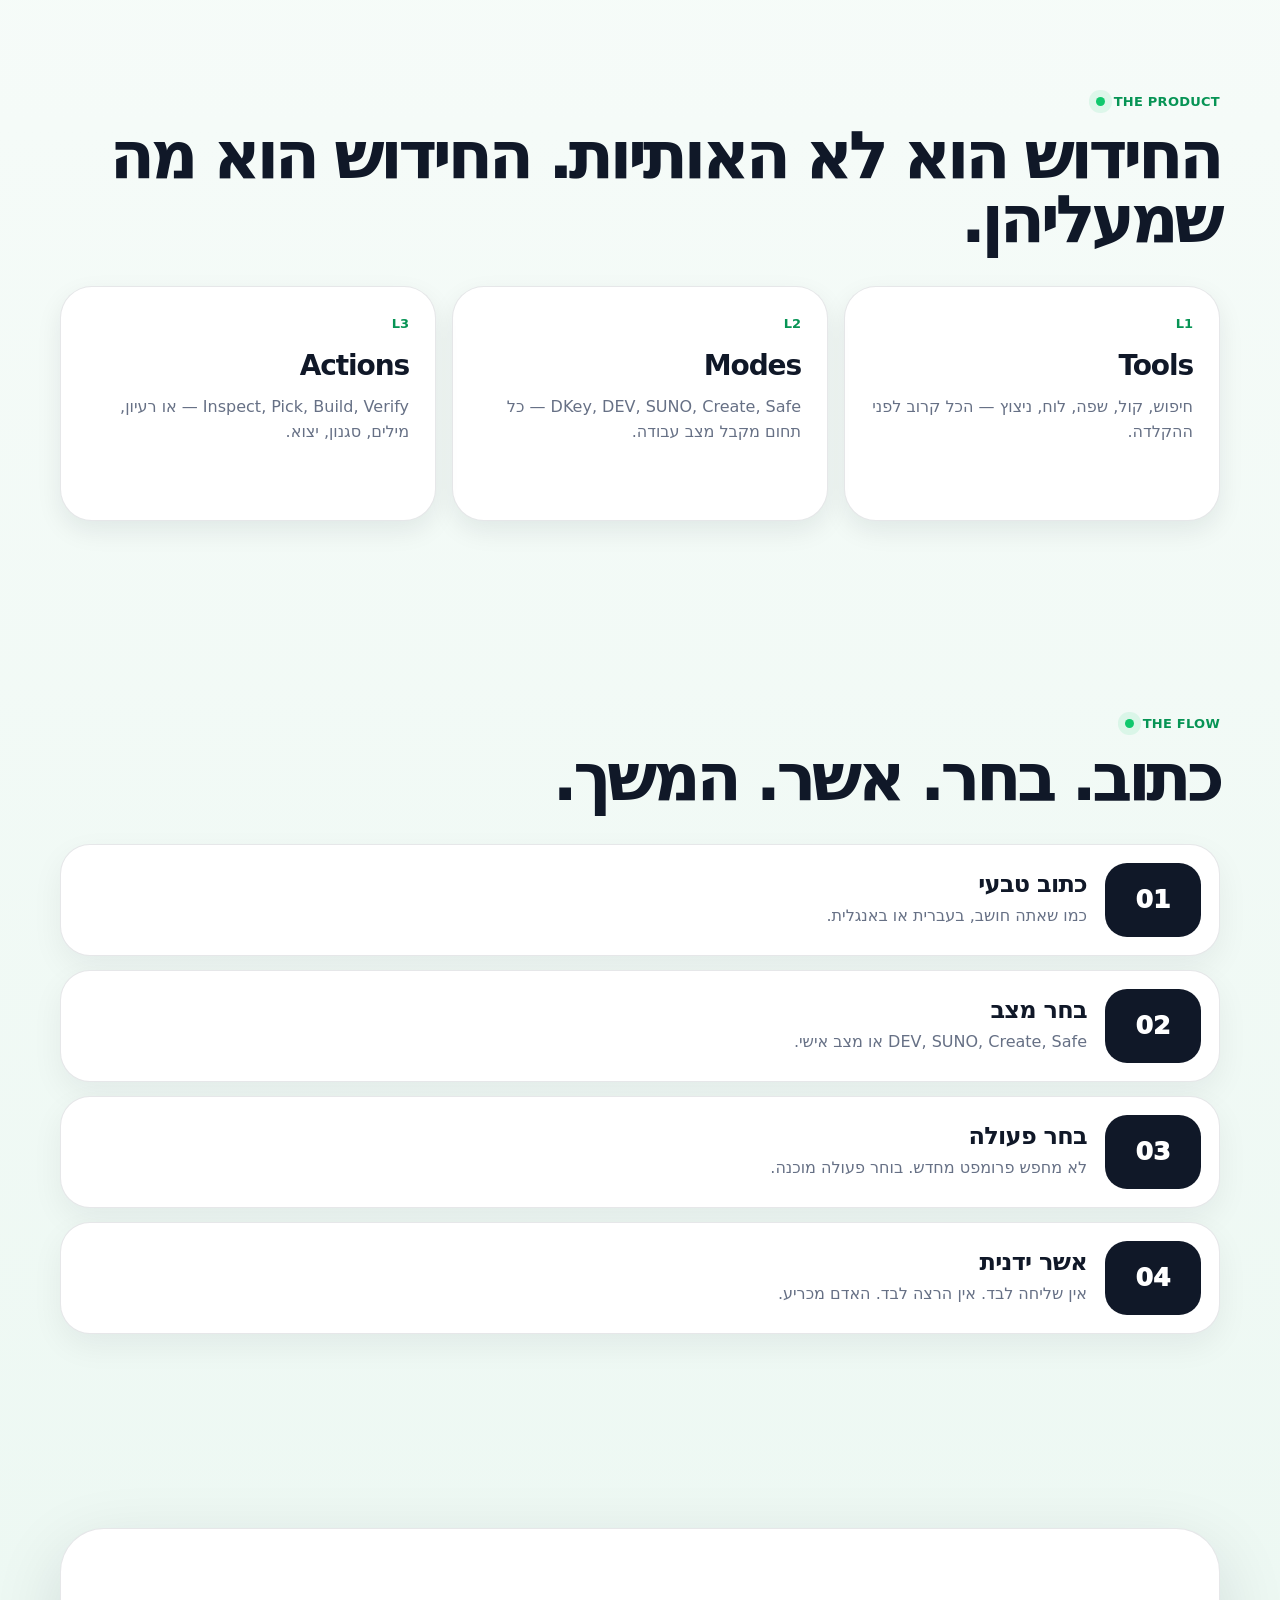
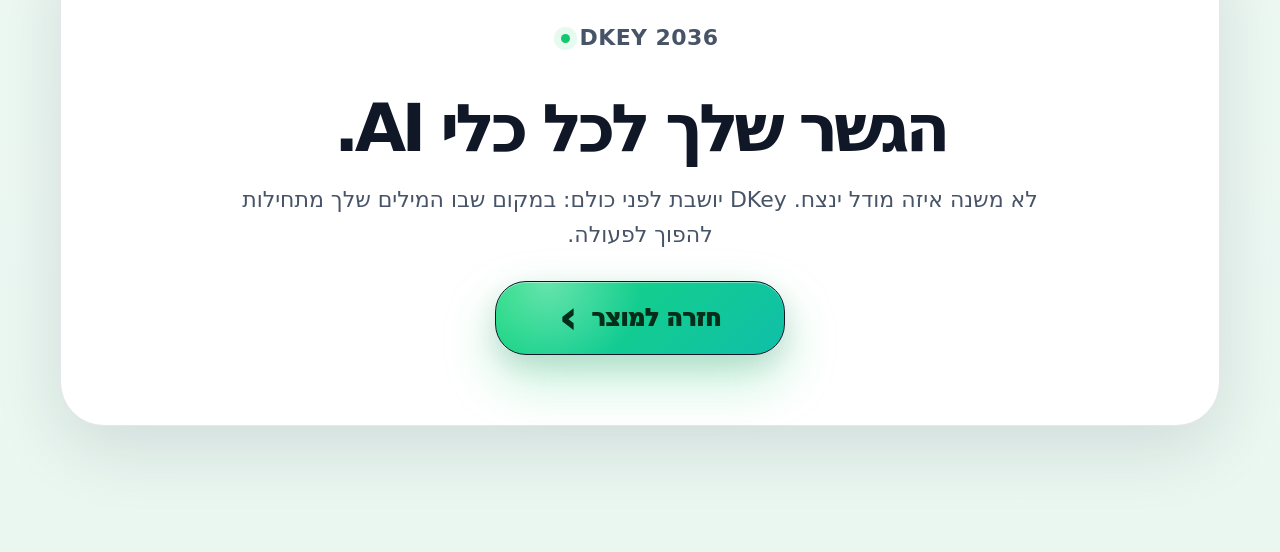
==== commit 97049dd5: "style(landing): master hero to premium product visual" ====
--- a/index.html
+++ b/index.html
@@ -53,22 +53,21 @@
     <section class="hero page">
       <div class="heroCopy">
         <p class="eyebrow">TAP ONCE · USE EVERYWHERE</p>
-        <h1>המשך טבעי לכל מודל. <span>השליטה אצלך.</span></h1>
-        <p class="lead">
-          DKey היא לא עוד מקלדת AI. היא שכבת פעולה מעל המקלדת:
-          אתה כותב רגיל, בוחר מצב, בוחר פעולה, מאשר — ומשתמש באותה דרך עבודה בכל מקום.
+        <h1>המקלדת שמחזירה לך שליטה</h1>
+        <p class="lead">אתה כותב. אתה בוחר. אתה מאשר.</p>
+        <p class="heroMicroCopy">
+          שכבת פעולה מעל המקלדת. אתה רואה, בוחר ומאשר — לפני כל פעולה.
         </p>
 
         <div class="actions">
-          <a class="button primary" href="demo.html">לפתוח דמו חי</a>
-          <a class="button secondary" href="#flow">איך זה עובד</a>
+          <a class="button primary" href="demo.html">נסה דמו חי</a>
+          <a class="button secondary" href="#flow">ראה איך זה עובד</a>
         </div>
 
         <div class="proofs" aria-label="עקרונות">
+          <span>Human approval</span>
+          <span>No auto-send</span>
           <span>No auto-run</span>
-          <span>No auto-send</span>
-          <span>Human approval</span>
-          <span>Privacy stays yours</span>
         </div>
       </div>
 
--- a/assets/styles.css
+++ b/assets/styles.css
@@ -773,3 +773,433 @@
     animation:none!important;
   }
 }
+
+/* === DKEY MASTERED HERO HTML v1 === */
+:root{
+  --dkey-ink:#101828;
+  --dkey-muted:#475467;
+  --dkey-soft:#eef8f2;
+  --dkey-green:#10c86d;
+  --dkey-green-dark:#079455;
+  --dkey-line:rgba(16,200,109,.16);
+}
+
+body{
+  background:
+    radial-gradient(circle at 11% 6%, rgba(16,200,109,.18), transparent 34%),
+    radial-gradient(circle at 88% 8%, rgba(139,92,246,.10), transparent 28%),
+    linear-gradient(180deg,#fff 0%,#f5fbf8 46%,#eaf7f1 100%) !important;
+}
+
+.topbar{
+  width:min(1180px,calc(100vw - 32px)) !important;
+  margin:18px auto 0 !important;
+  padding:14px 18px !important;
+  border-radius:999px !important;
+  background:rgba(255,255,255,.72) !important;
+  border:1px solid rgba(16,24,40,.08) !important;
+  box-shadow:
+    0 18px 48px rgba(16,24,40,.08),
+    inset 0 1px 0 rgba(255,255,255,.75) !important;
+  backdrop-filter: blur(18px) saturate(1.15) !important;
+}
+
+.brand .logo,
+.miniLogo{
+  box-shadow:
+    0 16px 34px rgba(16,200,109,.24),
+    inset 0 1px 0 rgba(255,255,255,.45) !important;
+}
+
+.hero.page{
+  width:min(1180px,calc(100vw - 32px)) !important;
+  min-height:calc(100vh - 104px) !important;
+  margin:0 auto !important;
+  padding:58px 0 54px !important;
+  display:grid !important;
+  grid-template-columns:minmax(0,1.18fr) minmax(330px,.82fr) !important;
+  gap:54px !important;
+  align-items:center !important;
+  position:relative !important;
+  overflow:visible !important;
+}
+
+.hero.page::before{
+  content:"" !important;
+  position:absolute !important;
+  left:30% !important;
+  top:48% !important;
+  width:42% !important;
+  height:95px !important;
+  border-top:9px solid rgba(16,200,109,.13) !important;
+  border-radius:50% !important;
+  transform:rotate(-9deg) !important;
+  filter:blur(.2px) !important;
+  pointer-events:none !important;
+}
+
+.heroCopy{
+  max-width:735px !important;
+  position:relative !important;
+  z-index:2 !important;
+}
+
+.heroCopy .eyebrow{
+  display:none !important;
+}
+
+.heroCopy h1{
+  margin:0 0 28px !important;
+  max-width:760px !important;
+  color:var(--dkey-ink) !important;
+  font-size:clamp(46px,6.1vw,86px) !important;
+  line-height:1.08 !important;
+  letter-spacing:-.055em !important;
+  font-weight:950 !important;
+  text-wrap:balance !important;
+}
+
+.heroCopy .lead{
+  margin:0 0 22px !important;
+  color:var(--dkey-green-dark) !important;
+  font-size:clamp(28px,3.65vw,48px) !important;
+  line-height:1.18 !important;
+  letter-spacing:-.04em !important;
+  font-weight:950 !important;
+  text-wrap:balance !important;
+}
+
+.heroMicroCopy{
+  margin:0 0 34px !important;
+  max-width:680px !important;
+  color:var(--dkey-muted) !important;
+  font-size:clamp(21px,2.1vw,29px) !important;
+  line-height:1.5 !important;
+  font-weight:650 !important;
+  text-wrap:balance !important;
+}
+
+.actions{
+  margin-top:10px !important;
+  display:flex !important;
+  flex-wrap:wrap !important;
+  gap:16px !important;
+  align-items:center !important;
+}
+
+.button.primary{
+  min-width:290px !important;
+  min-height:74px !important;
+  border-radius:31px !important;
+  padding-inline:34px !important;
+  display:inline-flex !important;
+  align-items:center !important;
+  justify-content:center !important;
+  gap:16px !important;
+  background:
+    radial-gradient(circle at 18% 0%, rgba(255,255,255,.35), transparent 38%),
+    linear-gradient(135deg,#15d97a,#10bfa9) !important;
+  color:#052e1a !important;
+  font-size:24px !important;
+  font-weight:950 !important;
+  letter-spacing:-.025em !important;
+  box-shadow:
+    0 24px 54px rgba(16,200,109,.28),
+    0 10px 24px rgba(16,24,40,.12),
+    inset 0 1px 0 rgba(255,255,255,.42) !important;
+}
+
+.button.primary::after{
+  content:"›" !important;
+  font-size:40px !important;
+  line-height:1 !important;
+  font-weight:950 !important;
+}
+
+.button.secondary{
+  min-height:62px !important;
+  padding-inline:28px !important;
+  border-radius:999px !important;
+  background:rgba(255,255,255,.72) !important;
+  border:1px solid rgba(16,24,40,.12) !important;
+  color:#101828 !important;
+  box-shadow:0 12px 30px rgba(16,24,40,.07) !important;
+}
+
+.proofs{
+  margin-top:34px !important;
+  display:flex !important;
+  flex-wrap:wrap !important;
+  gap:14px !important;
+}
+
+.proofs span{
+  min-height:58px !important;
+  padding:0 24px !important;
+  border-radius:20px !important;
+  display:inline-flex !important;
+  align-items:center !important;
+  gap:12px !important;
+  background:rgba(255,255,255,.78) !important;
+  border:1px solid rgba(16,200,109,.18) !important;
+  box-shadow:
+    0 12px 32px rgba(16,24,40,.07),
+    inset 0 1px 0 rgba(255,255,255,.7) !important;
+  color:#344054 !important;
+  font-size:18px !important;
+  font-weight:850 !important;
+}
+
+.proofs span::before{
+  content:"" !important;
+  width:18px !important;
+  height:18px !important;
+  border-radius:50% !important;
+  background:var(--dkey-green) !important;
+  box-shadow:0 0 0 6px rgba(16,200,109,.10) !important;
+}
+
+.productStage{
+  position:relative !important;
+  min-height:620px !important;
+  display:flex !important;
+  align-items:center !important;
+  justify-content:center !important;
+  perspective:1200px !important;
+  isolation:isolate !important;
+}
+
+.productStage::before{
+  content:"Tap once · use everywhere" !important;
+  position:absolute !important;
+  z-index:5 !important;
+  top:20px !important;
+  right:22px !important;
+  min-height:48px !important;
+  padding:0 26px 0 48px !important;
+  display:flex !important;
+  align-items:center !important;
+  border-radius:999px !important;
+  background:rgba(255,255,255,.78) !important;
+  border:1px solid rgba(16,24,40,.08) !important;
+  color:var(--dkey-green-dark) !important;
+  font-size:19px !important;
+  font-weight:950 !important;
+  direction:ltr !important;
+  box-shadow:
+    0 14px 34px rgba(16,24,40,.10),
+    inset 0 1px 0 rgba(255,255,255,.80) !important;
+  backdrop-filter:blur(16px) !important;
+}
+
+.productStage::after{
+  content:"" !important;
+  position:absolute !important;
+  z-index:6 !important;
+  top:36px !important;
+  right:300px !important;
+  width:14px !important;
+  height:14px !important;
+  border-radius:50% !important;
+  background:var(--dkey-green) !important;
+  box-shadow:0 0 0 7px rgba(16,200,109,.10) !important;
+}
+
+.productStage .callout{
+  display:none !important;
+}
+
+.phone{
+  width:min(360px,78vw) !important;
+  height:auto !important;
+  aspect-ratio:300/560 !important;
+  border-radius:58px !important;
+  padding:10px !important;
+  background:
+    linear-gradient(135deg,#1f2937,#05070a 54%,#2d3748) !important;
+  box-shadow:
+    0 38px 80px rgba(16,24,40,.28),
+    0 12px 26px rgba(16,24,40,.18),
+    inset 0 0 0 2px rgba(255,255,255,.16) !important;
+  transform:rotate(5deg) translateY(8px) !important;
+  transform-origin:center !important;
+}
+
+.screen{
+  width:100% !important;
+  height:100% !important;
+  border-radius:48px !important;
+  background:
+    linear-gradient(180deg,#ffffff,#fbfcff) !important;
+  box-shadow:
+    inset 0 0 0 1px rgba(16,24,40,.08),
+    inset 0 1px 18px rgba(16,24,40,.045) !important;
+  overflow:hidden !important;
+}
+
+.camera{
+  top:18px !important;
+  width:66px !important;
+  height:20px !important;
+  border-radius:999px !important;
+  background:#05070a !important;
+}
+
+.status{
+  opacity:0 !important;
+  height:42px !important;
+}
+
+.appPanel{
+  margin-top:14px !important;
+  padding:0 24px !important;
+}
+
+.appHead{
+  align-items:center !important;
+}
+
+.appBrand strong{
+  font-size:26px !important;
+}
+
+.appBrand small{
+  font-size:15px !important;
+  color:#667085 !important;
+}
+
+.state{
+  display:none !important;
+}
+
+.messageBox{
+  margin-top:30px !important;
+  min-height:84px !important;
+  border-radius:22px !important;
+  background:#fff !important;
+  border:1px solid rgba(16,24,40,.10) !important;
+  box-shadow:0 8px 24px rgba(16,24,40,.045) !important;
+  font-size:24px !important;
+  font-weight:850 !important;
+}
+
+.keyboard{
+  margin:28px 24px 0 !important;
+  padding:0 !important;
+  background:transparent !important;
+}
+
+.intentLine{
+  height:34px !important;
+  border-radius:17px !important;
+  padding:0 18px !important;
+  display:flex !important;
+  align-items:center !important;
+  background:#06170f !important;
+  color:#bcf7d2 !important;
+  font-size:13px !important;
+  font-weight:750 !important;
+}
+
+.toolsRow,
+.actionRow,
+.keyRows{
+  display:none !important;
+}
+
+.modeRow{
+  margin-top:12px !important;
+  display:flex !important;
+  gap:8px !important;
+}
+
+.mode{
+  min-height:34px !important;
+  border-radius:14px !important;
+  background:#f2f4f7 !important;
+  color:#667085 !important;
+  font-size:12px !important;
+  font-weight:900 !important;
+}
+
+.mode.isActive,
+.mode.dev.isActive,
+.mode.dkey.isActive,
+.mode.suno.isActive{
+  background:rgba(16,200,109,.12) !important;
+  border:1px solid rgba(16,200,109,.28) !important;
+  color:var(--dkey-green-dark) !important;
+}
+
+@media(max-width:860px){
+  .topbar{
+    width:calc(100vw - 24px) !important;
+    margin-top:12px !important;
+  }
+
+  .nav{
+    display:none !important;
+  }
+
+  .hero.page{
+    width:calc(100vw - 24px) !important;
+    min-height:auto !important;
+    grid-template-columns:1fr !important;
+    gap:30px !important;
+    padding:42px 0 44px !important;
+    text-align:center !important;
+  }
+
+  .hero.page::before{
+    left:10% !important;
+    top:43% !important;
+    width:80% !important;
+  }
+
+  .heroCopy{
+    max-width:100% !important;
+  }
+
+  .heroCopy h1{
+    font-size:clamp(42px,12vw,66px) !important;
+  }
+
+  .heroCopy .lead{
+    font-size:clamp(27px,7vw,42px) !important;
+  }
+
+  .heroMicroCopy{
+    margin-inline:auto !important;
+    font-size:clamp(19px,5.2vw,26px) !important;
+  }
+
+  .actions,
+  .proofs{
+    justify-content:center !important;
+  }
+
+  .button.primary{
+    min-width:min(330px,92vw) !important;
+  }
+
+  .productStage{
+    min-height:570px !important;
+  }
+
+  .productStage::before{
+    top:2px !important;
+    right:50% !important;
+    transform:translateX(50%) !important;
+  }
+
+  .productStage::after{
+    display:none !important;
+  }
+
+  .phone{
+    width:min(330px,86vw) !important;
+    transform:rotate(2.5deg) translateY(18px) !important;
+  }
+}
+
+/* === /DKEY MASTERED HERO HTML v1 === */
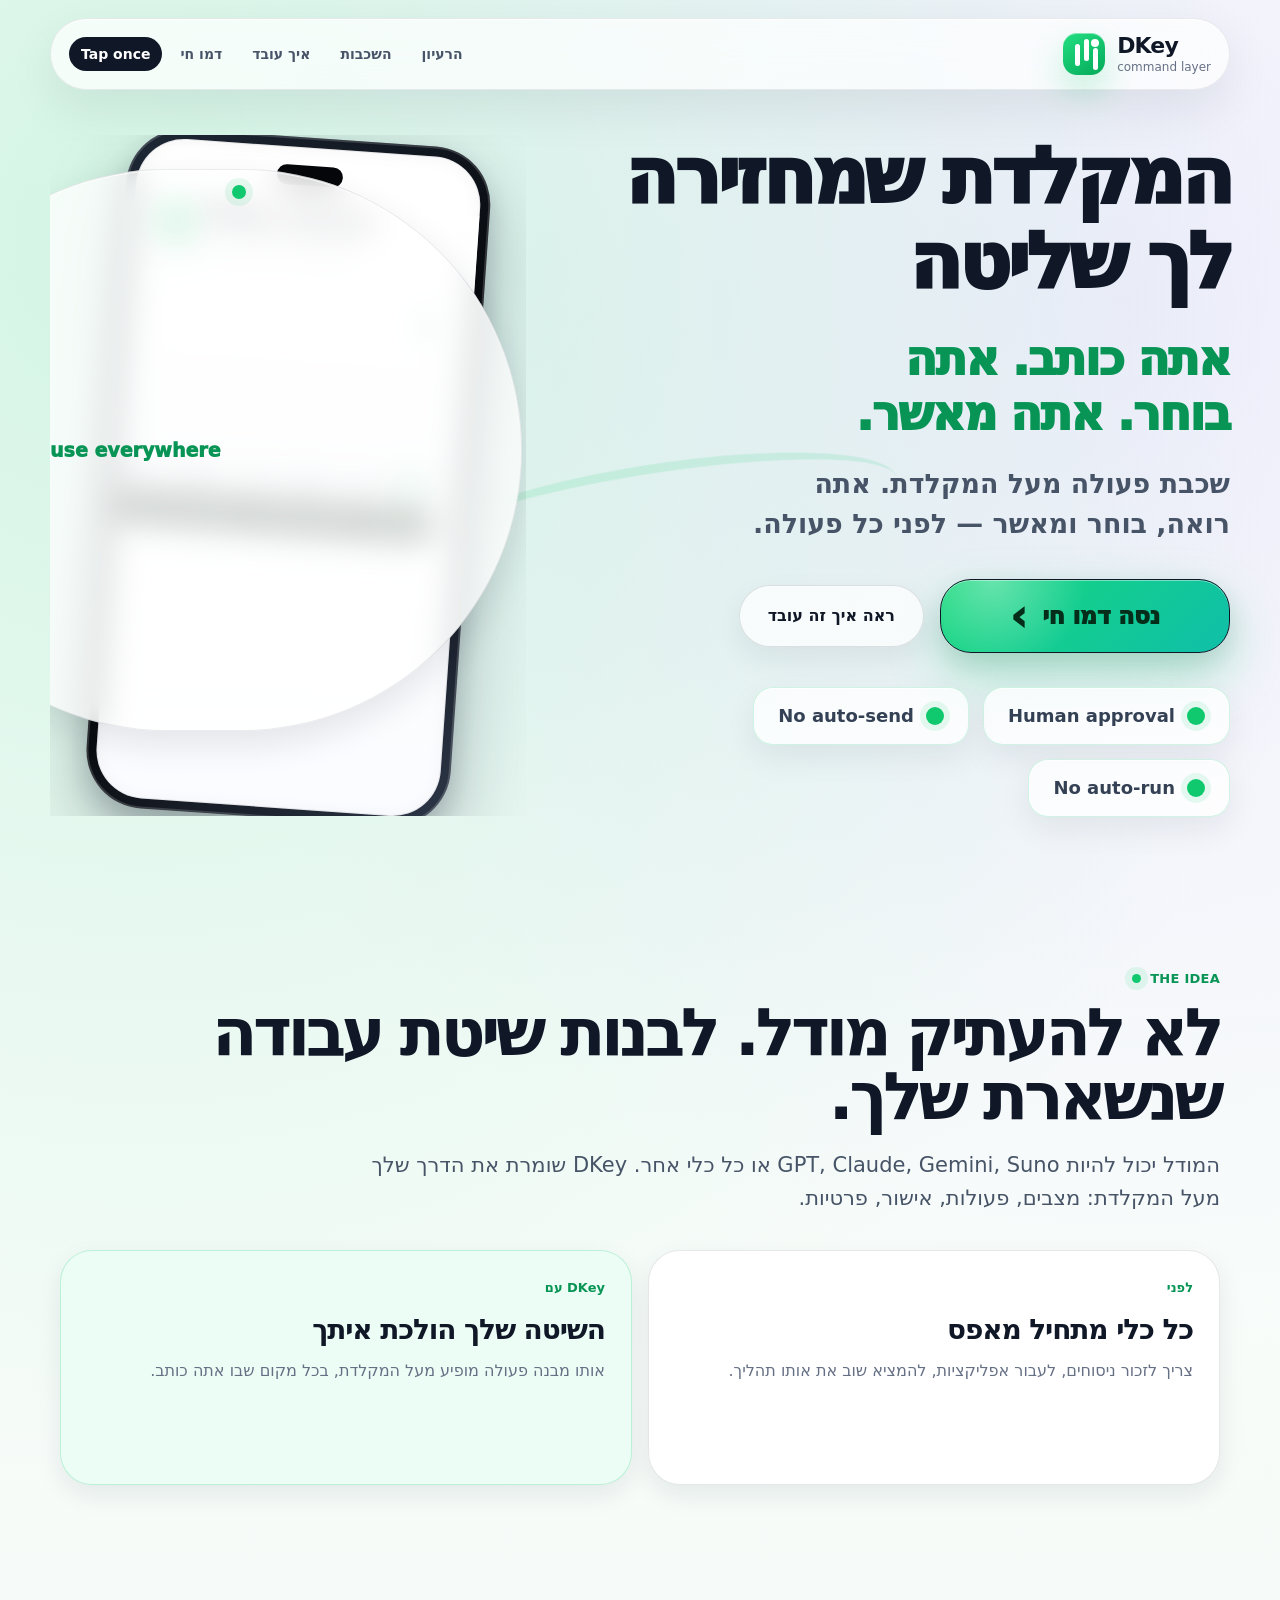
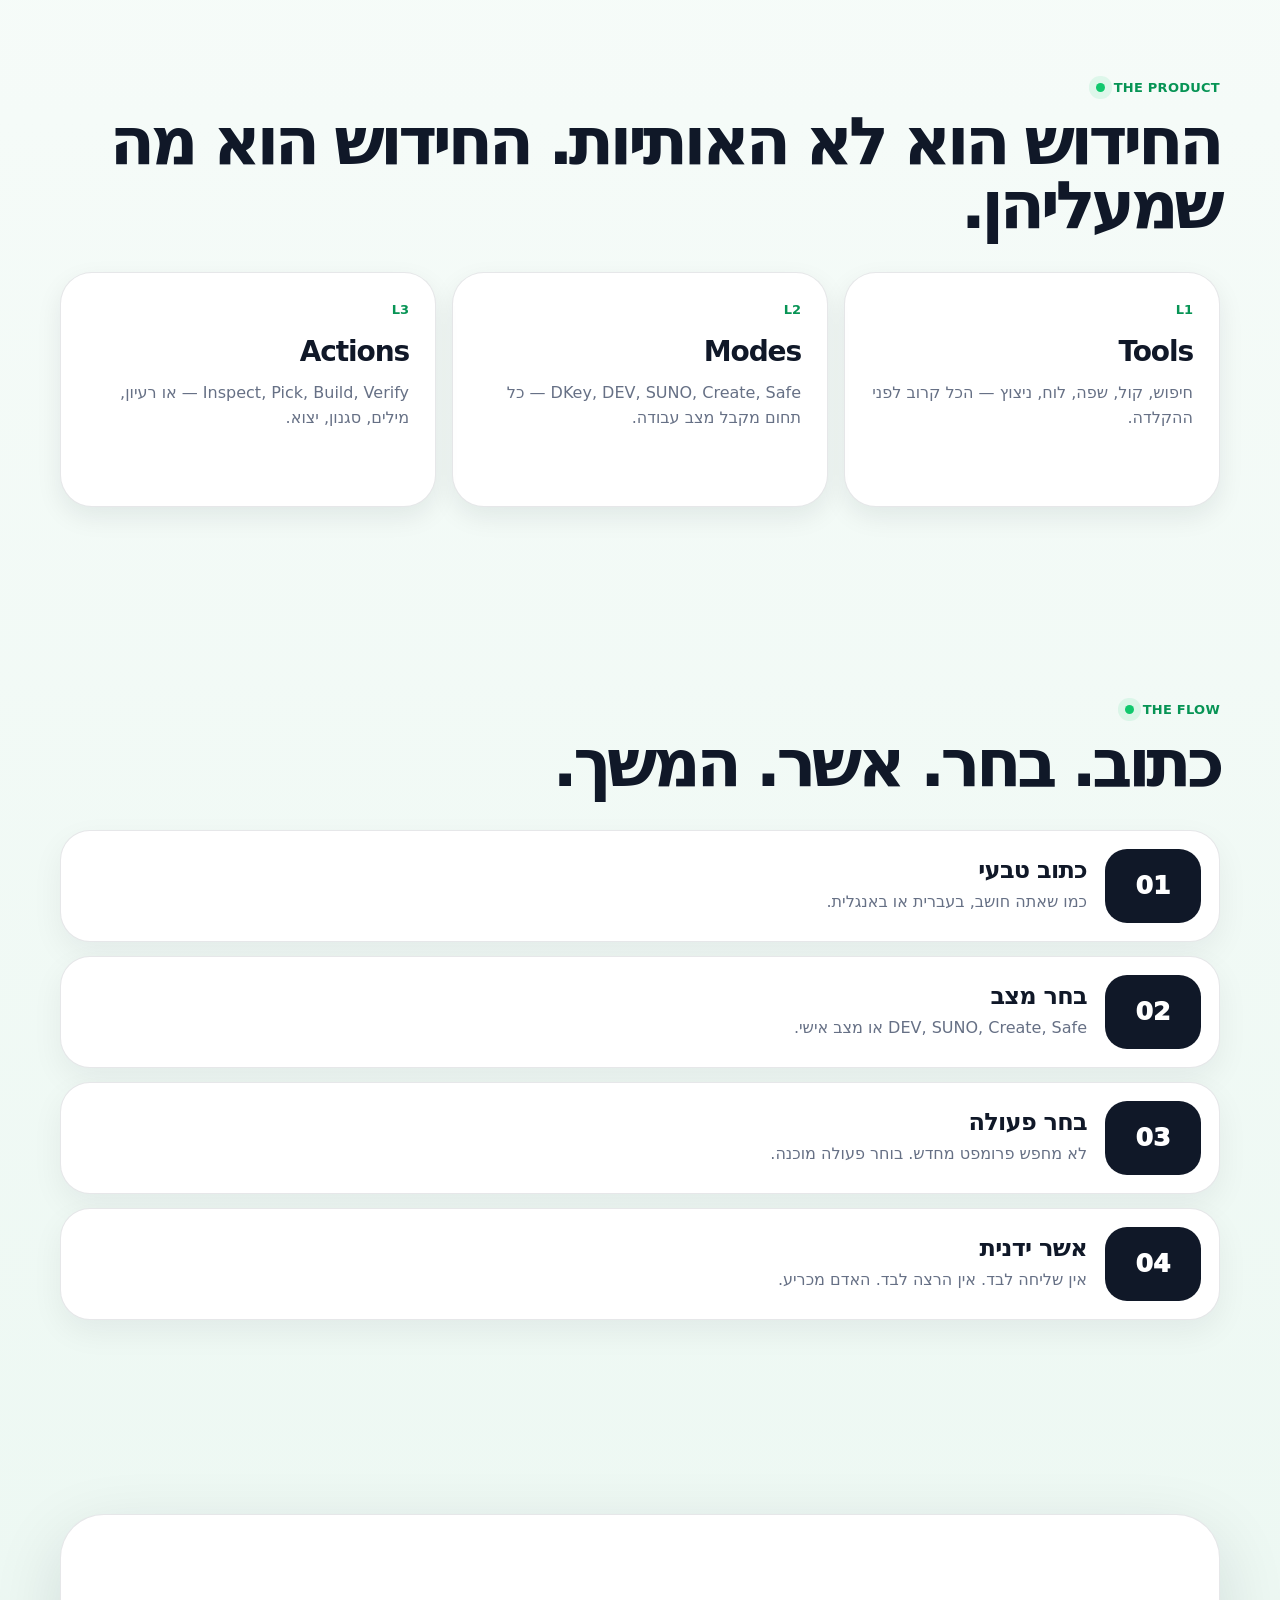
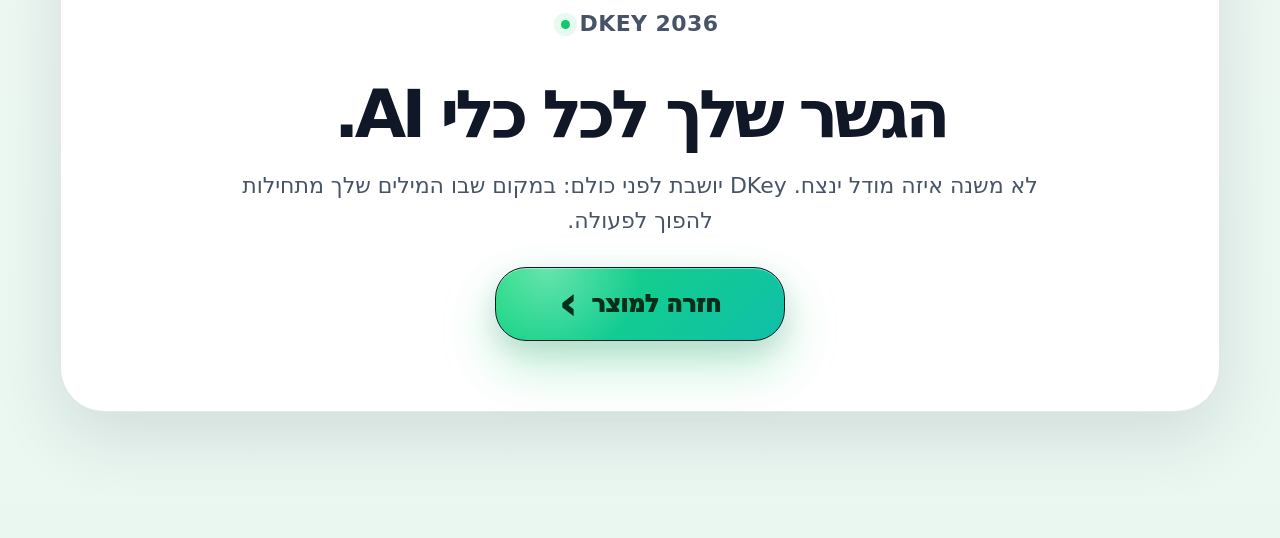
==== commit d5d753b8: "fix(landing): restore live hero in Android desktop mode" ====
--- a/index.html
+++ b/index.html
@@ -225,5 +225,28 @@
   </main>
 
   <script src="assets/app.js"></script>
+
+<script>
+/* DKEY REAL PHONE DESKTOP DETECTOR v3 */
+(() => {
+  function syncPhoneDesktopMode(){
+    const ua = navigator.userAgent || "";
+    const isAndroid = /Android/i.test(ua);
+    const isTouch = (navigator.maxTouchPoints || 0) > 0;
+    const wideCssViewport = window.innerWidth >= 861 && window.innerWidth <= 1280;
+    const shortOrPhoneLike = window.innerHeight <= 980 || Math.min(screen.width, screen.height) <= 520;
+
+    document.documentElement.classList.toggle(
+      "dkey-phone-desktop-site",
+      Boolean(isAndroid && isTouch && wideCssViewport && shortOrPhoneLike)
+    );
+  }
+
+  syncPhoneDesktopMode();
+  window.addEventListener("resize", syncPhoneDesktopMode, {passive:true});
+  window.addEventListener("orientationchange", () => setTimeout(syncPhoneDesktopMode, 120), {passive:true});
+})();
+</script>
+
 </body>
 </html>
--- a/assets/styles.css
+++ b/assets/styles.css
@@ -1203,3 +1203,1223 @@
 }
 
 /* === /DKEY MASTERED HERO HTML v1 === */
+
+
+/* === DKEY HERO MOBILE CALIBRATION v2 === */
+
+/* desktop: keep premium product split, but reduce the “poster pasted into page” feeling */
+@media(min-width:861px){
+  .hero.page{
+    grid-template-columns:minmax(0,1fr) minmax(340px,.72fr) !important;
+    gap:42px !important;
+    min-height:calc(100vh - 118px) !important;
+    padding-top:44px !important;
+  }
+
+  .heroCopy{
+    align-self:center !important;
+  }
+
+  .productStage{
+    min-height:600px !important;
+    align-self:center !important;
+  }
+
+  .phone{
+    width:min(365px,30vw) !important;
+    transform:rotate(4deg) translateY(2px) !important;
+  }
+
+  .productStage::before{
+    top:34px !important;
+    right:4px !important;
+  }
+
+  .productStage::after{
+    top:50px !important;
+    right:280px !important;
+  }
+}
+
+/* mobile: text first, phone second, no giant empty phone crop */
+@media(max-width:860px){
+  html,
+  body{
+    overflow-x:hidden !important;
+  }
+
+  .topbar{
+    width:calc(100vw - 24px) !important;
+    min-height:72px !important;
+    margin:12px auto 0 !important;
+    padding:10px 14px !important;
+    justify-content:center !important;
+    border-radius:34px !important;
+  }
+
+  .brand{
+    gap:10px !important;
+  }
+
+  .brand .logo{
+    width:54px !important;
+    height:54px !important;
+    border-radius:17px !important;
+  }
+
+  .brand strong{
+    font-size:31px !important;
+    line-height:1 !important;
+  }
+
+  .brand small{
+    font-size:16px !important;
+  }
+
+  .nav{
+    display:none !important;
+  }
+
+  .hero.page{
+    width:calc(100vw - 22px) !important;
+    min-height:auto !important;
+    padding:26px 0 38px !important;
+    display:flex !important;
+    flex-direction:column !important;
+    align-items:center !important;
+    justify-content:flex-start !important;
+    gap:24px !important;
+    text-align:center !important;
+    overflow:hidden !important;
+  }
+
+  .hero.page::before{
+    left:8% !important;
+    top:46% !important;
+    width:84% !important;
+    height:70px !important;
+    border-top-width:5px !important;
+    opacity:.70 !important;
+    transform:rotate(-8deg) !important;
+  }
+
+  .heroCopy{
+    order:1 !important;
+    width:100% !important;
+    max-width:100% !important;
+    padding:18px 4px 0 !important;
+    position:relative !important;
+    z-index:3 !important;
+  }
+
+  .heroCopy h1{
+    max-width:100% !important;
+    margin:0 auto 18px !important;
+    font-size:clamp(42px,12.5vw,58px) !important;
+    line-height:1.05 !important;
+    letter-spacing:-.055em !important;
+  }
+
+  .heroCopy .lead{
+    max-width:96% !important;
+    margin:0 auto 18px !important;
+    font-size:clamp(27px,7.4vw,39px) !important;
+    line-height:1.18 !important;
+  }
+
+  .heroMicroCopy{
+    max-width:94% !important;
+    margin:0 auto 24px !important;
+    font-size:clamp(19px,5.1vw,24px) !important;
+    line-height:1.45 !important;
+  }
+
+  .actions{
+    margin-top:0 !important;
+    flex-direction:column !important;
+    justify-content:center !important;
+    align-items:center !important;
+    gap:12px !important;
+  }
+
+  .button.primary{
+    width:min(360px,92vw) !important;
+    min-width:0 !important;
+    min-height:66px !important;
+    border-radius:28px !important;
+    padding-inline:26px !important;
+    font-size:24px !important;
+    box-shadow:
+      0 18px 42px rgba(16,200,109,.24),
+      0 8px 18px rgba(16,24,40,.10),
+      inset 0 1px 0 rgba(255,255,255,.44) !important;
+  }
+
+  .button.secondary{
+    width:min(280px,76vw) !important;
+    min-height:54px !important;
+    font-size:18px !important;
+  }
+
+  .proofs{
+    margin-top:22px !important;
+    justify-content:center !important;
+    gap:10px !important;
+  }
+
+  .proofs span{
+    min-height:46px !important;
+    padding:0 14px !important;
+    border-radius:17px !important;
+    font-size:14px !important;
+    gap:9px !important;
+  }
+
+  .proofs span::before{
+    width:13px !important;
+    height:13px !important;
+    box-shadow:0 0 0 5px rgba(16,200,109,.09) !important;
+  }
+
+  .productStage{
+    order:2 !important;
+    width:100% !important;
+    min-height:390px !important;
+    margin-top:4px !important;
+    padding-top:16px !important;
+    display:flex !important;
+    align-items:flex-start !important;
+    justify-content:center !important;
+    overflow:visible !important;
+    perspective:900px !important;
+  }
+
+  .productStage::before,
+  .productStage::after{
+    display:none !important;
+  }
+
+  .phone{
+    width:min(255px,72vw) !important;
+    border-radius:45px !important;
+    padding:7px !important;
+    transform:rotate(1.4deg) translateY(0) !important;
+    box-shadow:
+      0 28px 58px rgba(16,24,40,.22),
+      0 8px 18px rgba(16,24,40,.14),
+      inset 0 0 0 2px rgba(255,255,255,.15) !important;
+  }
+
+  .screen{
+    border-radius:37px !important;
+  }
+
+  .camera{
+    top:14px !important;
+    width:58px !important;
+    height:18px !important;
+  }
+
+  .status{
+    height:32px !important;
+    opacity:0 !important;
+  }
+
+  .appPanel{
+    margin-top:6px !important;
+    padding:0 17px !important;
+  }
+
+  .miniLogo{
+    width:43px !important;
+    height:43px !important;
+    border-radius:14px !important;
+  }
+
+  .appBrand{
+    gap:9px !important;
+  }
+
+  .appBrand strong{
+    font-size:20px !important;
+  }
+
+  .appBrand small{
+    font-size:12px !important;
+  }
+
+  .messageBox{
+    margin-top:20px !important;
+    min-height:68px !important;
+    border-radius:20px !important;
+    font-size:19px !important;
+    line-height:1.25 !important;
+  }
+
+  .keyboard{
+    margin:20px 17px 0 !important;
+  }
+
+  .intentLine{
+    height:30px !important;
+    border-radius:15px !important;
+    padding:0 13px !important;
+    font-size:11px !important;
+  }
+
+  .modeRow{
+    margin-top:10px !important;
+    gap:6px !important;
+  }
+
+  .mode{
+    min-height:30px !important;
+    border-radius:12px !important;
+    font-size:10px !important;
+    padding:0 9px !important;
+  }
+}
+
+/* very small phones: keep first screen readable */
+@media(max-width:390px){
+  .heroCopy h1{
+    font-size:clamp(38px,12vw,52px) !important;
+  }
+
+  .heroCopy .lead{
+    font-size:clamp(25px,7.3vw,36px) !important;
+  }
+
+  .productStage{
+    min-height:360px !important;
+  }
+
+  .phone{
+    width:min(235px,70vw) !important;
+  }
+
+  .proofs span{
+    font-size:13px !important;
+    padding:0 12px !important;
+  }
+}
+
+/* landscape/mobile screenshots: compact side-by-side without huge empty space */
+@media(max-height:560px) and (min-width:700px){
+  .hero.page{
+    display:grid !important;
+    grid-template-columns:minmax(0,1fr) 260px !important;
+    gap:24px !important;
+    align-items:center !important;
+    text-align:right !important;
+    padding:24px 0 34px !important;
+  }
+
+  .heroCopy{
+    order:initial !important;
+    padding:0 !important;
+  }
+
+  .heroCopy h1{
+    font-size:44px !important;
+  }
+
+  .heroCopy .lead{
+    font-size:28px !important;
+  }
+
+  .heroMicroCopy{
+    font-size:18px !important;
+    margin-bottom:18px !important;
+  }
+
+  .actions{
+    flex-direction:row !important;
+    justify-content:flex-start !important;
+  }
+
+  .proofs{
+    justify-content:flex-start !important;
+  }
+
+  .productStage{
+    min-height:360px !important;
+    order:initial !important;
+  }
+
+  .phone{
+    width:230px !important;
+    transform:rotate(2.5deg) !important;
+  }
+}
+
+/* === /DKEY HERO MOBILE CALIBRATION v2 === */
+
+
+/* === DKEY DESKTOP MODE PHONE CALIBRATION v1 === */
+/* Physical phone using Chrome “Desktop site”: wide CSS viewport, but touch device. */
+@media (hover:none) and (pointer:coarse) and (min-width:861px) and (max-width:1280px){
+  body{
+    background:
+      radial-gradient(circle at 18% 10%, rgba(16,200,109,.16), transparent 34%),
+      radial-gradient(circle at 84% 10%, rgba(139,92,246,.08), transparent 28%),
+      linear-gradient(180deg,#fff 0%,#effaf5 48%,#eaf7f1 100%) !important;
+  }
+
+  .topbar{
+    width:calc(100vw - 28px) !important;
+    min-height:58px !important;
+    margin:10px auto 0 !important;
+    padding:8px 12px !important;
+    border-radius:999px !important;
+  }
+
+  .brand .logo{
+    width:42px !important;
+    height:42px !important;
+    border-radius:14px !important;
+  }
+
+  .brand strong{
+    font-size:22px !important;
+  }
+
+  .brand small{
+    font-size:12px !important;
+  }
+
+  .nav a{
+    padding:8px 10px !important;
+    font-size:13px !important;
+  }
+
+  .hero.page{
+    width:calc(100vw - 28px) !important;
+    min-height:calc(100vh - 82px) !important;
+    padding:26px 0 28px !important;
+    display:grid !important;
+    grid-template-columns:minmax(310px,.86fr) minmax(390px,1.14fr) !important;
+    gap:28px !important;
+    align-items:center !important;
+    overflow:hidden !important;
+  }
+
+  .hero.page::before{
+    left:30% !important;
+    top:52% !important;
+    width:48% !important;
+    height:70px !important;
+    border-top-width:5px !important;
+    opacity:.62 !important;
+  }
+
+  .heroCopy{
+    max-width:100% !important;
+    padding-inline:0 !important;
+    align-self:center !important;
+    z-index:4 !important;
+  }
+
+  .heroCopy h1{
+    max-width:100% !important;
+    margin-bottom:16px !important;
+    font-size:clamp(36px,5.15vw,58px) !important;
+    line-height:1.08 !important;
+    letter-spacing:-.052em !important;
+  }
+
+  .heroCopy .lead{
+    margin-bottom:14px !important;
+    font-size:clamp(22px,3.05vw,34px) !important;
+    line-height:1.2 !important;
+  }
+
+  .heroMicroCopy{
+    max-width:520px !important;
+    margin-bottom:18px !important;
+    font-size:clamp(16px,1.75vw,21px) !important;
+    line-height:1.45 !important;
+  }
+
+  .actions{
+    margin-top:0 !important;
+    gap:10px !important;
+  }
+
+  .button.primary{
+    min-width:210px !important;
+    min-height:56px !important;
+    border-radius:24px !important;
+    padding-inline:24px !important;
+    font-size:19px !important;
+  }
+
+  .button.primary::after{
+    font-size:30px !important;
+  }
+
+  .button.secondary{
+    min-height:50px !important;
+    padding-inline:20px !important;
+    font-size:15px !important;
+  }
+
+  .proofs{
+    margin-top:18px !important;
+    gap:10px !important;
+  }
+
+  .proofs span{
+    min-height:42px !important;
+    padding:0 13px !important;
+    border-radius:16px !important;
+    font-size:13px !important;
+  }
+
+  .proofs span::before{
+    width:12px !important;
+    height:12px !important;
+    box-shadow:0 0 0 5px rgba(16,200,109,.08) !important;
+  }
+
+  .productStage{
+    min-height:430px !important;
+    align-self:center !important;
+    justify-content:center !important;
+    overflow:visible !important;
+  }
+
+  .productStage::before{
+    top:10px !important;
+    right:50% !important;
+    transform:translateX(50%) !important;
+    min-height:38px !important;
+    padding:0 20px 0 42px !important;
+    font-size:15px !important;
+  }
+
+  .productStage::after{
+    display:none !important;
+  }
+
+  .phone{
+    width:min(285px,29vw) !important;
+    border-radius:48px !important;
+    padding:8px !important;
+    transform:rotate(2.5deg) translateY(12px) !important;
+    box-shadow:
+      0 28px 58px rgba(16,24,40,.22),
+      0 8px 18px rgba(16,24,40,.13),
+      inset 0 0 0 2px rgba(255,255,255,.15) !important;
+  }
+
+  .screen{
+    border-radius:40px !important;
+  }
+
+  .camera{
+    top:14px !important;
+    width:58px !important;
+    height:18px !important;
+  }
+
+  .status{
+    height:34px !important;
+    opacity:0 !important;
+  }
+
+  .appPanel{
+    margin-top:8px !important;
+    padding:0 18px !important;
+  }
+
+  .miniLogo{
+    width:44px !important;
+    height:44px !important;
+    border-radius:14px !important;
+  }
+
+  .appBrand strong{
+    font-size:21px !important;
+  }
+
+  .appBrand small{
+    font-size:12px !important;
+  }
+
+  .messageBox{
+    margin-top:20px !important;
+    min-height:70px !important;
+    border-radius:20px !important;
+    font-size:19px !important;
+    line-height:1.25 !important;
+  }
+
+  .keyboard{
+    margin:20px 18px 0 !important;
+  }
+
+  .intentLine{
+    height:30px !important;
+    border-radius:15px !important;
+    font-size:11px !important;
+    padding:0 13px !important;
+  }
+
+  .modeRow{
+    margin-top:10px !important;
+    gap:6px !important;
+  }
+
+  .mode{
+    min-height:30px !important;
+    border-radius:12px !important;
+    font-size:10px !important;
+    padding-inline:9px !important;
+  }
+
+  #idea.section{
+    padding-top:56px !important;
+  }
+
+  .section h2,
+  .final h2{
+    font-size:clamp(38px,6vw,62px) !important;
+  }
+}
+
+/* narrower “Desktop site” on phones: avoid side clipping */
+@media (hover:none) and (pointer:coarse) and (min-width:861px) and (max-width:980px){
+  .hero.page{
+    grid-template-columns:minmax(250px,.78fr) minmax(360px,1.22fr) !important;
+    gap:20px !important;
+  }
+
+  .phone{
+    width:250px !important;
+    transform:rotate(2deg) translateY(10px) !important;
+  }
+
+  .heroCopy h1{
+    font-size:clamp(34px,5.4vw,52px) !important;
+  }
+
+  .heroCopy .lead{
+    font-size:clamp(21px,3.2vw,30px) !important;
+  }
+
+  .heroMicroCopy{
+    font-size:16px !important;
+  }
+}
+
+/* === /DKEY DESKTOP MODE PHONE CALIBRATION v1 === */
+
+
+/* === DKEY PHONE DESKTOP SAFE MODE v2 === */
+/* Chrome Android “Desktop site” often reports desktop-like width.
+   This forces a readable product layout for physical phone screenshots. */
+@media (min-width:861px) and (max-width:1120px){
+  html,
+  body{
+    overflow-x:hidden !important;
+  }
+
+  .topbar{
+    width:calc(100vw - 24px) !important;
+    min-height:64px !important;
+    margin:10px auto 0 !important;
+    padding:9px 14px !important;
+    border-radius:34px !important;
+  }
+
+  .nav{
+    display:none !important;
+  }
+
+  .brand{
+    gap:10px !important;
+  }
+
+  .brand .logo{
+    width:46px !important;
+    height:46px !important;
+    border-radius:15px !important;
+  }
+
+  .brand strong{
+    font-size:25px !important;
+  }
+
+  .brand small{
+    font-size:13px !important;
+  }
+
+  .hero.page{
+    width:calc(100vw - 24px) !important;
+    min-height:auto !important;
+    padding:34px 0 46px !important;
+    display:flex !important;
+    flex-direction:column !important;
+    align-items:center !important;
+    justify-content:flex-start !important;
+    gap:28px !important;
+    overflow:hidden !important;
+    text-align:center !important;
+  }
+
+  .hero.page::before{
+    left:8% !important;
+    top:47% !important;
+    width:84% !important;
+    height:72px !important;
+    border-top-width:5px !important;
+    opacity:.55 !important;
+    transform:rotate(-8deg) !important;
+  }
+
+  .heroCopy{
+    order:1 !important;
+    width:100% !important;
+    max-width:850px !important;
+    padding:0 8px !important;
+    z-index:4 !important;
+  }
+
+  .heroCopy h1{
+    max-width:820px !important;
+    margin:0 auto 18px !important;
+    font-size:clamp(42px,8vw,68px) !important;
+    line-height:1.06 !important;
+    letter-spacing:-.055em !important;
+  }
+
+  .heroCopy .lead{
+    max-width:780px !important;
+    margin:0 auto 18px !important;
+    font-size:clamp(26px,4.8vw,42px) !important;
+    line-height:1.18 !important;
+  }
+
+  .heroMicroCopy{
+    max-width:720px !important;
+    margin:0 auto 24px !important;
+    font-size:clamp(18px,2.8vw,25px) !important;
+    line-height:1.45 !important;
+  }
+
+  .actions{
+    margin-top:0 !important;
+    justify-content:center !important;
+    align-items:center !important;
+    gap:12px !important;
+  }
+
+  .button.primary{
+    min-width:min(330px,86vw) !important;
+    min-height:64px !important;
+    border-radius:28px !important;
+    padding-inline:26px !important;
+    font-size:22px !important;
+  }
+
+  .button.primary::after{
+    font-size:34px !important;
+  }
+
+  .button.secondary{
+    min-height:54px !important;
+    padding-inline:24px !important;
+    font-size:17px !important;
+  }
+
+  .proofs{
+    margin-top:22px !important;
+    justify-content:center !important;
+    gap:10px !important;
+  }
+
+  .proofs span{
+    min-height:46px !important;
+    padding:0 14px !important;
+    border-radius:17px !important;
+    font-size:14px !important;
+  }
+
+  .proofs span::before{
+    width:13px !important;
+    height:13px !important;
+    box-shadow:0 0 0 5px rgba(16,200,109,.09) !important;
+  }
+
+  .productStage{
+    order:2 !important;
+    width:100% !important;
+    min-height:430px !important;
+    margin:0 auto !important;
+    padding-top:8px !important;
+    display:flex !important;
+    align-items:flex-start !important;
+    justify-content:center !important;
+    overflow:visible !important;
+    perspective:900px !important;
+  }
+
+  .productStage::before,
+  .productStage::after{
+    display:none !important;
+  }
+
+  .phone{
+    width:min(285px,56vw) !important;
+    border-radius:48px !important;
+    padding:8px !important;
+    transform:rotate(1.6deg) translateY(0) !important;
+    box-shadow:
+      0 30px 62px rgba(16,24,40,.22),
+      0 8px 18px rgba(16,24,40,.14),
+      inset 0 0 0 2px rgba(255,255,255,.15) !important;
+  }
+
+  .screen{
+    border-radius:40px !important;
+  }
+
+  .camera{
+    top:14px !important;
+    width:58px !important;
+    height:18px !important;
+  }
+
+  .status{
+    height:32px !important;
+    opacity:0 !important;
+  }
+
+  .appPanel{
+    margin-top:6px !important;
+    padding:0 18px !important;
+  }
+
+  .miniLogo{
+    width:43px !important;
+    height:43px !important;
+    border-radius:14px !important;
+  }
+
+  .appBrand strong{
+    font-size:21px !important;
+  }
+
+  .appBrand small{
+    font-size:12px !important;
+  }
+
+  .messageBox{
+    margin-top:20px !important;
+    min-height:68px !important;
+    border-radius:20px !important;
+    font-size:19px !important;
+    line-height:1.25 !important;
+  }
+
+  .keyboard{
+    margin:20px 18px 0 !important;
+  }
+
+  .intentLine{
+    height:30px !important;
+    border-radius:15px !important;
+    padding:0 13px !important;
+    font-size:11px !important;
+  }
+
+  .modeRow{
+    margin-top:10px !important;
+    gap:6px !important;
+  }
+
+  .mode{
+    min-height:30px !important;
+    border-radius:12px !important;
+    font-size:10px !important;
+    padding:0 9px !important;
+  }
+
+  .section{
+    padding:62px 0 !important;
+  }
+
+  #idea.section{
+    padding-top:58px !important;
+  }
+
+  .section h2,
+  .final h2{
+    font-size:clamp(38px,7.2vw,62px) !important;
+    line-height:1.06 !important;
+    letter-spacing:-.055em !important;
+  }
+
+  .sectionLead,
+  .final p{
+    max-width:780px !important;
+    margin-inline:auto !important;
+    font-size:clamp(17px,2.8vw,22px) !important;
+    line-height:1.55 !important;
+  }
+}
+
+/* tighter fallback for very narrow desktop-mode phones */
+@media (min-width:861px) and (max-width:980px){
+  .hero.page{
+    padding-top:28px !important;
+    gap:22px !important;
+  }
+
+  .heroCopy h1{
+    font-size:clamp(38px,8vw,56px) !important;
+  }
+
+  .heroCopy .lead{
+    font-size:clamp(24px,5vw,36px) !important;
+  }
+
+  .heroMicroCopy{
+    font-size:clamp(16px,3vw,21px) !important;
+  }
+
+  .phone{
+    width:min(260px,54vw) !important;
+  }
+
+  .productStage{
+    min-height:390px !important;
+  }
+}
+
+/* === /DKEY PHONE DESKTOP SAFE MODE v2 === */
+
+
+/* === DKEY REAL PHONE DESKTOP HERO v3 === */
+/* JS class for Chrome Android Desktop-site mode.
+   Goal: keep the premium side-by-side feeling, but show the real live phone UI. */
+
+html.dkey-phone-desktop-site,
+html.dkey-phone-desktop-site body{
+  overflow-x:hidden !important;
+}
+
+html.dkey-phone-desktop-site body{
+  background:
+    radial-gradient(circle at 18% 10%, rgba(16,200,109,.15), transparent 34%),
+    radial-gradient(circle at 84% 10%, rgba(139,92,246,.08), transparent 28%),
+    linear-gradient(180deg,#fff 0%,#effaf5 48%,#eaf7f1 100%) !important;
+}
+
+html.dkey-phone-desktop-site .topbar{
+  width:calc(100vw - 24px) !important;
+  min-height:58px !important;
+  margin:10px auto 0 !important;
+  padding:8px 12px !important;
+  border-radius:999px !important;
+}
+
+html.dkey-phone-desktop-site .nav{
+  display:flex !important;
+  gap:4px !important;
+}
+
+html.dkey-phone-desktop-site .nav a{
+  padding:7px 8px !important;
+  font-size:12px !important;
+}
+
+html.dkey-phone-desktop-site .brand .logo{
+  width:40px !important;
+  height:40px !important;
+  border-radius:14px !important;
+}
+
+html.dkey-phone-desktop-site .brand strong{
+  font-size:22px !important;
+}
+
+html.dkey-phone-desktop-site .brand small{
+  font-size:12px !important;
+}
+
+html.dkey-phone-desktop-site .hero.page{
+  width:calc(100vw - 24px) !important;
+  min-height:calc(100vh - 84px) !important;
+  padding:24px 0 28px !important;
+  display:grid !important;
+  grid-template-columns:minmax(320px,.94fr) minmax(360px,1.06fr) !important;
+  gap:24px !important;
+  align-items:center !important;
+  overflow:hidden !important;
+  text-align:right !important;
+}
+
+html.dkey-phone-desktop-site .hero.page::before{
+  left:26% !important;
+  top:53% !important;
+  width:52% !important;
+  height:68px !important;
+  border-top-width:5px !important;
+  opacity:.58 !important;
+}
+
+html.dkey-phone-desktop-site .heroCopy{
+  order:initial !important;
+  max-width:100% !important;
+  padding:0 !important;
+  align-self:center !important;
+  z-index:4 !important;
+}
+
+html.dkey-phone-desktop-site .heroCopy h1{
+  max-width:100% !important;
+  margin:0 0 14px !important;
+  font-size:clamp(36px,5.1vw,58px) !important;
+  line-height:1.08 !important;
+  letter-spacing:-.052em !important;
+}
+
+html.dkey-phone-desktop-site .heroCopy .lead{
+  margin:0 0 12px !important;
+  font-size:clamp(21px,3.05vw,33px) !important;
+  line-height:1.2 !important;
+}
+
+html.dkey-phone-desktop-site .heroMicroCopy{
+  max-width:520px !important;
+  margin:0 0 16px !important;
+  font-size:clamp(15px,1.75vw,20px) !important;
+  line-height:1.45 !important;
+}
+
+html.dkey-phone-desktop-site .actions{
+  margin-top:0 !important;
+  justify-content:flex-start !important;
+  gap:10px !important;
+}
+
+html.dkey-phone-desktop-site .button.primary{
+  min-width:210px !important;
+  min-height:56px !important;
+  border-radius:24px !important;
+  padding-inline:24px !important;
+  font-size:19px !important;
+}
+
+html.dkey-phone-desktop-site .button.primary::after{
+  font-size:30px !important;
+}
+
+html.dkey-phone-desktop-site .button.secondary{
+  min-height:50px !important;
+  padding-inline:20px !important;
+  font-size:15px !important;
+}
+
+html.dkey-phone-desktop-site .proofs{
+  margin-top:17px !important;
+  justify-content:flex-start !important;
+  gap:9px !important;
+}
+
+html.dkey-phone-desktop-site .proofs span{
+  min-height:40px !important;
+  padding:0 12px !important;
+  border-radius:16px !important;
+  font-size:13px !important;
+}
+
+html.dkey-phone-desktop-site .proofs span::before{
+  width:12px !important;
+  height:12px !important;
+  box-shadow:0 0 0 5px rgba(16,200,109,.08) !important;
+}
+
+html.dkey-phone-desktop-site .productStage{
+  order:initial !important;
+  min-height:440px !important;
+  width:100% !important;
+  align-self:center !important;
+  justify-content:center !important;
+  overflow:visible !important;
+  perspective:900px !important;
+  contain:none !important;
+}
+
+html.dkey-phone-desktop-site .productStage::before{
+  content:"Tap once · use everywhere" !important;
+  display:flex !important;
+  top:2px !important;
+  right:50% !important;
+  transform:translateX(50%) !important;
+  min-height:38px !important;
+  padding:0 20px 0 42px !important;
+  font-size:14px !important;
+  z-index:7 !important;
+}
+
+html.dkey-phone-desktop-site .productStage::after{
+  display:none !important;
+}
+
+html.dkey-phone-desktop-site .phone{
+  width:min(285px,31vw) !important;
+  border-radius:48px !important;
+  padding:8px !important;
+  transform:rotate(2.4deg) translateY(12px) !important;
+  box-shadow:
+    0 30px 62px rgba(16,24,40,.22),
+    0 8px 18px rgba(16,24,40,.14),
+    inset 0 0 0 2px rgba(255,255,255,.15) !important;
+}
+
+html.dkey-phone-desktop-site .screen{
+  border-radius:40px !important;
+  overflow:hidden !important;
+}
+
+html.dkey-phone-desktop-site .camera{
+  top:14px !important;
+  width:58px !important;
+  height:18px !important;
+}
+
+html.dkey-phone-desktop-site .status{
+  height:32px !important;
+  opacity:0 !important;
+}
+
+html.dkey-phone-desktop-site .appPanel{
+  height:40% !important;
+  margin-top:6px !important;
+  padding:0 17px !important;
+}
+
+html.dkey-phone-desktop-site .miniLogo{
+  width:42px !important;
+  height:42px !important;
+  border-radius:14px !important;
+}
+
+html.dkey-phone-desktop-site .appBrand{
+  gap:9px !important;
+}
+
+html.dkey-phone-desktop-site .appBrand strong{
+  font-size:20px !important;
+}
+
+html.dkey-phone-desktop-site .appBrand small{
+  font-size:12px !important;
+}
+
+html.dkey-phone-desktop-site .messageBox{
+  margin-top:18px !important;
+  min-height:66px !important;
+  border-radius:19px !important;
+  font-size:18px !important;
+  line-height:1.25 !important;
+}
+
+html.dkey-phone-desktop-site .keyboard{
+  position:absolute !important;
+  left:0 !important;
+  right:0 !important;
+  bottom:0 !important;
+  height:56% !important;
+  margin:0 !important;
+  padding:8px !important;
+  background:#f7f8fa !important;
+  display:grid !important;
+  grid-template-rows:34px 32px 24px 35px 1fr !important;
+  gap:6px !important;
+}
+
+/* restore live keyboard/action rows that were hidden by mastered hero overrides */
+html.dkey-phone-desktop-site .phone .toolsRow,
+html.dkey-phone-desktop-site .phone .actionRow,
+html.dkey-phone-desktop-site .phone .keyRows{
+  display:grid !important;
+}
+
+html.dkey-phone-desktop-site .phone .toolsRow{
+  grid-template-columns:repeat(7,1fr) !important;
+  gap:5px !important;
+}
+
+html.dkey-phone-desktop-site .phone .modeRow{
+  margin-top:0 !important;
+  display:grid !important;
+  grid-template-columns:1fr .85fr .95fr .95fr 1.1fr .95fr !important;
+  gap:5px !important;
+}
+
+html.dkey-phone-desktop-site .phone .actionRow{
+  grid-template-columns:.7fr .9fr 1.15fr 1fr 1fr 1.15fr !important;
+  gap:5px !important;
+}
+
+html.dkey-phone-desktop-site .phone .intentLine{
+  height:24px !important;
+  border-radius:999px !important;
+  padding:0 9px !important;
+  font-size:10px !important;
+}
+
+html.dkey-phone-desktop-site .phone .toolsRow button,
+html.dkey-phone-desktop-site .phone .mode,
+html.dkey-phone-desktop-site .phone .actionRow button{
+  min-height:30px !important;
+  border-radius:12px !important;
+  font-size:9px !important;
+  padding-inline:6px !important;
+}
+
+html.dkey-phone-desktop-site .phone .keyRows{
+  gap:5px !important;
+}
+
+html.dkey-phone-desktop-site .phone .keyRow{
+  gap:4px !important;
+}
+
+html.dkey-phone-desktop-site .phone .keyRow span{
+  min-height:32px !important;
+  border-radius:10px !important;
+  font-size:15px !important;
+}
+
+html.dkey-phone-desktop-site .phone .keyRow.bottom span{
+  font-size:10px !important;
+}
+
+html.dkey-phone-desktop-site #idea.section{
+  padding-top:54px !important;
+}
+
+/* if Chrome desktop-site produces a narrower CSS viewport */
+@media (min-width:861px) and (max-width:980px){
+  html.dkey-phone-desktop-site .hero.page{
+    grid-template-columns:minmax(280px,.88fr) minmax(320px,1.12fr) !important;
+    gap:18px !important;
+  }
+
+  html.dkey-phone-desktop-site .phone{
+    width:min(255px,31vw) !important;
+    transform:rotate(2deg) translateY(10px) !important;
+  }
+
+  html.dkey-phone-desktop-site .heroCopy h1{
+    font-size:clamp(34px,5.4vw,52px) !important;
+  }
+}
+
+/* === /DKEY REAL PHONE DESKTOP HERO v3 === */
+
